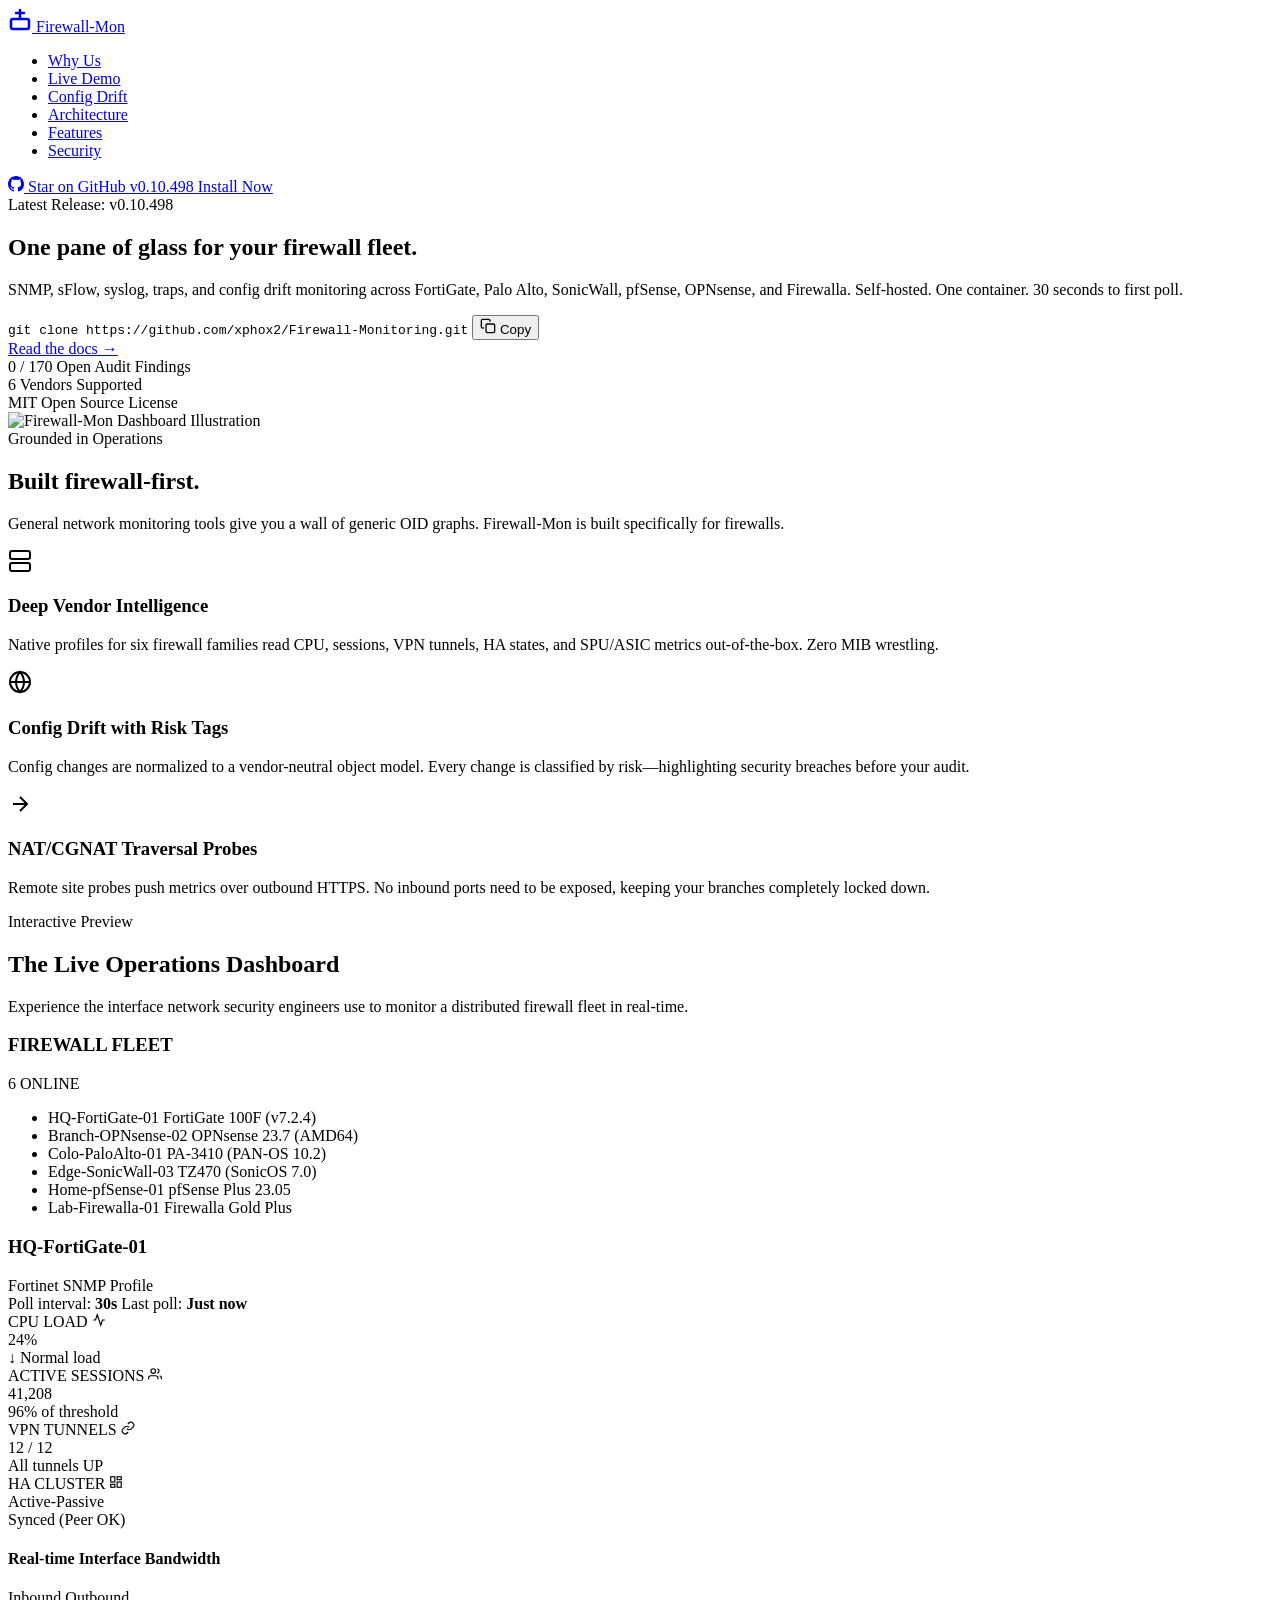
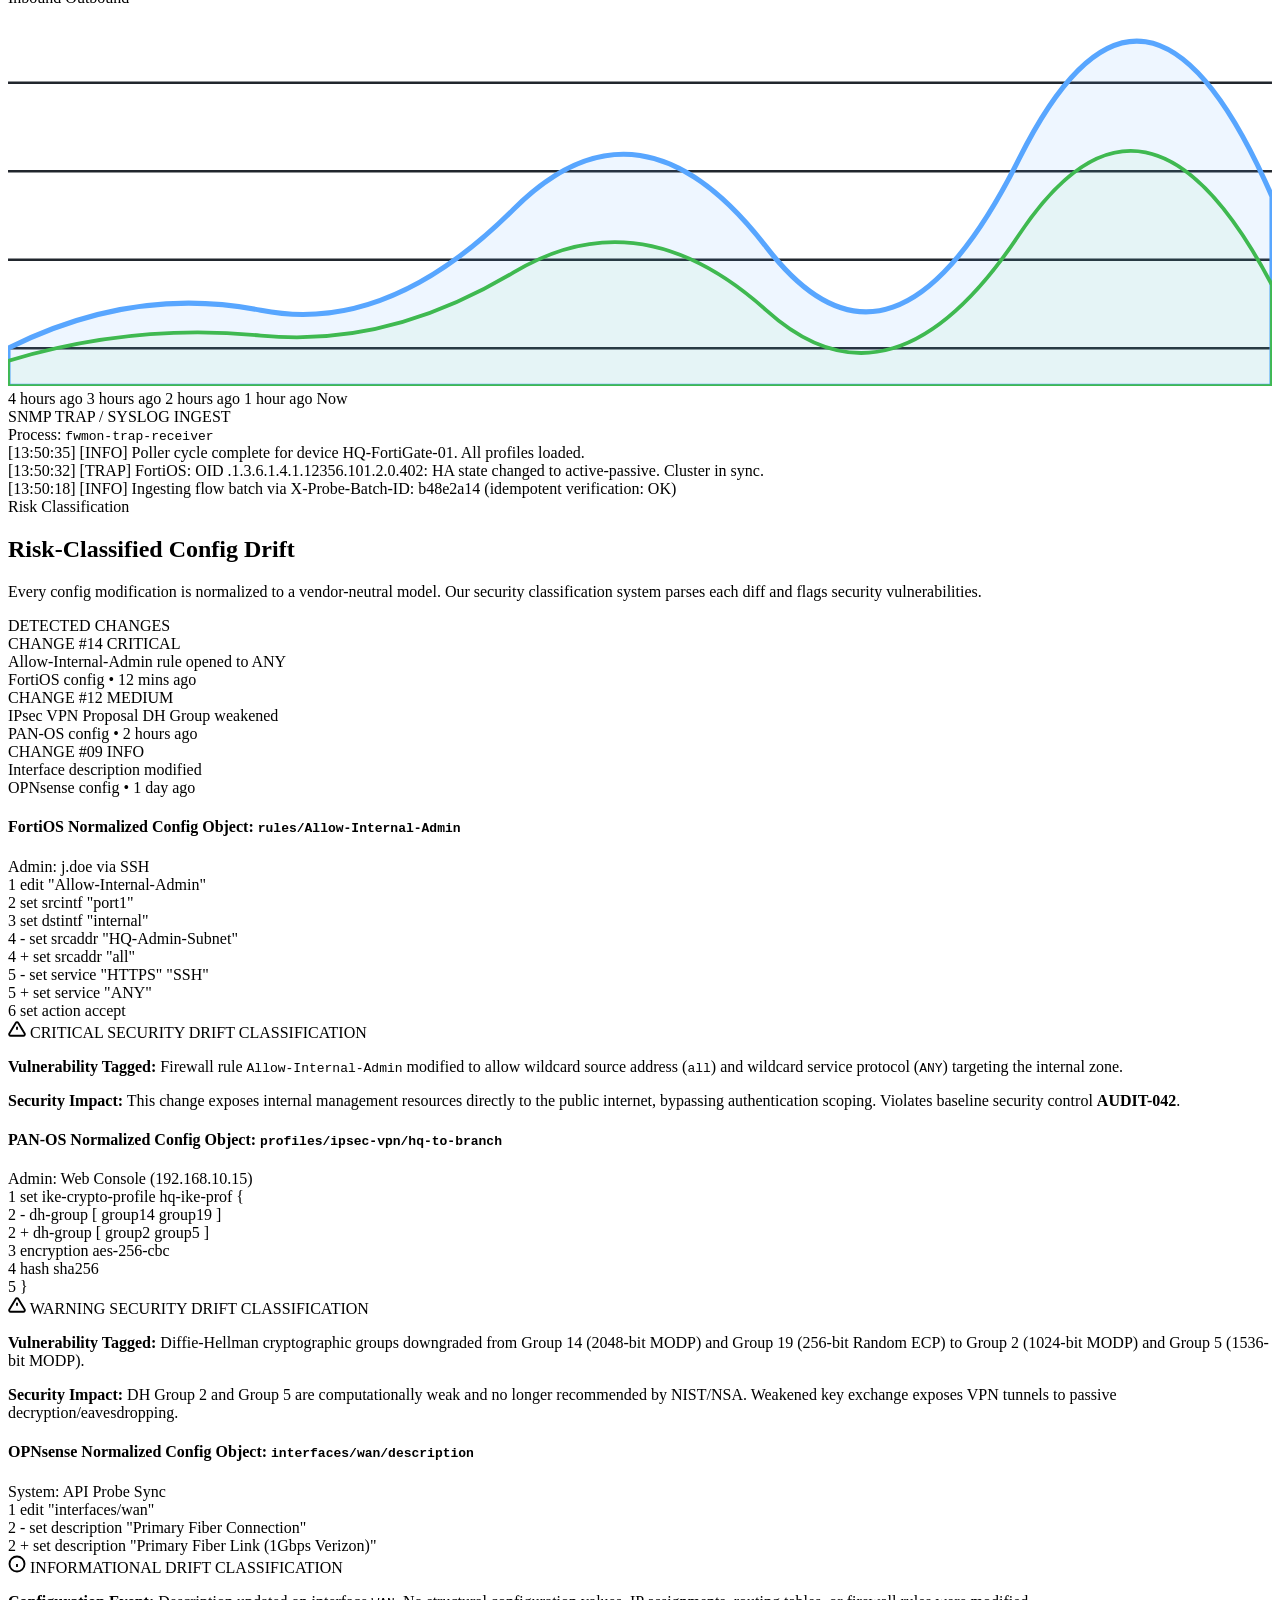
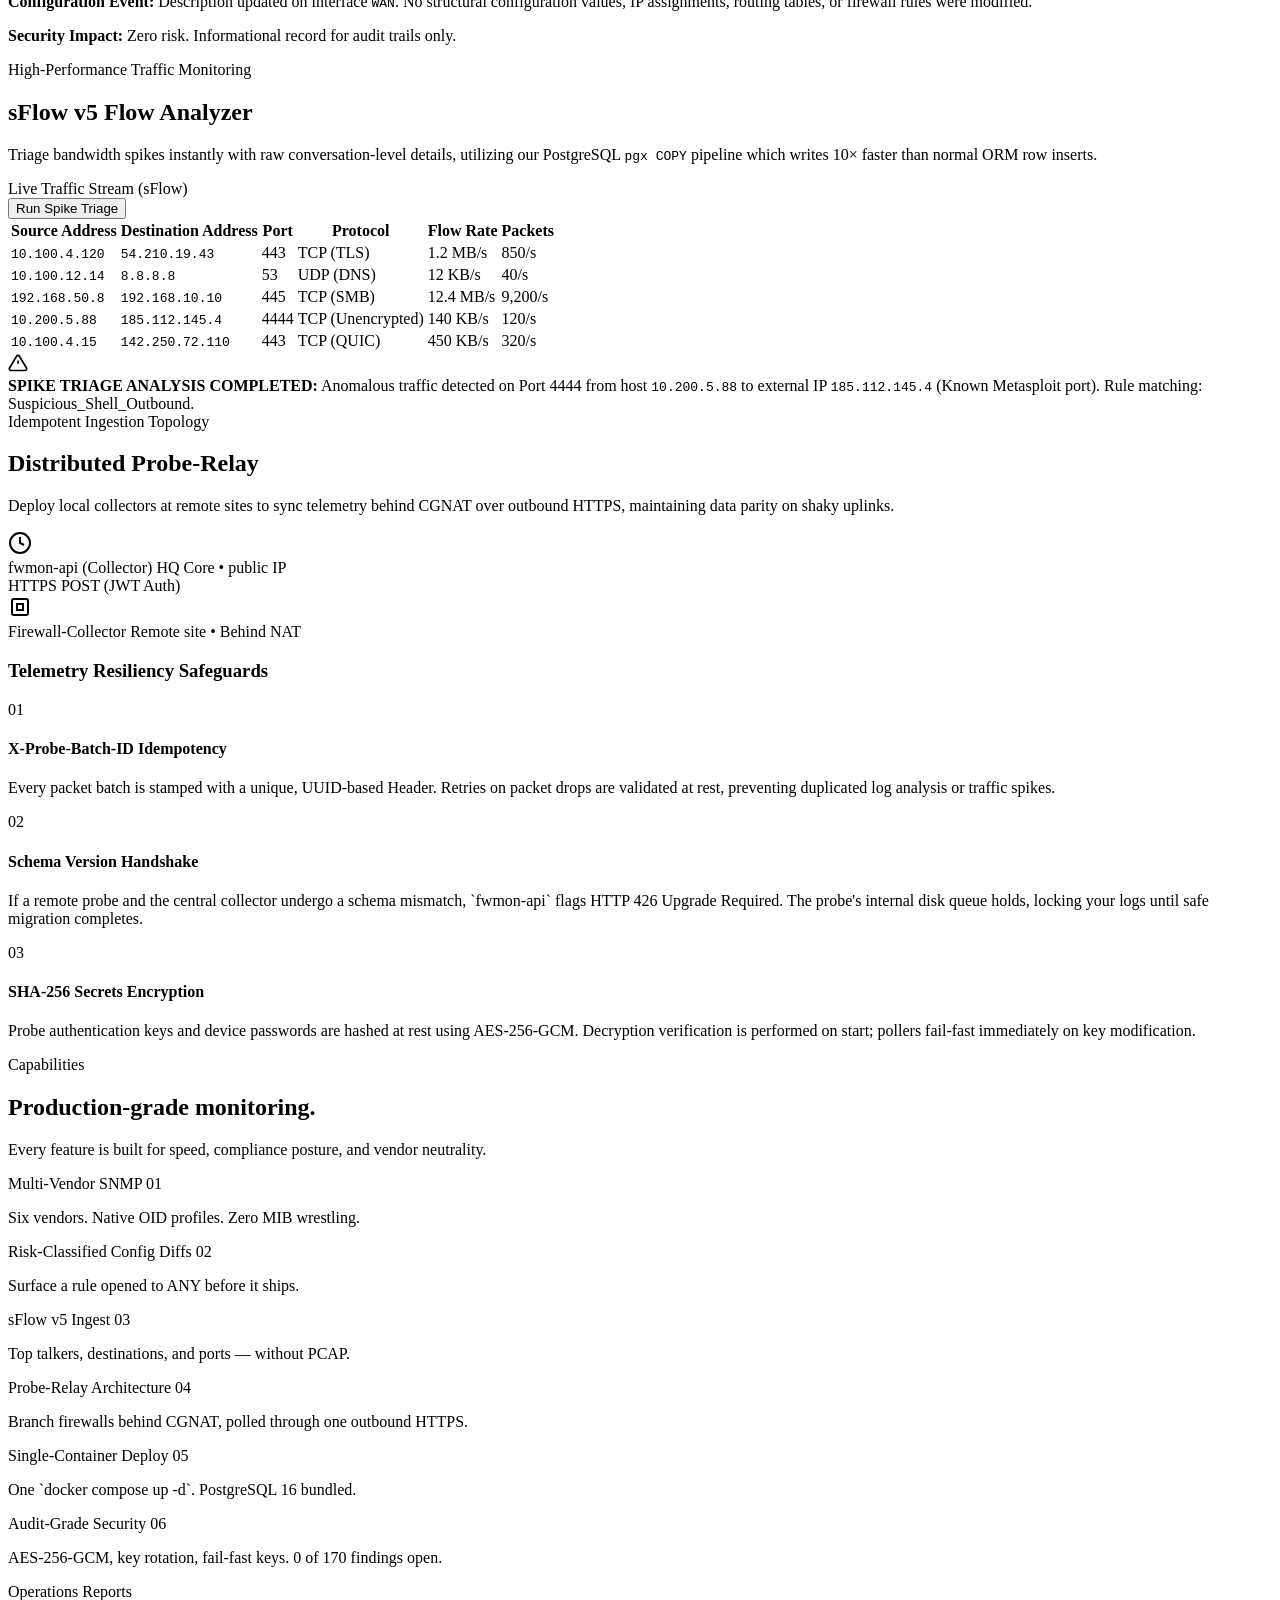
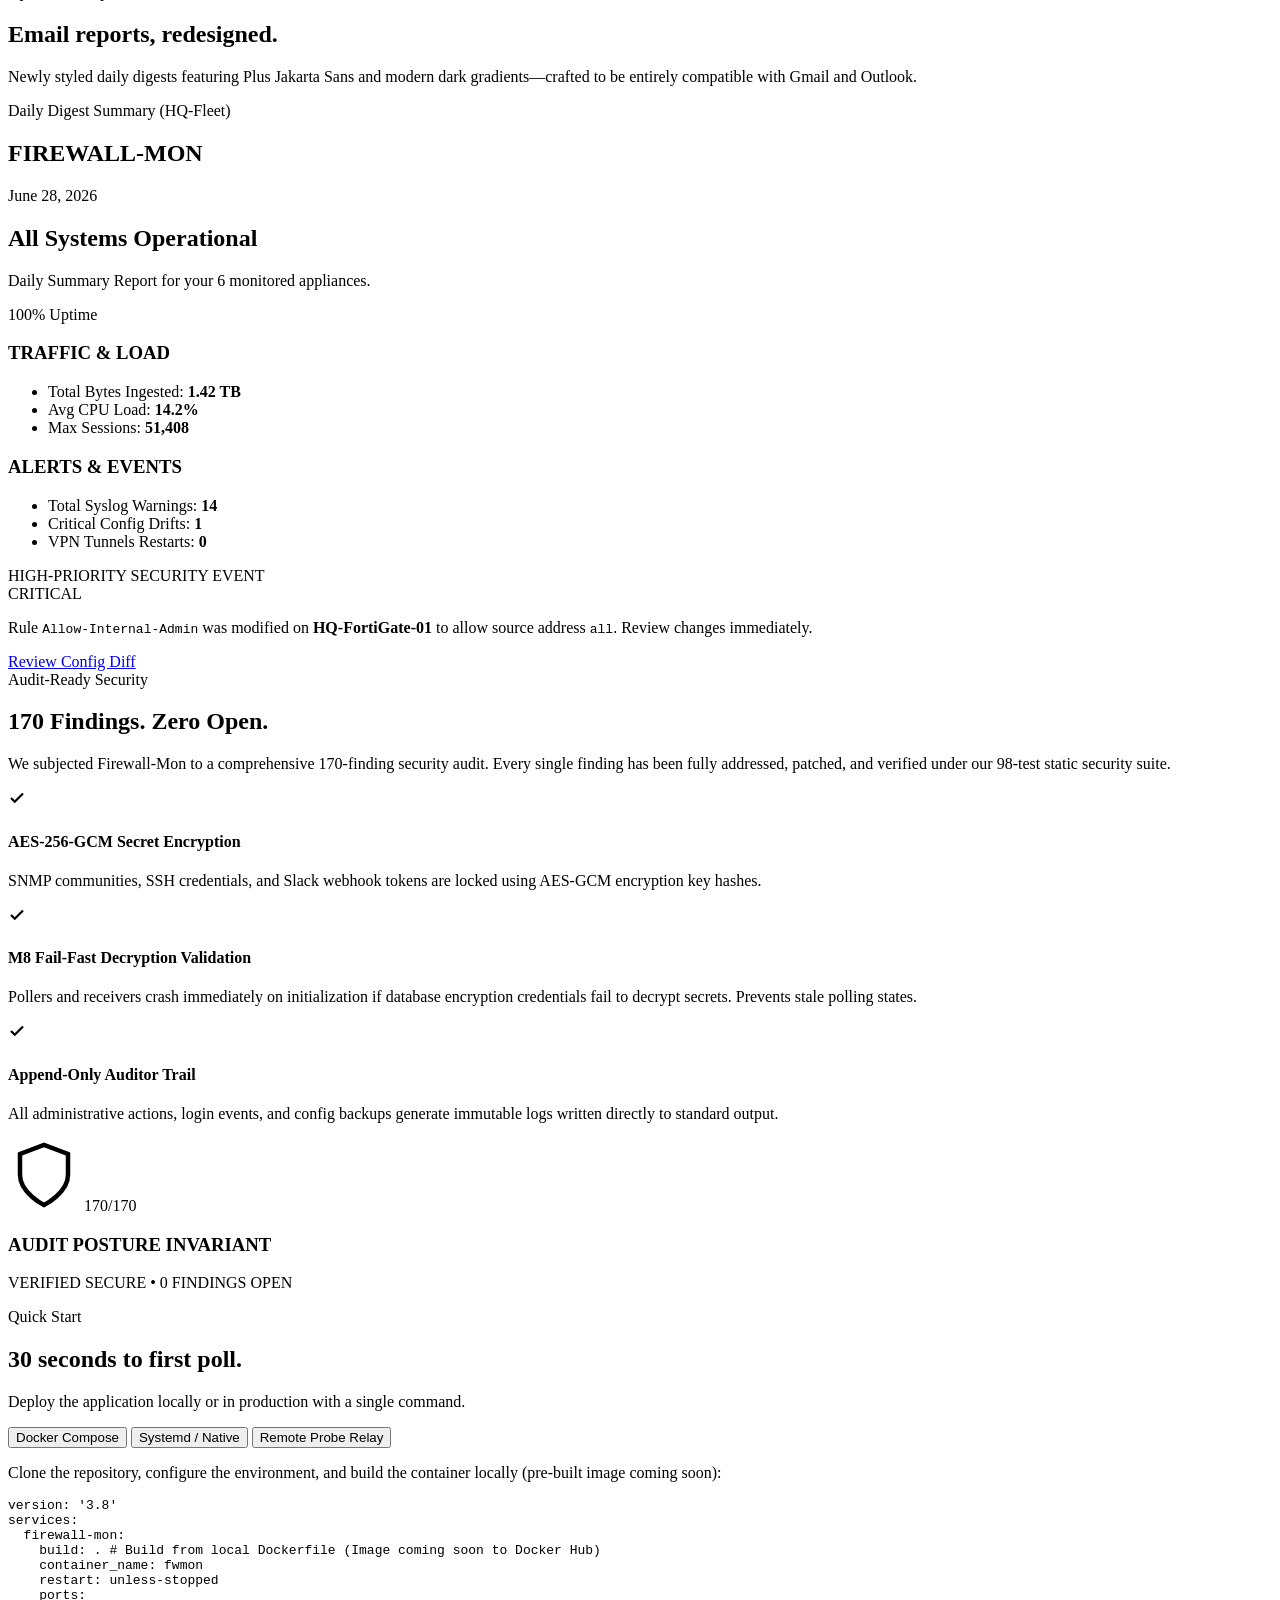
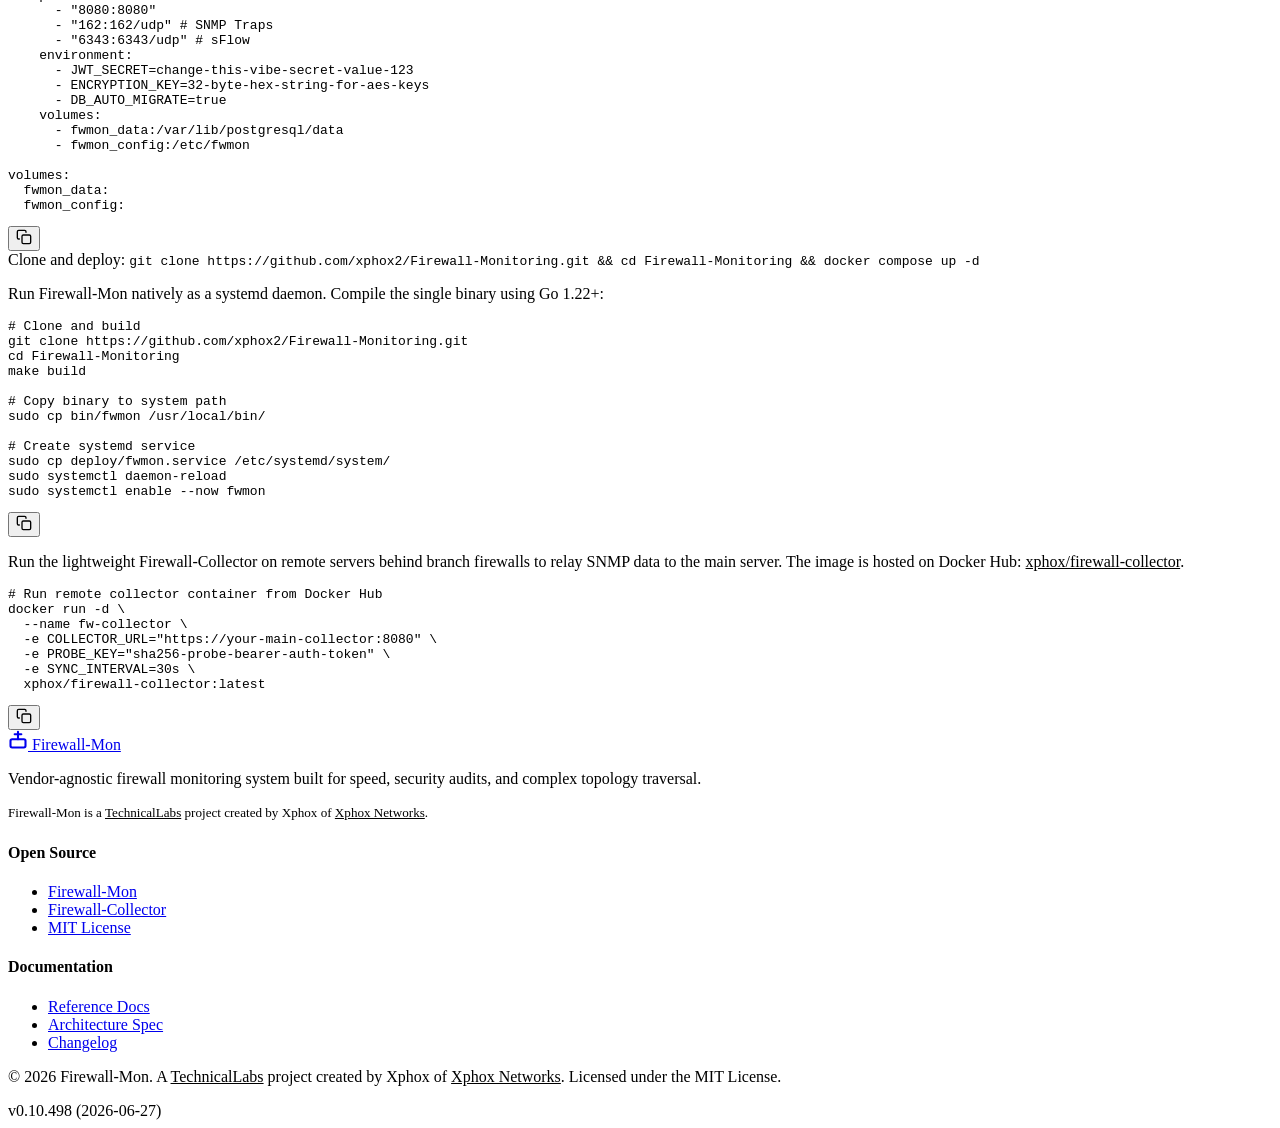
==== index.html @ cf5f69f9 "'Remove-GitHub-suffix-from-footer-link'" ====
<!DOCTYPE html>
<html lang="en">
<head>
    <meta charset="UTF-8">
    <meta name="viewport" content="width=device-width, initial-scale=1.0">
    <title>Firewall-Mon — One Pane of Glass for Your Firewall Fleet</title>
    <meta name="description" content="Vendor-agnostic firewall monitoring with SNMP polling, sFlow ingest, config change tracking, and distributed probe-relays. Self-hosted in one Docker container.">
    
    <!-- Favicon Links -->
    <link rel="icon" type="image/png" sizes="32x32" href="assets/features/f6-audit-posture.png">
    
    <!-- Google Fonts -->
    <link rel="preconnect" href="https://fonts.googleapis.com">
    <link rel="preconnect" href="https://fonts.gstatic.com" crossorigin>
    <link href="https://fonts.googleapis.com/css2?family=Inter:wght@400;500;600;700&family=JetBrains+Mono:wght@500;600&family=Plus+Jakarta+Sans:wght@600;700&display=swap" rel="stylesheet">
    
    <!-- Stylesheets -->
    <link rel="stylesheet" href="css/style.css">
</head>
<body>
    <!-- Top Decorative Gradient Glows -->
    <div class="glow-bg glow-left"></div>
    <div class="glow-bg glow-right"></div>

    <!-- Navigation Header -->
    <header class="site-header">
        <div class="header-container">
            <a href="#" class="logo">
                <svg width="24" height="24" viewBox="0 0 24 24" fill="none" stroke="currentColor" stroke-width="2.5" stroke-linecap="round" stroke-linejoin="round" class="logo-icon">
                    <rect x="3" y="11" width="18" height="10" rx="2" />
                    <path d="M12 2v9" />
                    <path d="M8 5h8" />
                </svg>
                <span>Firewall-Mon</span>
            </a>
            
            <nav class="main-nav">
                <ul class="nav-links">
                    <li><a href="#why">Why Us</a></li>
                    <li><a href="#demo">Live Demo</a></li>
                    <li><a href="#config-diff">Config Drift</a></li>
                    <li><a href="#probe-relay">Architecture</a></li>
                    <li><a href="#features">Features</a></li>
                    <li><a href="#security">Security</a></li>
                </ul>
            </nav>
            
            <div class="header-actions">
                <a href="https://github.com/xphox2/Firewall-Monitoring" target="_blank" class="github-stars-btn" id="github-stars-link">
                    <svg width="16" height="16" viewBox="0 0 16 16" fill="currentColor">
                        <path d="M8 0C3.58 0 0 3.58 0 8c0 3.54 2.29 6.53 5.47 7.59.4.07.55-.17.55-.38 0-.19-.01-.82-.01-1.49-2.01.37-2.53-.49-2.69-.94-.09-.23-.48-.94-.82-1.13-.28-.15-.68-.52-.01-.53.63-.01 1.08.58 1.23.82.72 1.21 1.87.87 2.33.66.07-.52.28-.87.51-1.07-1.78-.2-3.64-.89-3.64-3.95 0-.87.31-1.59.82-2.15-.08-.2-.36-1.02.08-2.12 0 0 .67-.21 2.2.82.64-.18 1.32-.27 2-.27.68 0 1.36.09 2 .27 1.53-1.04 2.2-.82 2.2-.82.44 1.1.16 1.92.08 2.12.51.56.82 1.27.82 2.15 0 3.07-1.87 3.75-3.65 3.95.29.25.54.73.54 1.48 0 1.07-.01 1.93-.01 2.2 0 .21.15.46.55.38A8.013 8.013 0 0016 8c0-4.42-3.58-8-8-8z"/>
                    </svg>
                    <span>Star on GitHub</span>
                    <span class="stars-count" id="repo-stars">v0.10.498</span>
                </a>
                <a href="#quickstart" class="btn btn-primary btn-sm">Install Now</a>
            </div>
        </div>
    </header>

    <main class="main-content">
        <!-- Hero Section -->
        <section class="hero-section" id="hero">
            <div class="section-container">
                <div class="hero-text-content">
                    <div class="hero-badge">
                        <span class="pulse-dot"></span>
                        <span>Latest Release: v0.10.498</span>
                    </div>
                    <h1>One pane of glass for your <span class="accent-text">firewall fleet.</span></h1>
                    <p class="hero-subtitle">
                        SNMP, sFlow, syslog, traps, and config drift monitoring across FortiGate, Palo Alto, SonicWall, pfSense, OPNsense, and Firewalla. Self-hosted. One container. 30 seconds to first poll.
                    </p>
                    
                    <div class="hero-ctas">
                        <div class="cli-input-wrapper">
                            <code class="cli-command" id="cli-cmd">git clone https://github.com/xphox2/Firewall-Monitoring.git</code>
                            <button class="btn-copy-cli" id="btn-copy" aria-label="Copy clone command">
                                <svg width="16" height="16" viewBox="0 0 24 24" fill="none" stroke="currentColor" stroke-width="2" stroke-linecap="round" stroke-linejoin="round" class="copy-icon"><rect x="9" y="9" width="13" height="13" rx="2" ry="2"></rect><path d="M5 15H4a2 2 0 0 1-2-2V4a2 2 0 0 1 2-2h9a2 2 0 0 1 2 2v1"></path></svg>
                                <span class="copy-text">Copy</span>
                            </button>
                        </div>
                        <a href="https://github.com/xphox2/Firewall-Monitoring/tree/main/docs" target="_blank" class="btn btn-secondary">Read the docs →</a>
                    </div>
                    
                    <div class="trust-stats">
                        <div class="trust-stat">
                            <span class="stat-number">0 / 170</span>
                            <span class="stat-label">Open Audit Findings</span>
                        </div>
                        <div class="trust-divider"></div>
                        <div class="trust-stat">
                            <span class="stat-number">6</span>
                            <span class="stat-label">Vendors Supported</span>
                        </div>
                        <div class="trust-divider"></div>
                        <div class="trust-stat">
                            <span class="stat-number">MIT</span>
                            <span class="stat-label">Open Source License</span>
                        </div>
                    </div>
                </div>
                
                <div class="hero-visual-wrapper">
                    <div class="hero-visual-card">
                        <img src="assets/hero/hero.png" alt="Firewall-Mon Dashboard Illustration" class="hero-image">
                        <div class="hero-overlay-shadow"></div>
                    </div>
                </div>
            </div>
        </section>

        <!-- Why Firewall-Mon Section -->
        <section class="why-section" id="why">
            <div class="section-container">
                <div class="section-header">
                    <span class="section-tag">Grounded in Operations</span>
                    <h2>Built firewall-first.</h2>
                    <p class="section-intro">General network monitoring tools give you a wall of generic OID graphs. Firewall-Mon is built specifically for firewalls.</p>
                </div>
                
                <div class="why-grid">
                    <div class="why-card">
                        <div class="card-icon-wrapper">
                            <svg width="24" height="24" viewBox="0 0 24 24" fill="none" stroke="currentColor" stroke-width="2"><rect x="2" y="2" width="20" height="8" rx="2" ry="2"></rect><rect x="2" y="14" width="20" height="8" rx="2" ry="2"></rect><line x1="6" y1="6" x2="6.01" y2="6"></line><line x1="6" y1="18" x2="6.01" y2="18"></line></svg>
                        </div>
                        <h3>Deep Vendor Intelligence</h3>
                        <p>Native profiles for six firewall families read CPU, sessions, VPN tunnels, HA states, and SPU/ASIC metrics out-of-the-box. Zero MIB wrestling.</p>
                    </div>
                    
                    <div class="why-card">
                        <div class="card-icon-wrapper">
                            <svg width="24" height="24" viewBox="0 0 24 24" fill="none" stroke="currentColor" stroke-width="2"><path d="M12 22c5.523 0 10-4.477 10-10S17.523 2 12 2 2 6.477 2 12s4.477 10 10 10z"></path><path d="M22 12H2"></path><path d="M12 2a15.3 15.3 0 0 1 4 10 15.3 15.3 0 0 1-4 10 15.3 15.3 0 0 1-4-10 15.3 15.3 0 0 1 4-10z"></path></svg>
                        </div>
                        <h3>Config Drift with Risk Tags</h3>
                        <p>Config changes are normalized to a vendor-neutral object model. Every change is classified by risk—highlighting security breaches before your audit.</p>
                    </div>
                    
                    <div class="why-card">
                        <div class="card-icon-wrapper">
                            <svg width="24" height="24" viewBox="0 0 24 24" fill="none" stroke="currentColor" stroke-width="2"><path d="M5 12h14"></path><path d="M12 5l7 7-7 7"></path></svg>
                        </div>
                        <h3>NAT/CGNAT Traversal Probes</h3>
                        <p>Remote site probes push metrics over outbound HTTPS. No inbound ports need to be exposed, keeping your branches completely locked down.</p>
                    </div>
                </div>
            </div>
        </section>

        <!-- Live Dashboard Mockup Simulator -->
        <section class="demo-section" id="demo">
            <div class="section-container">
                <div class="section-header">
                    <span class="section-tag">Interactive Preview</span>
                    <h2>The Live Operations Dashboard</h2>
                    <p class="section-intro">Experience the interface network security engineers use to monitor a distributed firewall fleet in real-time.</p>
                </div>
                
                <div class="dashboard-simulator" id="dashboard-sim">
                    <!-- Dashboard Sidebar -->
                    <div class="sim-sidebar">
                        <div class="sidebar-header">
                            <h3>FIREWALL FLEET</h3>
                            <span class="badge badge-success">6 ONLINE</span>
                        </div>
                        <ul class="device-list" id="sim-device-list">
                            <li class="device-item active" data-device="hq-fortigate">
                                <span class="status-dot healthy"></span>
                                <div class="device-info">
                                    <span class="device-name">HQ-FortiGate-01</span>
                                    <span class="device-model">FortiGate 100F (v7.2.4)</span>
                                </div>
                            </li>
                            <li class="device-item" data-device="branch-opnsense">
                                <span class="status-dot healthy"></span>
                                <div class="device-info">
                                    <span class="device-name">Branch-OPNsense-02</span>
                                    <span class="device-model">OPNsense 23.7 (AMD64)</span>
                                </div>
                            </li>
                            <li class="device-item" data-device="colo-paloalto">
                                <span class="status-dot healthy"></span>
                                <div class="device-info">
                                    <span class="device-name">Colo-PaloAlto-01</span>
                                    <span class="device-model">PA-3410 (PAN-OS 10.2)</span>
                                </div>
                            </li>
                            <li class="device-item" data-device="edge-sonicwall">
                                <span class="status-dot warning"></span>
                                <div class="device-info">
                                    <span class="device-name">Edge-SonicWall-03</span>
                                    <span class="device-model">TZ470 (SonicOS 7.0)</span>
                                </div>
                            </li>
                            <li class="device-item" data-device="home-pfsense">
                                <span class="status-dot healthy"></span>
                                <div class="device-info">
                                    <span class="device-name">Home-pfSense-01</span>
                                    <span class="device-model">pfSense Plus 23.05</span>
                                </div>
                            </li>
                            <li class="device-item" data-device="lab-firewalla">
                                <span class="status-dot healthy"></span>
                                <div class="device-info">
                                    <span class="device-name">Lab-Firewalla-01</span>
                                    <span class="device-model">Firewalla Gold Plus</span>
                                </div>
                            </li>
                        </ul>
                    </div>
                    
                    <!-- Dashboard Main view -->
                    <div class="sim-view" id="sim-dashboard-view">
                        <div class="sim-view-header">
                            <div class="device-title-wrapper">
                                <h3 id="sim-active-name">HQ-FortiGate-01</h3>
                                <div class="device-vendor-badge" id="sim-active-vendor">Fortinet SNMP Profile</div>
                            </div>
                            <div class="poller-meta">
                                <span class="poll-interval">Poll interval: <strong>30s</strong></span>
                                <span class="last-poll">Last poll: <strong id="sim-last-poll">Just now</strong></span>
                            </div>
                        </div>
                        
                        <!-- Mini metrics cards -->
                        <div class="sim-metrics-grid">
                            <div class="sim-metric-card">
                                <div class="metric-header">
                                    <span class="metric-label">CPU LOAD</span>
                                    <svg width="14" height="14" viewBox="0 0 24 24" fill="none" stroke="currentColor" stroke-width="2"><path d="M22 12h-4l-3 9L9 3l-3 9H2"/></svg>
                                </div>
                                <div class="metric-value"><span id="sim-cpu-val">24</span>%</div>
                                <div class="metric-trend text-success" id="sim-cpu-trend">↓ Normal load</div>
                            </div>
                            
                            <div class="sim-metric-card">
                                <div class="metric-header">
                                    <span class="metric-label">ACTIVE SESSIONS</span>
                                    <svg width="14" height="14" viewBox="0 0 24 24" fill="none" stroke="currentColor" stroke-width="2"><path d="M17 21v-2a4 4 0 0 0-4-4H5a4 4 0 0 0-4 4v2"></path><circle cx="9" cy="7" r="4"></circle><path d="M23 21v-2a4 4 0 0 0-3-3.87"></path><path d="M16 3.13a4 4 0 0 1 0 7.75"></path></svg>
                                </div>
                                <div class="metric-value" id="sim-sessions-val">41,208</div>
                                <div class="metric-trend text-success" id="sim-sessions-trend">96% of threshold</div>
                            </div>
                            
                            <div class="sim-metric-card">
                                <div class="metric-header">
                                    <span class="metric-label">VPN TUNNELS</span>
                                    <svg width="14" height="14" viewBox="0 0 24 24" fill="none" stroke="currentColor" stroke-width="2"><path d="M10 13a5 5 0 0 0 7.54.54l3-3a5 5 0 0 0-7.07-7.07l-1.72 1.71"></path><path d="M14 11a5 5 0 0 0-7.54-.54l-3 3a5 5 0 0 0 7.07 7.07l1.71-1.71"></path></svg>
                                </div>
                                <div class="metric-value" id="sim-vpn-val">12 / 12</div>
                                <div class="metric-trend text-success" id="sim-vpn-trend">All tunnels UP</div>
                            </div>

                            <div class="sim-metric-card">
                                <div class="metric-header">
                                    <span class="metric-label">HA CLUSTER</span>
                                    <svg width="14" height="14" viewBox="0 0 24 24" fill="none" stroke="currentColor" stroke-width="2"><rect x="3" y="3" width="7" height="9"></rect><rect x="14" y="3" width="7" height="5"></rect><rect x="14" y="12" width="7" height="9"></rect><rect x="3" y="16" width="7" height="5"></rect></svg>
                                </div>
                                <div class="metric-value text-success" id="sim-ha-val">Active-Passive</div>
                                <div class="metric-trend text-success" id="sim-ha-trend">Synced (Peer OK)</div>
                            </div>
                        </div>
                        
                        <!-- Charts and telemetry visualization -->
                        <div class="sim-visualizations-row">
                            <!-- Real-time throughput graph -->
                            <div class="visual-panel">
                                <div class="panel-header">
                                    <h4>Real-time Interface Bandwidth</h4>
                                    <span class="legend"><span class="lg-in"></span> Inbound <span class="lg-out"></span> Outbound</span>
                                </div>
                                <div class="panel-chart-container">
                                    <div class="svg-chart-wrapper">
                                        <svg viewBox="0 0 500 150" class="sim-chart-svg">
                                            <!-- Grid Lines -->
                                            <line x1="0" y1="30" x2="500" y2="30" stroke="#21262d" />
                                            <line x1="0" y1="65" x2="500" y2="65" stroke="#21262d" />
                                            <line x1="0" y1="100" x2="500" y2="100" stroke="#21262d" />
                                            <line x1="0" y1="135" x2="500" y2="135" stroke="#21262d" />
                                            
                                            <!-- Inbound Traffic Path (Blue) -->
                                            <path d="M 0,135 Q 50,110 100,120 T 200,80 T 300,95 T 400,60 T 500,75 L 500,150 L 0,150 Z" fill="rgba(88, 166, 255, 0.1)" stroke="#58a6ff" stroke-width="2" id="sim-chart-in" />
                                            
                                            <!-- Outbound Traffic Path (Greenish) -->
                                            <path d="M 0,140 Q 50,125 100,130 T 200,105 T 300,120 T 400,90 T 500,110 L 500,150 L 0,150 Z" fill="rgba(63, 185, 80, 0.05)" stroke="#3fb950" stroke-width="1.5" id="sim-chart-out" />
                                        </svg>
                                    </div>
                                    <div class="chart-labels">
                                        <span>4 hours ago</span>
                                        <span>3 hours ago</span>
                                        <span>2 hours ago</span>
                                        <span>1 hour ago</span>
                                        <span>Now</span>
                                    </div>
                                </div>
                            </div>
                        </div>

                        <!-- SNMP Trap Console log stream -->
                        <div class="sim-console">
                            <div class="console-header">
                                <div class="console-title">
                                    <span class="pulse-dot"></span>
                                    <span>SNMP TRAP / SYSLOG INGEST</span>
                                </div>
                                <span class="console-meta">Process: <code class="mono-code">fwmon-trap-receiver</code></span>
                            </div>
                            <div class="console-body" id="sim-console-body">
                                <div class="console-line"><span class="line-time">[13:50:35]</span> <span class="line-tag info">[INFO]</span> <span class="line-content">Poller cycle complete for device HQ-FortiGate-01. All profiles loaded.</span></div>
                                <div class="console-line"><span class="line-time">[13:50:32]</span> <span class="line-tag success">[TRAP]</span> <span class="line-content">FortiOS: OID .1.3.6.1.4.1.12356.101.2.0.402: HA state changed to active-passive. Cluster in sync.</span></div>
                                <div class="console-line"><span class="line-time">[13:50:18]</span> <span class="line-tag info">[INFO]</span> <span class="line-content">Ingesting flow batch via X-Probe-Batch-ID: b48e2a14 (idempotent verification: OK)</span></div>
                            </div>
                        </div>
                    </div>
                </div>
            </div>
        </section>

        <!-- Config Drift Section with Interactive Diff Viewer -->
        <section class="config-diff-section" id="config-diff">
            <div class="section-container">
                <div class="section-header">
                    <span class="section-tag">Risk Classification</span>
                    <h2>Risk-Classified Config Drift</h2>
                    <p class="section-intro">Every config modification is normalized to a vendor-neutral model. Our security classification system parses each diff and flags security vulnerabilities.</p>
                </div>
                
                <div class="config-diff-widget">
                    <div class="widget-sidebar">
                        <div class="widget-title">DETECTED CHANGES</div>
                        
                        <div class="change-tab active" data-change="change-critical">
                            <div class="tab-header">
                                <span class="change-id">CHANGE #14</span>
                                <span class="badge badge-danger">CRITICAL</span>
                            </div>
                            <div class="change-desc">Allow-Internal-Admin rule opened to ANY</div>
                            <div class="change-time">FortiOS config • 12 mins ago</div>
                        </div>
                        
                        <div class="change-tab" data-change="change-medium">
                            <div class="tab-header">
                                <span class="change-id">CHANGE #12</span>
                                <span class="badge badge-warning">MEDIUM</span>
                            </div>
                            <div class="change-desc">IPsec VPN Proposal DH Group weakened</div>
                            <div class="change-time">PAN-OS config • 2 hours ago</div>
                        </div>
                        
                        <div class="change-tab" data-change="change-info">
                            <div class="tab-header">
                                <span class="change-id">CHANGE #09</span>
                                <span class="badge badge-info">INFO</span>
                            </div>
                            <div class="change-desc">Interface description modified</div>
                            <div class="change-time">OPNsense config • 1 day ago</div>
                        </div>
                    </div>
                    
                    <div class="widget-viewer" id="widget-viewer-content">
                        <!-- Critical Diff (Default) -->
                        <div class="diff-view-content" id="content-change-critical">
                            <div class="diff-header">
                                <h4>FortiOS Normalized Config Object: <code class="mono-code">rules/Allow-Internal-Admin</code></h4>
                                <span class="author">Admin: j.doe via SSH</span>
                            </div>
                            
                            <div class="diff-code-panel">
                                <div class="diff-line"><span class="line-num">1</span> <span class="line-sign"> </span> <span class="line-txt">edit "Allow-Internal-Admin"</span></div>
                                <div class="diff-line"><span class="line-num">2</span> <span class="line-sign"> </span> <span class="line-txt">    set srcintf "port1"</span></div>
                                <div class="diff-line"><span class="line-num">3</span> <span class="line-sign"> </span> <span class="line-txt">    set dstintf "internal"</span></div>
                                <div class="diff-line removed"><span class="line-num">4</span> <span class="line-sign">-</span> <span class="line-txt">    set srcaddr "HQ-Admin-Subnet"</span></div>
                                <div class="diff-line added"><span class="line-num">4</span> <span class="line-sign">+</span> <span class="line-txt">    set srcaddr "all"</span></div>
                                <div class="diff-line removed"><span class="line-num">5</span> <span class="line-sign">-</span> <span class="line-txt">    set service "HTTPS" "SSH"</span></div>
                                <div class="diff-line added"><span class="line-num">5</span> <span class="line-sign">+</span> <span class="line-txt">    set service "ANY"</span></div>
                                <div class="diff-line"><span class="line-num">6</span> <span class="line-sign"> </span> <span class="line-txt">    set action accept</span></div>
                            </div>
                            
                            <div class="risk-assessment danger">
                                <div class="assessment-header">
                                    <svg width="18" height="18" viewBox="0 0 24 24" fill="none" stroke="currentColor" stroke-width="2.5"><path d="M10.29 3.86L1.82 18a2 2 0 0 0 1.71 3h16.94a2 2 0 0 0 1.71-3L13.71 3.86a2 2 0 0 0-3.42 0z"></path><line x1="12" y1="9" x2="12" y2="13"></line><line x1="12" y1="17" x2="12.01" y2="17"></line></svg>
                                    <span>CRITICAL SECURITY DRIFT CLASSIFICATION</span>
                                </div>
                                <div class="assessment-body">
                                    <p><strong>Vulnerability Tagged:</strong> Firewall rule <code class="mono-code">Allow-Internal-Admin</code> modified to allow wildcard source address (<code class="mono-code">all</code>) and wildcard service protocol (<code class="mono-code">ANY</code>) targeting the internal zone.</p>
                                    <p class="assessment-impact"><strong>Security Impact:</strong> This change exposes internal management resources directly to the public internet, bypassing authentication scoping. Violates baseline security control <strong>AUDIT-042</strong>.</p>
                                </div>
                            </div>
                        </div>

                        <!-- Medium Diff -->
                        <div class="diff-view-content hidden" id="content-change-medium">
                            <div class="diff-header">
                                <h4>PAN-OS Normalized Config Object: <code class="mono-code">profiles/ipsec-vpn/hq-to-branch</code></h4>
                                <span class="author">Admin: Web Console (192.168.10.15)</span>
                            </div>
                            
                            <div class="diff-code-panel">
                                <div class="diff-line"><span class="line-num">1</span> <span class="line-sign"> </span> <span class="line-txt">set ike-crypto-profile hq-ike-prof {</span></div>
                                <div class="diff-line removed"><span class="line-num">2</span> <span class="line-sign">-</span> <span class="line-txt">    dh-group [ group14 group19 ]</span></div>
                                <div class="diff-line added"><span class="line-num">2</span> <span class="line-sign">+</span> <span class="line-txt">    dh-group [ group2 group5 ]</span></div>
                                <div class="diff-line"><span class="line-num">3</span> <span class="line-sign"> </span> <span class="line-txt">    encryption aes-256-cbc</span></div>
                                <div class="diff-line"><span class="line-num">4</span> <span class="line-sign"> </span> <span class="line-txt">    hash sha256</span></div>
                                <div class="diff-line"><span class="line-num">5</span> <span class="line-sign"> </span> <span class="line-txt">}</span></div>
                            </div>
                            
                            <div class="risk-assessment warning">
                                <div class="assessment-header">
                                    <svg width="18" height="18" viewBox="0 0 24 24" fill="none" stroke="currentColor" stroke-width="2.5"><path d="M10.29 3.86L1.82 18a2 2 0 0 0 1.71 3h16.94a2 2 0 0 0 1.71-3L13.71 3.86a2 2 0 0 0-3.42 0z"></path><line x1="12" y1="9" x2="12" y2="13"></line><line x1="12" y1="17" x2="12.01" y2="17"></line></svg>
                                    <span>WARNING SECURITY DRIFT CLASSIFICATION</span>
                                </div>
                                <div class="assessment-body">
                                    <p><strong>Vulnerability Tagged:</strong> Diffie-Hellman cryptographic groups downgraded from Group 14 (2048-bit MODP) and Group 19 (256-bit Random ECP) to Group 2 (1024-bit MODP) and Group 5 (1536-bit MODP).</p>
                                    <p class="assessment-impact"><strong>Security Impact:</strong> DH Group 2 and Group 5 are computationally weak and no longer recommended by NIST/NSA. Weakened key exchange exposes VPN tunnels to passive decryption/eavesdropping.</p>
                                </div>
                            </div>
                        </div>

                        <!-- Info Diff -->
                        <div class="diff-view-content hidden" id="content-change-info">
                            <div class="diff-header">
                                <h4>OPNsense Normalized Config Object: <code class="mono-code">interfaces/wan/description</code></h4>
                                <span class="author">System: API Probe Sync</span>
                            </div>
                            
                            <div class="diff-code-panel">
                                <div class="diff-line"><span class="line-num">1</span> <span class="line-sign"> </span> <span class="line-txt">edit "interfaces/wan"</span></div>
                                <div class="diff-line removed"><span class="line-num">2</span> <span class="line-sign">-</span> <span class="line-txt">    set description "Primary Fiber Connection"</span></div>
                                <div class="diff-line added"><span class="line-num">2</span> <span class="line-sign">+</span> <span class="line-txt">    set description "Primary Fiber Link (1Gbps Verizon)"</span></div>
                            </div>
                            
                            <div class="risk-assessment info">
                                <div class="assessment-header">
                                    <svg width="18" height="18" viewBox="0 0 24 24" fill="none" stroke="currentColor" stroke-width="2.5"><circle cx="12" cy="12" r="10"></circle><line x1="12" y1="16" x2="12" y2="12"></line><line x1="12" y1="8" x2="12.01" y2="8"></line></svg>
                                    <span>INFORMATIONAL DRIFT CLASSIFICATION</span>
                                </div>
                                <div class="assessment-body">
                                    <p><strong>Configuration Event:</strong> Description updated on interface <code class="mono-code">WAN</code>. No structural configuration values, IP assignments, routing tables, or firewall rules were modified.</p>
                                    <p class="assessment-impact"><strong>Security Impact:</strong> Zero risk. Informational record for audit trails only.</p>
                                </div>
                            </div>
                        </div>
                    </div>
                </div>
            </div>
        </section>

        <!-- sFlow v5 Ingest Section -->
        <section class="sflow-section" id="sflow">
            <div class="section-container">
                <div class="section-header">
                    <span class="section-tag">High-Performance Traffic Monitoring</span>
                    <h2>sFlow v5 Flow Analyzer</h2>
                    <p class="section-intro">Triage bandwidth spikes instantly with raw conversation-level details, utilizing our PostgreSQL <code class="mono-code">pgx COPY</code> pipeline which writes 10× faster than normal ORM row inserts.</p>
                </div>
                
                <div class="sflow-widget">
                    <div class="widget-header">
                        <div class="active-triage">
                            <span class="status-dot syncing"></span>
                            <span>Live Traffic Stream (sFlow)</span>
                        </div>
                        <button class="btn btn-secondary btn-sm" id="btn-triage-spike">Run Spike Triage</button>
                    </div>
                    <div class="triage-table-wrapper">
                        <table class="triage-table" id="flow-table">
                            <thead>
                                <tr>
                                    <th>Source Address</th>
                                    <th>Destination Address</th>
                                    <th>Port</th>
                                    <th>Protocol</th>
                                    <th>Flow Rate</th>
                                    <th>Packets</th>
                                </tr>
                            </thead>
                            <tbody>
                                <tr class="flow-row">
                                    <td><code class="mono-code">10.100.4.120</code></td>
                                    <td><code class="mono-code">54.210.19.43</code></td>
                                    <td>443</td>
                                    <td>TCP (TLS)</td>
                                    <td>1.2 MB/s</td>
                                    <td>850/s</td>
                                </tr>
                                <tr class="flow-row">
                                    <td><code class="mono-code">10.100.12.14</code></td>
                                    <td><code class="mono-code">8.8.8.8</code></td>
                                    <td>53</td>
                                    <td>UDP (DNS)</td>
                                    <td>12 KB/s</td>
                                    <td>40/s</td>
                                </tr>
                                <tr class="flow-row">
                                    <td><code class="mono-code">192.168.50.8</code></td>
                                    <td><code class="mono-code">192.168.10.10</code></td>
                                    <td>445</td>
                                    <td>TCP (SMB)</td>
                                    <td>12.4 MB/s</td>
                                    <td>9,200/s</td>
                                </tr>
                                <tr class="flow-row" id="spike-row-1">
                                    <td><code class="mono-code">10.200.5.88</code></td>
                                    <td><code class="mono-code">185.112.145.4</code></td>
                                    <td>4444</td>
                                    <td>TCP (Unencrypted)</td>
                                    <td>140 KB/s</td>
                                    <td>120/s</td>
                                </tr>
                                <tr class="flow-row">
                                    <td><code class="mono-code">10.100.4.15</code></td>
                                    <td><code class="mono-code">142.250.72.110</code></td>
                                    <td>443</td>
                                    <td>TCP (QUIC)</td>
                                    <td>450 KB/s</td>
                                    <td>320/s</td>
                                </tr>
                            </tbody>
                        </table>
                    </div>
                    <div class="triage-alert hidden" id="triage-alert-box">
                        <svg width="20" height="20" viewBox="0 0 24 24" fill="none" stroke="currentColor" stroke-width="2" class="alert-icon"><path d="M10.29 3.86L1.82 18a2 2 0 0 0 1.71 3h16.94a2 2 0 0 0 1.71-3L13.71 3.86a2 2 0 0 0-3.42 0z"></path><line x1="12" y1="9" x2="12" y2="13"></line><line x1="12" y1="17" x2="12.01" y2="17"></line></svg>
                        <div class="alert-text">
                            <strong>SPIKE TRIAGE ANALYSIS COMPLETED:</strong> Anomalous traffic detected on Port 4444 from host <code class="mono-code">10.200.5.88</code> to external IP <code class="mono-code">185.112.145.4</code> (Known Metasploit port). Rule matching: <span class="tag-alert-rule">Suspicious_Shell_Outbound</span>.
                        </div>
                    </div>
                </div>
            </div>
        </section>

        <!-- Probe Relay Architecture Section -->
        <section class="probe-relay-section" id="probe-relay">
            <div class="section-container">
                <div class="section-header">
                    <span class="section-tag">Idempotent Ingestion Topology</span>
                    <h2>Distributed Probe-Relay</h2>
                    <p class="section-intro">Deploy local collectors at remote sites to sync telemetry behind CGNAT over outbound HTTPS, maintaining data parity on shaky uplinks.</p>
                </div>
                
                <div class="probe-layout-grid">
                    <div class="probe-visualizer">
                        <div class="vis-node collector-node">
                            <div class="node-icon">
                                <svg width="24" height="24" viewBox="0 0 24 24" fill="none" stroke="currentColor" stroke-width="2"><path d="M12 22c5.523 0 10-4.477 10-10S17.523 2 12 2 2 6.477 2 12s4.477 10 10 10z"></path><path d="M12 6v6l4 2"></path></svg>
                            </div>
                            <span class="node-label">fwmon-api (Collector)</span>
                            <span class="node-ip">HQ Core • public IP</span>
                        </div>
                        
                        <div class="vis-flow-line">
                            <div class="flow-pulse" id="flow-pulse-1"></div>
                            <div class="flow-pulse" id="flow-pulse-2" style="animation-delay: 1.5s;"></div>
                            <span class="auth-stamp">HTTPS POST (JWT Auth)</span>
                        </div>
                        
                        <div class="vis-node probe-node">
                            <div class="node-icon">
                                <svg width="24" height="24" viewBox="0 0 24 24" fill="none" stroke="currentColor" stroke-width="2"><rect x="4" y="4" width="16" height="16" rx="2" ry="2"></rect><rect x="9" y="9" width="6" height="6"></rect></svg>
                            </div>
                            <span class="node-label">Firewall-Collector</span>
                            <span class="node-ip">Remote site • Behind NAT</span>
                        </div>
                    </div>
                    
                    <div class="probe-details-panel">
                        <h3>Telemetry Resiliency Safeguards</h3>
                        
                        <div class="safeguard-item">
                            <div class="sg-num">01</div>
                            <div class="sg-content">
                                <h4>X-Probe-Batch-ID Idempotency</h4>
                                <p>Every packet batch is stamped with a unique, UUID-based Header. Retries on packet drops are validated at rest, preventing duplicated log analysis or traffic spikes.</p>
                            </div>
                        </div>

                        <div class="safeguard-item">
                            <div class="sg-num">02</div>
                            <div class="sg-content">
                                <h4>Schema Version Handshake</h4>
                                <p>If a remote probe and the central collector undergo a schema mismatch, `fwmon-api` flags HTTP 426 Upgrade Required. The probe's internal disk queue holds, locking your logs until safe migration completes.</p>
                            </div>
                        </div>

                        <div class="safeguard-item">
                            <div class="sg-num">03</div>
                            <div class="sg-content">
                                <h4>SHA-256 Secrets Encryption</h4>
                                <p>Probe authentication keys and device passwords are hashed at rest using AES-256-GCM. Decryption verification is performed on start; pollers fail-fast immediately on key modification.</p>
                            </div>
                        </div>
                    </div>
                </div>
            </div>
        </section>

        <!-- Feature Grid Section -->
        <section class="features-section" id="features">
            <div class="section-container">
                <div class="section-header">
                    <span class="section-tag">Capabilities</span>
                    <h2>Production-grade monitoring.</h2>
                    <p class="section-intro">Every feature is built for speed, compliance posture, and vendor neutrality.</p>
                </div>
                
                <div class="features-grid">
                    <!-- Card 1 -->
                    <div class="feature-card" style="background-image: url('assets/features/f1-multivendor.png');">
                        <div class="feature-card-overlay"></div>
                        <div class="feature-card-content">
                            <div class="feature-card-header">
                                <span class="feature-card-title">Multi-Vendor SNMP</span>
                                <span class="feature-card-pill">01</span>
                            </div>
                            <p class="feature-card-tagline">Six vendors. Native OID profiles. Zero MIB wrestling.</p>
                        </div>
                    </div>
                    
                    <!-- Card 2 -->
                    <div class="feature-card" style="background-image: url('assets/features/f2-config-drift.png');">
                        <div class="feature-card-overlay"></div>
                        <div class="feature-card-content">
                            <div class="feature-card-header">
                                <span class="feature-card-title">Risk-Classified Config Diffs</span>
                                <span class="feature-card-pill">02</span>
                            </div>
                            <p class="feature-card-tagline">Surface a rule opened to ANY before it ships.</p>
                        </div>
                    </div>
                    
                    <!-- Card 3 -->
                    <div class="feature-card" style="background-image: url('assets/features/f3-sflow.png');">
                        <div class="feature-card-overlay"></div>
                        <div class="feature-card-content">
                            <div class="feature-card-header">
                                <span class="feature-card-title">sFlow v5 Ingest</span>
                                <span class="feature-card-pill">03</span>
                            </div>
                            <p class="feature-card-tagline">Top talkers, destinations, and ports — without PCAP.</p>
                        </div>
                    </div>
                    
                    <!-- Card 4 -->
                    <div class="feature-card" style="background-image: url('assets/features/f4-probe-relay.png');">
                        <div class="feature-card-overlay"></div>
                        <div class="feature-card-content">
                            <div class="feature-card-header">
                                <span class="feature-card-title">Probe-Relay Architecture</span>
                                <span class="feature-card-pill">04</span>
                            </div>
                            <p class="feature-card-tagline">Branch firewalls behind CGNAT, polled through one outbound HTTPS.</p>
                        </div>
                    </div>
                    
                    <!-- Card 5 -->
                    <div class="feature-card" style="background-image: url('assets/features/f5-single-container.png');">
                        <div class="feature-card-overlay"></div>
                        <div class="feature-card-content">
                            <div class="feature-card-header">
                                <span class="feature-card-title">Single-Container Deploy</span>
                                <span class="feature-card-pill">05</span>
                            </div>
                            <p class="feature-card-tagline">One `docker compose up -d`. PostgreSQL 16 bundled.</p>
                        </div>
                    </div>
                    
                    <!-- Card 6 -->
                    <div class="feature-card" style="background-image: url('assets/features/f6-audit-posture.png');">
                        <div class="feature-card-overlay"></div>
                        <div class="feature-card-content">
                            <div class="feature-card-header">
                                <span class="feature-card-title">Audit-Grade Security</span>
                                <span class="feature-card-pill">06</span>
                            </div>
                            <p class="feature-card-tagline">AES-256-GCM, key rotation, fail-fast keys. 0 of 170 findings open.</p>
                        </div>
                    </div>
                </div>
            </div>
        </section>

        <!-- Operations Report Email Redesign Section (v0.10.498) -->
        <section class="email-section" id="email-report">
            <div class="section-container">
                <div class="section-header">
                    <span class="section-tag">Operations Reports</span>
                    <h2>Email reports, redesigned.</h2>
                    <p class="section-intro">Newly styled daily digests featuring Plus Jakarta Sans and modern dark gradients—crafted to be entirely compatible with Gmail and Outlook.</p>
                </div>
                
                <div class="email-mockup-wrapper">
                    <div class="email-window">
                        <div class="email-header">
                            <div class="window-dot red"></div>
                            <div class="window-dot yellow"></div>
                            <div class="window-dot green"></div>
                            <div class="email-title">Daily Digest Summary (HQ-Fleet)</div>
                        </div>
                        <div class="email-content-body">
                            <div class="report-header">
                                <h1>FIREWALL-MON</h1>
                                <span class="report-date">June 28, 2026</span>
                            </div>
                            
                            <div class="report-hero">
                                <div class="report-hero-left">
                                    <h2>All Systems Operational</h2>
                                    <p>Daily Summary Report for your 6 monitored appliances.</p>
                                </div>
                                <div class="report-hero-stat">
                                    <span class="stat-big">100%</span>
                                    <span class="stat-lbl">Uptime</span>
                                </div>
                            </div>
                            
                            <div class="report-grid">
                                <div class="report-col">
                                    <h3>TRAFFIC & LOAD</h3>
                                    <ul class="report-list">
                                        <li>Total Bytes Ingested: <strong>1.42 TB</strong></li>
                                        <li>Avg CPU Load: <strong>14.2%</strong></li>
                                        <li>Max Sessions: <strong>51,408</strong></li>
                                    </ul>
                                </div>
                                <div class="report-col">
                                    <h3>ALERTS & EVENTS</h3>
                                    <ul class="report-list">
                                        <li>Total Syslog Warnings: <strong class="color-warning">14</strong></li>
                                        <li>Critical Config Drifts: <strong class="color-danger">1</strong></li>
                                        <li>VPN Tunnels Restarts: <strong>0</strong></li>
                                    </ul>
                                </div>
                            </div>
                            
                            <div class="report-action-panel">
                                <div class="rap-title">HIGH-PRIORITY SECURITY EVENT</div>
                                <div class="rap-body">
                                    <span class="badge badge-danger">CRITICAL</span>
                                    <p>Rule <code class="mono-code">Allow-Internal-Admin</code> was modified on <strong>HQ-FortiGate-01</strong> to allow source address <code class="mono-code">all</code>. Review changes immediately.</p>
                                </div>
                                <a href="#config-diff" class="btn btn-primary btn-block btn-sm">Review Config Diff</a>
                            </div>
                        </div>
                    </div>
                </div>
            </div>
        </section>

        <!-- Audit and Security Posture Section -->
        <section class="security-section" id="security">
            <div class="section-container">
                <div class="security-grid">
                    <div class="security-text">
                        <span class="section-tag">Audit-Ready Security</span>
                        <h2>170 Findings. Zero Open.</h2>
                        <p>We subjected Firewall-Mon to a comprehensive 170-finding security audit. Every single finding has been fully addressed, patched, and verified under our 98-test static security suite.</p>
                        
                        <div class="security-list">
                            <div class="sec-item">
                                <svg class="sec-check" width="18" height="18" viewBox="0 0 24 24" fill="none" stroke="currentColor" stroke-width="3"><polyline points="20 6 9 17 4 12"></polyline></svg>
                                <div>
                                    <h4>AES-256-GCM Secret Encryption</h4>
                                    <p>SNMP communities, SSH credentials, and Slack webhook tokens are locked using AES-GCM encryption key hashes.</p>
                                </div>
                            </div>
                            
                            <div class="sec-item">
                                <svg class="sec-check" width="18" height="18" viewBox="0 0 24 24" fill="none" stroke="currentColor" stroke-width="3"><polyline points="20 6 9 17 4 12"></polyline></svg>
                                <div>
                                    <h4>M8 Fail-Fast Decryption Validation</h4>
                                    <p>Pollers and receivers crash immediately on initialization if database encryption credentials fail to decrypt secrets. Prevents stale polling states.</p>
                                </div>
                            </div>

                            <div class="sec-item">
                                <svg class="sec-check" width="18" height="18" viewBox="0 0 24 24" fill="none" stroke="currentColor" stroke-width="3"><polyline points="20 6 9 17 4 12"></polyline></svg>
                                <div>
                                    <h4>Append-Only Auditor Trail</h4>
                                    <p>All administrative actions, login events, and config backups generate immutable logs written directly to standard output.</p>
                                </div>
                            </div>
                        </div>
                    </div>
                    
                    <div class="security-visual">
                        <div class="security-badge-card">
                            <div class="shield-icon-lg">
                                <svg width="72" height="72" viewBox="0 0 24 24" fill="none" stroke="currentColor" stroke-width="1.5">
                                    <path d="M12 22s8-4 8-10V5l-8-3-8 3v7c0 6 8 10 8 10z"/>
                                </svg>
                                <span class="badge-audit-count">170/170</span>
                            </div>
                            <h3>AUDIT POSTURE INVARIANT</h3>
                            <p class="status-green">VERIFIED SECURE • 0 FINDINGS OPEN</p>
                            <div class="metric-dots-grid" id="audit-dots-grid">
                                <!-- Generated by JS for pixel-perfect placement -->
                            </div>
                        </div>
                    </div>
                </div>
            </div>
        </section>

        <!-- Quick Start / Get Started Section -->
        <section class="quickstart-section" id="quickstart">
            <div class="section-container">
                <div class="section-header">
                    <span class="section-tag">Quick Start</span>
                    <h2>30 seconds to first poll.</h2>
                    <p class="section-intro">Deploy the application locally or in production with a single command.</p>
                </div>
                
                <div class="quickstart-box">
                    <div class="quickstart-nav">
                        <button class="qs-tab active" data-qs="qs-docker">Docker Compose</button>
                        <button class="qs-tab" data-qs="qs-systemd">Systemd / Native</button>
                        <button class="qs-tab" data-qs="qs-relay">Remote Probe Relay</button>
                    </div>
                    
                    <div class="quickstart-content">
                        <!-- Docker content -->
                        <div class="qs-pane" id="qs-docker">
                            <p>Clone the repository, configure the environment, and build the container locally (pre-built image coming soon):</p>
                            <div class="code-block-wrapper">
                                <pre><code class="lang-yaml">version: '3.8'
services:
  firewall-mon:
    build: . # Build from local Dockerfile (Image coming soon to Docker Hub)
    container_name: fwmon
    restart: unless-stopped
    ports:
      - "8080:8080"
      - "162:162/udp" # SNMP Traps
      - "6343:6343/udp" # sFlow
    environment:
      - JWT_SECRET=change-this-vibe-secret-value-123
      - ENCRYPTION_KEY=32-byte-hex-string-for-aes-keys
      - DB_AUTO_MIGRATE=true
    volumes:
      - fwmon_data:/var/lib/postgresql/data
      - fwmon_config:/etc/fwmon

volumes:
  fwmon_data:
  fwmon_config:</code></pre>
                                <button class="btn-copy-code" data-clipboard="git clone https://github.com/xphox2/Firewall-Monitoring.git &amp;&amp; cd Firewall-Monitoring &amp;&amp; docker compose up -d">
                                    <svg width="16" height="16" viewBox="0 0 24 24" fill="none" stroke="currentColor" stroke-width="2" stroke-linecap="round" stroke-linejoin="round" class="copy-icon"><rect x="9" y="9" width="13" height="13" rx="2" ry="2"></rect><path d="M5 15H4a2 2 0 0 1-2-2V4a2 2 0 0 1 2-2h9a2 2 0 0 1 2 2v1"></path></svg>
                                </button>
                            </div>
                            <div class="qs-next-step">
                                <span>Clone and deploy:</span>
                                <code class="mono-code">git clone https://github.com/xphox2/Firewall-Monitoring.git && cd Firewall-Monitoring && docker compose up -d</code>
                            </div>
                        </div>
                        
                        <!-- Systemd content -->
                        <div class="qs-pane hidden" id="qs-systemd">
                            <p>Run Firewall-Mon natively as a systemd daemon. Compile the single binary using Go 1.22+:</p>
                            <div class="code-block-wrapper">
                                <pre><code class="lang-bash"># Clone and build
git clone https://github.com/xphox2/Firewall-Monitoring.git
cd Firewall-Monitoring
make build

# Copy binary to system path
sudo cp bin/fwmon /usr/local/bin/

# Create systemd service
sudo cp deploy/fwmon.service /etc/systemd/system/
sudo systemctl daemon-reload
sudo systemctl enable --now fwmon</code></pre>
                                <button class="btn-copy-code" data-clipboard="git clone https://github.com/xphox2/Firewall-Monitoring.git && cd Firewall-Monitoring && make build">
                                    <svg width="16" height="16" viewBox="0 0 24 24" fill="none" stroke="currentColor" stroke-width="2" stroke-linecap="round" stroke-linejoin="round" class="copy-icon"><rect x="9" y="9" width="13" height="13" rx="2" ry="2"></rect><path d="M5 15H4a2 2 0 0 1-2-2V4a2 2 0 0 1 2-2h9a2 2 0 0 1 2 2v1"></path></svg>
                                </button>
                            </div>
                        </div>

                        <!-- Relay Probe content -->
                        <div class="qs-pane hidden" id="qs-relay">
                            <p>Run the lightweight Firewall-Collector on remote servers behind branch firewalls to relay SNMP data to the main server. The image is hosted on Docker Hub: <a href="https://hub.docker.com/r/xphox/firewall-collector" target="_blank" style="color: var(--accent); text-decoration: underline;">xphox/firewall-collector</a>.</p>
                            <div class="code-block-wrapper">
                                <pre><code class="lang-bash"># Run remote collector container from Docker Hub
docker run -d \
  --name fw-collector \
  -e COLLECTOR_URL="https://your-main-collector:8080" \
  -e PROBE_KEY="sha256-probe-bearer-auth-token" \
  -e SYNC_INTERVAL=30s \
  xphox/firewall-collector:latest</code></pre>
                                <button class="btn-copy-code" data-clipboard="docker run -d --name fw-collector -e COLLECTOR_URL='https://your-main-collector:8080' -e PROBE_KEY='sha256-probe-bearer-auth-token' -e SYNC_INTERVAL=30s xphox/firewall-collector:latest">
                                    <svg width="16" height="16" viewBox="0 0 24 24" fill="none" stroke="currentColor" stroke-width="2" stroke-linecap="round" stroke-linejoin="round" class="copy-icon"><rect x="9" y="9" width="13" height="13" rx="2" ry="2"></rect><path d="M5 15H4a2 2 0 0 1-2-2V4a2 2 0 0 1 2-2h9a2 2 0 0 1 2 2v1"></path></svg>
                                </button>
                            </div>
                        </div>
                    </div>
                </div>
            </div>
        </section>
    </main>

    <!-- Footer -->
    <footer class="site-footer">
        <div class="footer-container">
            <div class="footer-brand">
                <a href="#" class="logo">
                    <svg width="20" height="20" viewBox="0 0 24 24" fill="none" stroke="currentColor" stroke-width="2.5" stroke-linecap="round" stroke-linejoin="round">
                        <rect x="3" y="11" width="18" height="10" rx="2" />
                        <path d="M12 2v9" />
                        <path d="M8 5h8" />
                    </svg>
                    <span>Firewall-Mon</span>
                </a>
                <p>Vendor-agnostic firewall monitoring system built for speed, security audits, and complex topology traversal.</p>
                <p style="margin-top: 12px; font-size: 0.82rem; color: var(--text-muted); line-height: 1.4;">Firewall-Mon is a <a href="https://www.technicallabs.org" target="_blank" style="color: var(--accent); text-decoration: underline;">TechnicalLabs</a> project created by Xphox of <a href="https://www.xphox.net" target="_blank" style="color: var(--accent); text-decoration: underline;">Xphox Networks</a>.</p>
            </div>
            
            <div class="footer-links-grid">
                <div class="footer-links-col">
                    <h4>Open Source</h4>
                    <ul>
                        <li><a href="https://github.com/xphox2/Firewall-Monitoring" target="_blank">Firewall-Mon</a></li>
                        <li><a href="https://github.com/xphox2/Firewall-Collector" target="_blank">Firewall-Collector</a></li>
                        <li><a href="https://github.com/xphox2/Firewall-Monitoring/blob/main/LICENSE" target="_blank">MIT License</a></li>
                    </ul>
                </div>
                
                <div class="footer-links-col">
                    <h4>Documentation</h4>
                    <ul>
                        <li><a href="https://github.com/xphox2/Firewall-Monitoring/tree/main/docs" target="_blank">Reference Docs</a></li>
                        <li><a href="https://github.com/xphox2/Firewall-Monitoring/blob/main/docs/architecture.md" target="_blank">Architecture Spec</a></li>
                        <li><a href="https://github.com/xphox2/Firewall-Monitoring/blob/main/CHANGELOG.md" target="_blank">Changelog</a></li>
                    </ul>
                </div>
            </div>
        </div>
        
        <div class="footer-bottom">
            <div class="footer-bottom-container">
                <p>&copy; 2026 Firewall-Mon. A <a href="https://www.technicallabs.org" target="_blank" style="color: var(--text-secondary); text-decoration: underline;">TechnicalLabs</a> project created by Xphox of <a href="https://www.xphox.net" target="_blank" style="color: var(--text-secondary); text-decoration: underline;">Xphox Networks</a>. Licensed under the MIT License.</p>
                <div class="footer-meta">v0.10.498 (2026-06-27)</div>
            </div>
        </div>
    </footer>

    <!-- Scripts -->
    <script src="js/main.js"></script>
</body>
</html>
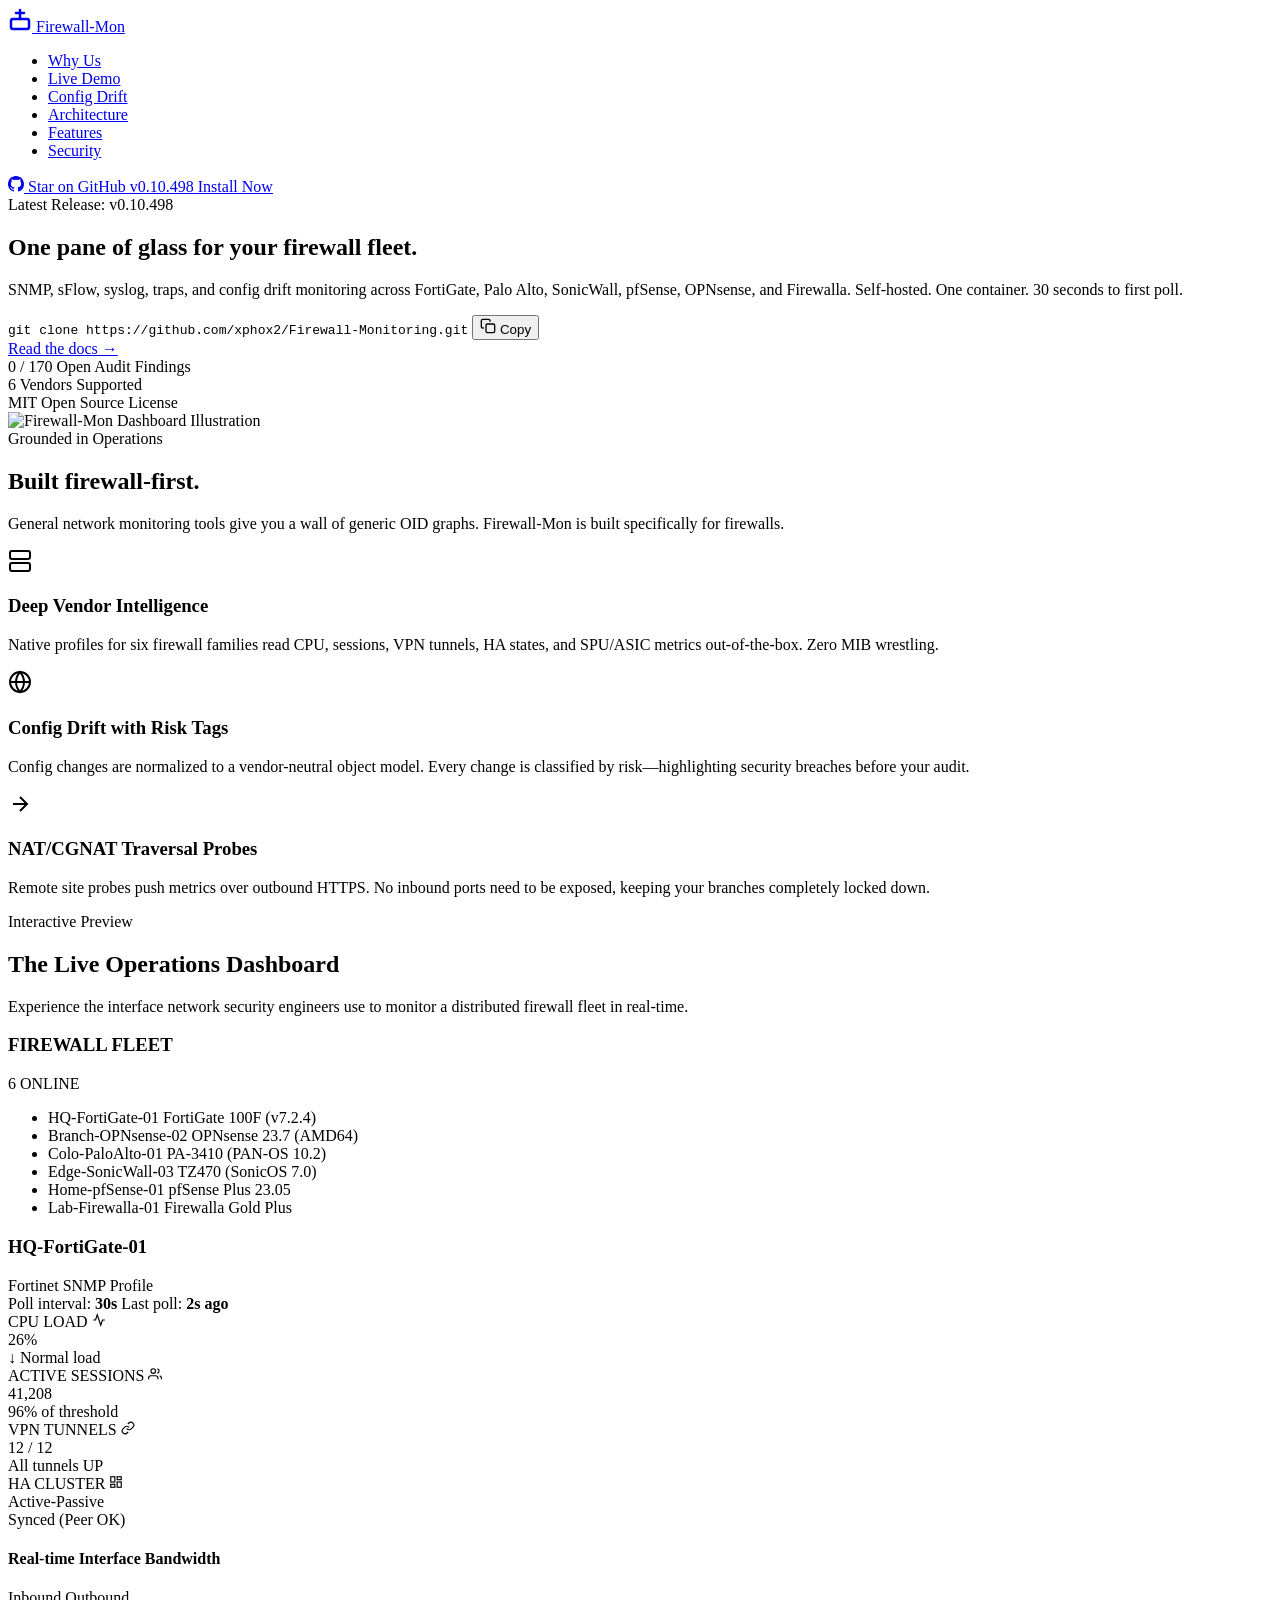
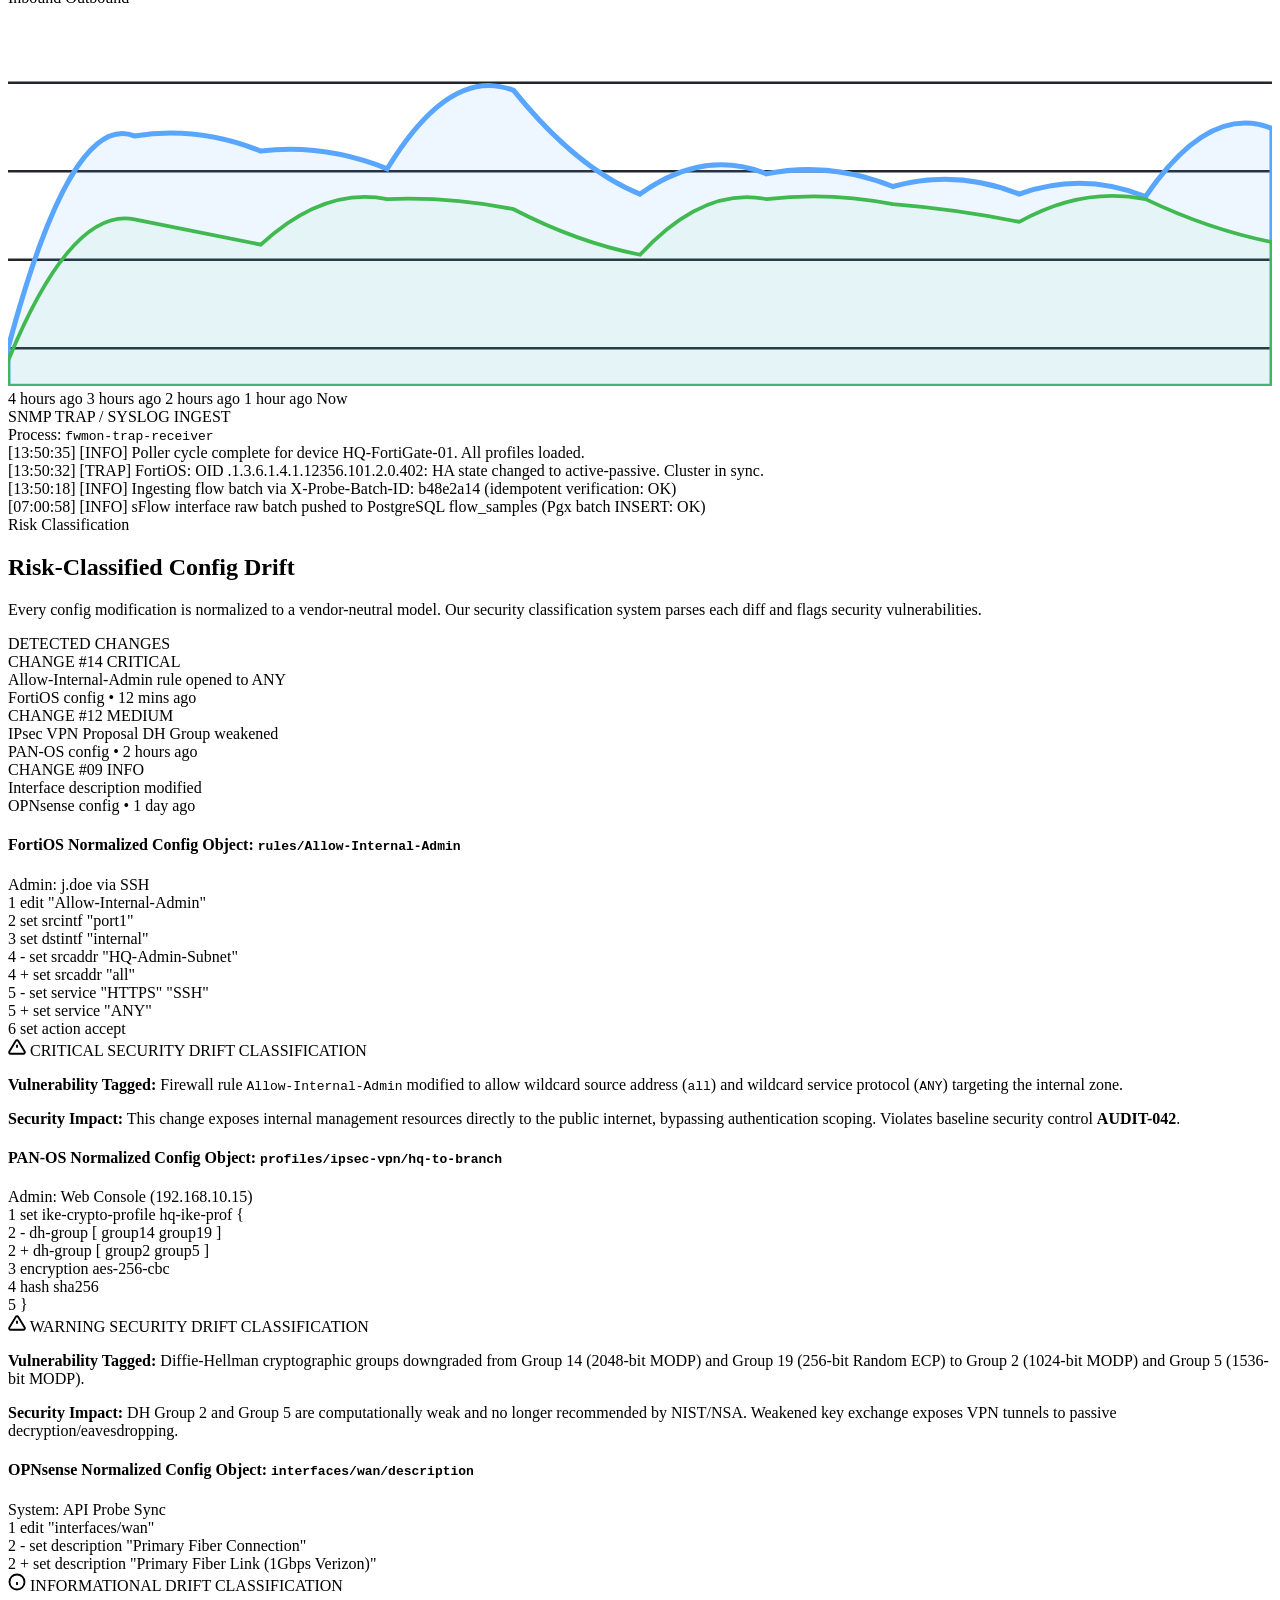
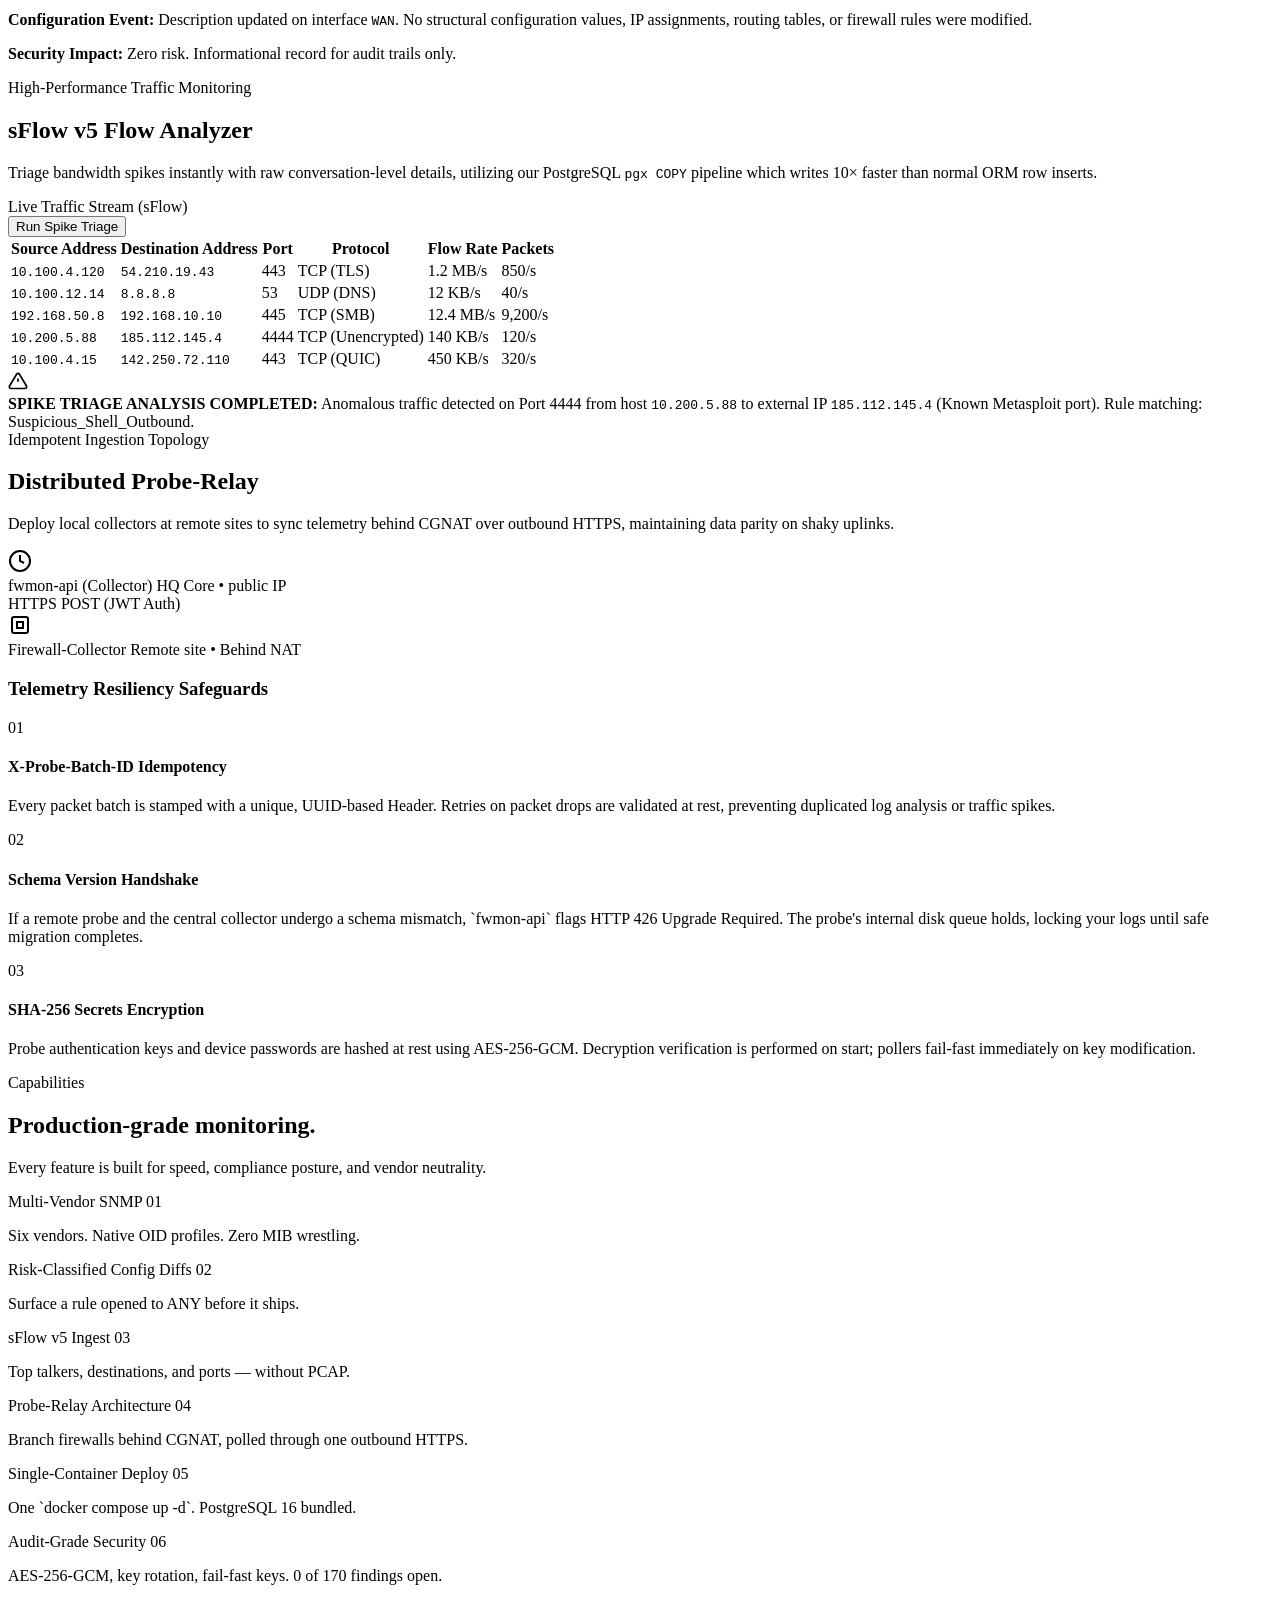
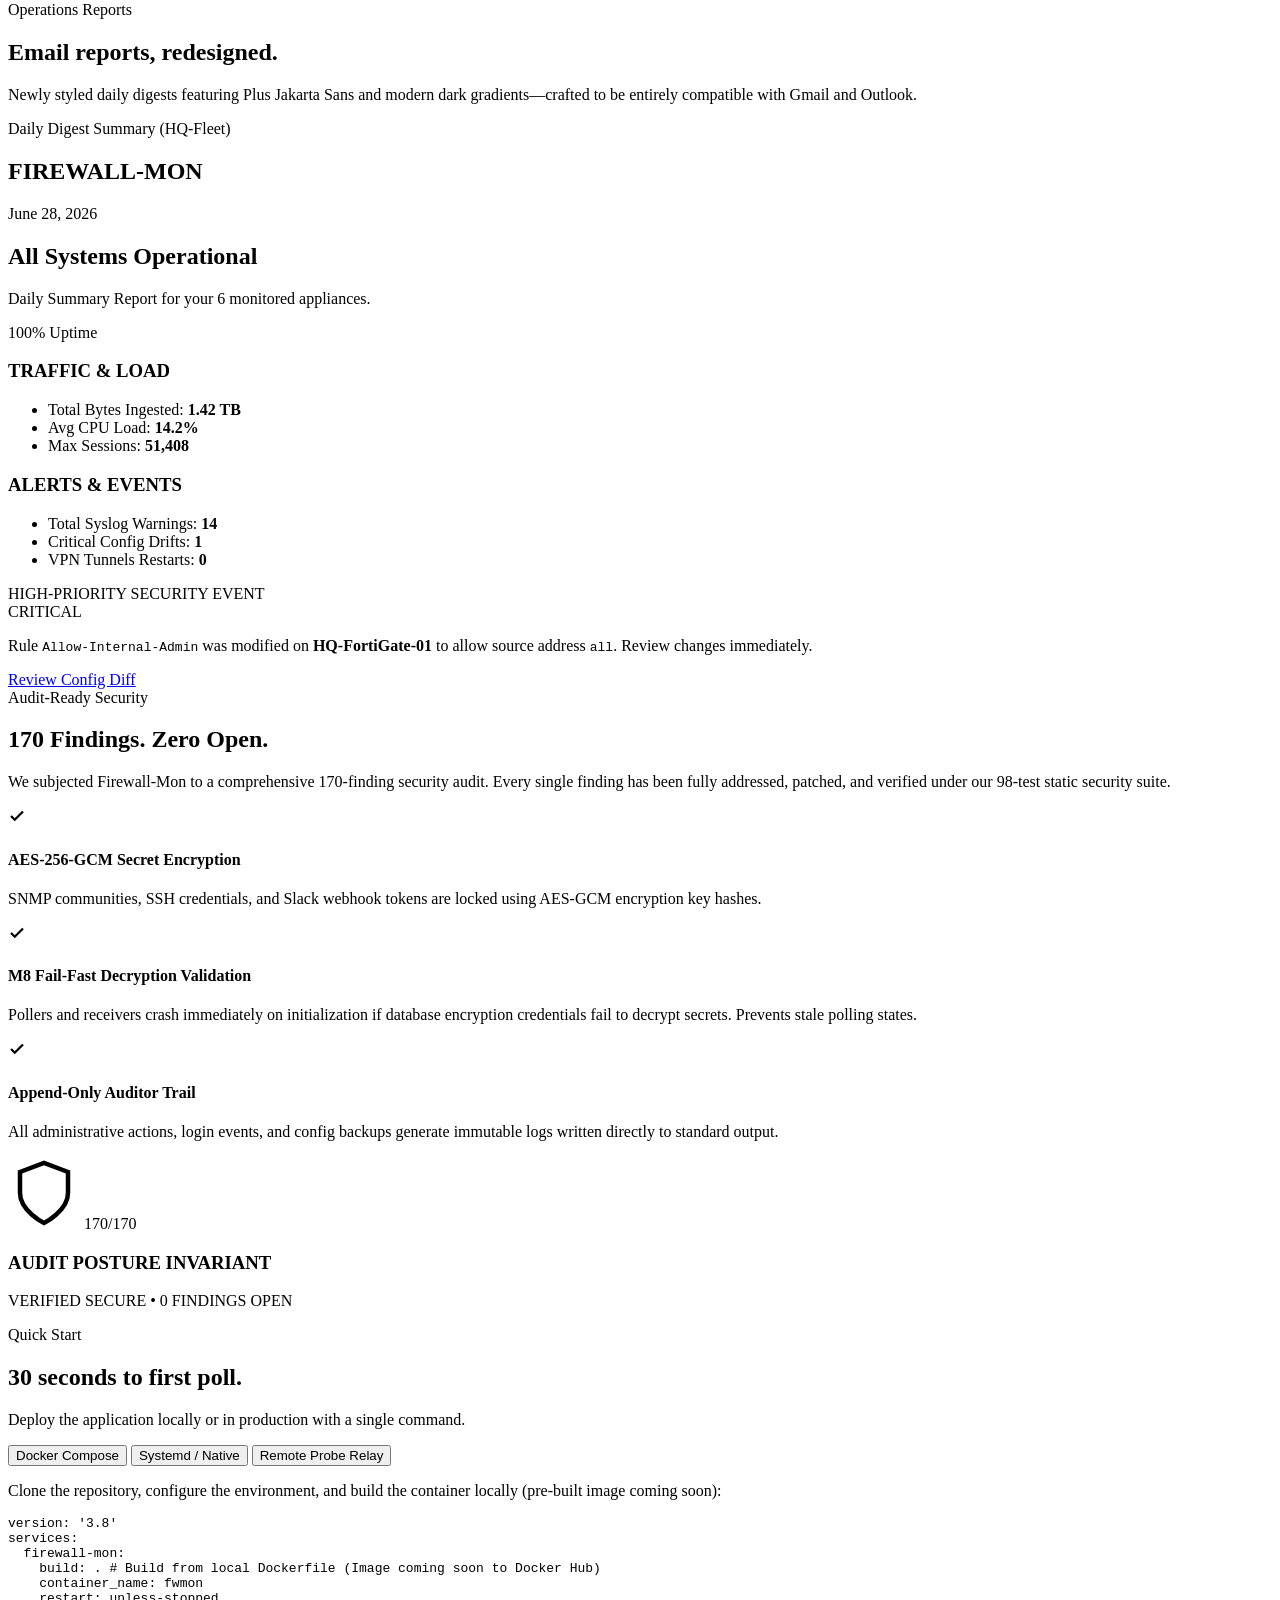
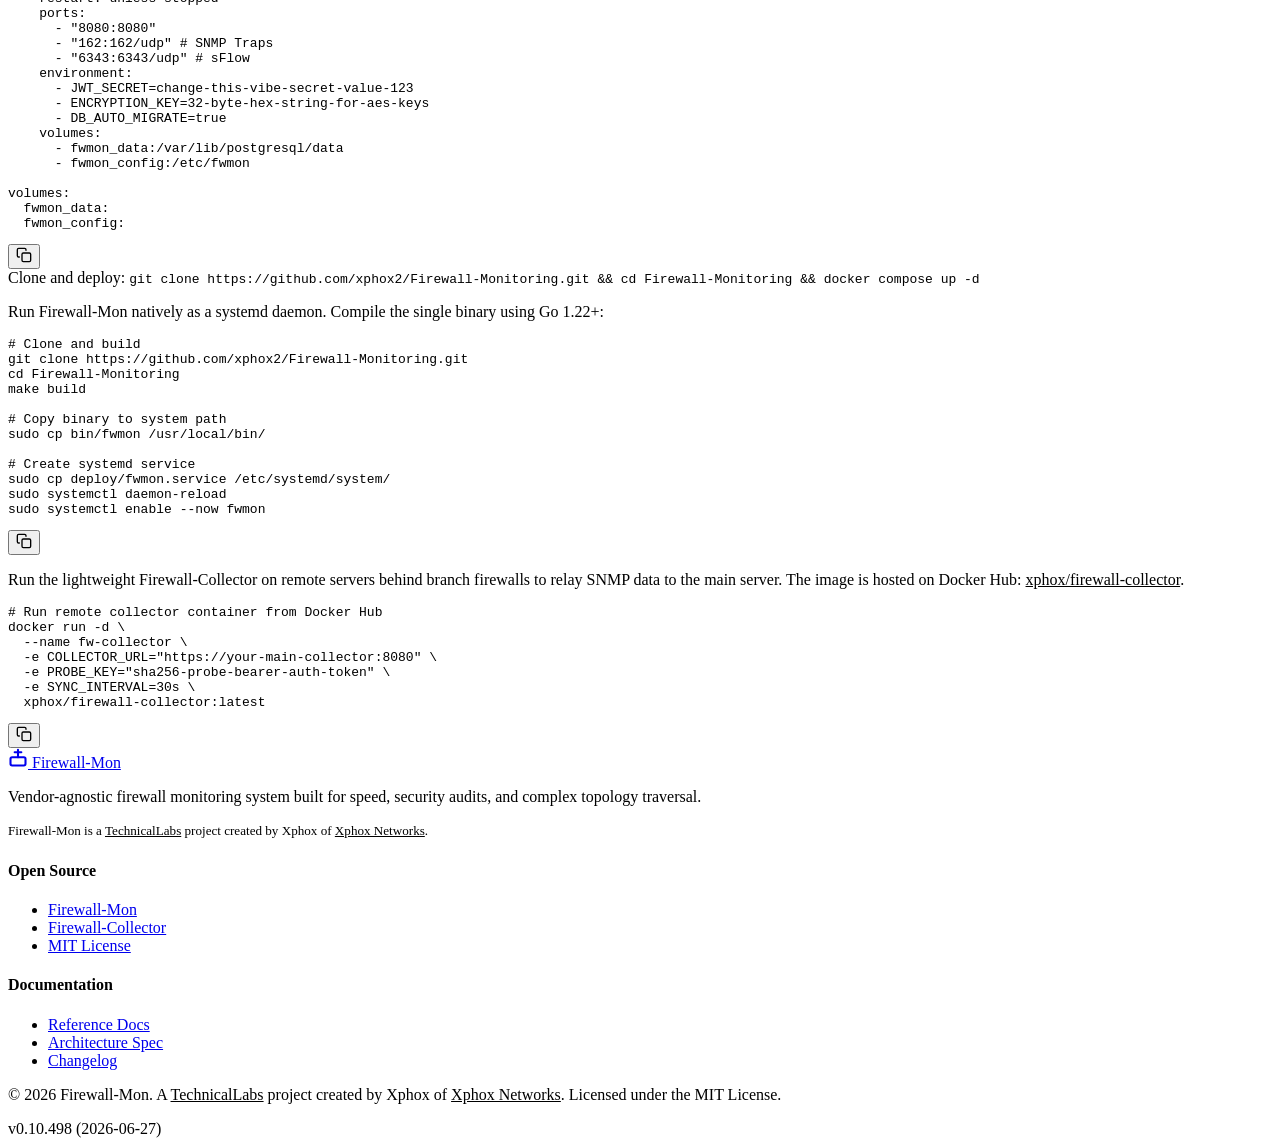
==== commit e475c278: "feat: dynamically fetch latest release from GitHub API with caching" ====
--- a/index.html
+++ b/index.html
@@ -1,6 +1,15 @@
 <!DOCTYPE html>
 <html lang="en">
 <head>
+    <!-- Google tag (gtag.js) -->
+    <script async src="https://www.googletagmanager.com/gtag/js?id=G-SHR44BPF8L"></script>
+    <script>
+        window.dataLayer = window.dataLayer || [];
+        function gtag(){dataLayer.push(arguments);}
+        gtag('js', new Date());
+
+        gtag('config', 'G-SHR44BPF8L');
+    </script>
     <meta charset="UTF-8">
     <meta name="viewport" content="width=device-width, initial-scale=1.0">
     <title>Firewall-Mon — One Pane of Glass for Your Firewall Fleet</title>
@@ -65,7 +74,7 @@
                 <div class="hero-text-content">
                     <div class="hero-badge">
                         <span class="pulse-dot"></span>
-                        <span>Latest Release: v0.10.498</span>
+                        <span>Latest Release: <span class="git-release-tag">v0.10.498</span></span>
                     </div>
                     <h1>One pane of glass for your <span class="accent-text">firewall fleet.</span></h1>
                     <p class="hero-subtitle">
@@ -925,9 +934,9 @@
                 <div class="footer-links-col">
                     <h4>Documentation</h4>
                     <ul>
-                        <li><a href="https://github.com/xphox2/Firewall-Monitoring/tree/main/docs" target="_blank">Reference Docs</a></li>
-                        <li><a href="https://github.com/xphox2/Firewall-Monitoring/blob/main/docs/architecture.md" target="_blank">Architecture Spec</a></li>
-                        <li><a href="https://github.com/xphox2/Firewall-Monitoring/blob/main/CHANGELOG.md" target="_blank">Changelog</a></li>
+                        <li><a href="docs.html?section=intro">Reference Docs</a></li>
+                        <li><a href="docs.html?section=architecture">Architecture Spec</a></li>
+                        <li><a href="docs.html?section=changelog">Changelog</a></li>
                     </ul>
                 </div>
             </div>
@@ -936,7 +945,7 @@
         <div class="footer-bottom">
             <div class="footer-bottom-container">
                 <p>&copy; 2026 Firewall-Mon. A <a href="https://www.technicallabs.org" target="_blank" style="color: var(--text-secondary); text-decoration: underline;">TechnicalLabs</a> project created by Xphox of <a href="https://www.xphox.net" target="_blank" style="color: var(--text-secondary); text-decoration: underline;">Xphox Networks</a>. Licensed under the MIT License.</p>
-                <div class="footer-meta">v0.10.498 (2026-06-27)</div>
+                <div class="footer-meta" id="footer-release-meta">v0.10.498 (2026-06-27)</div>
             </div>
         </div>
     </footer>
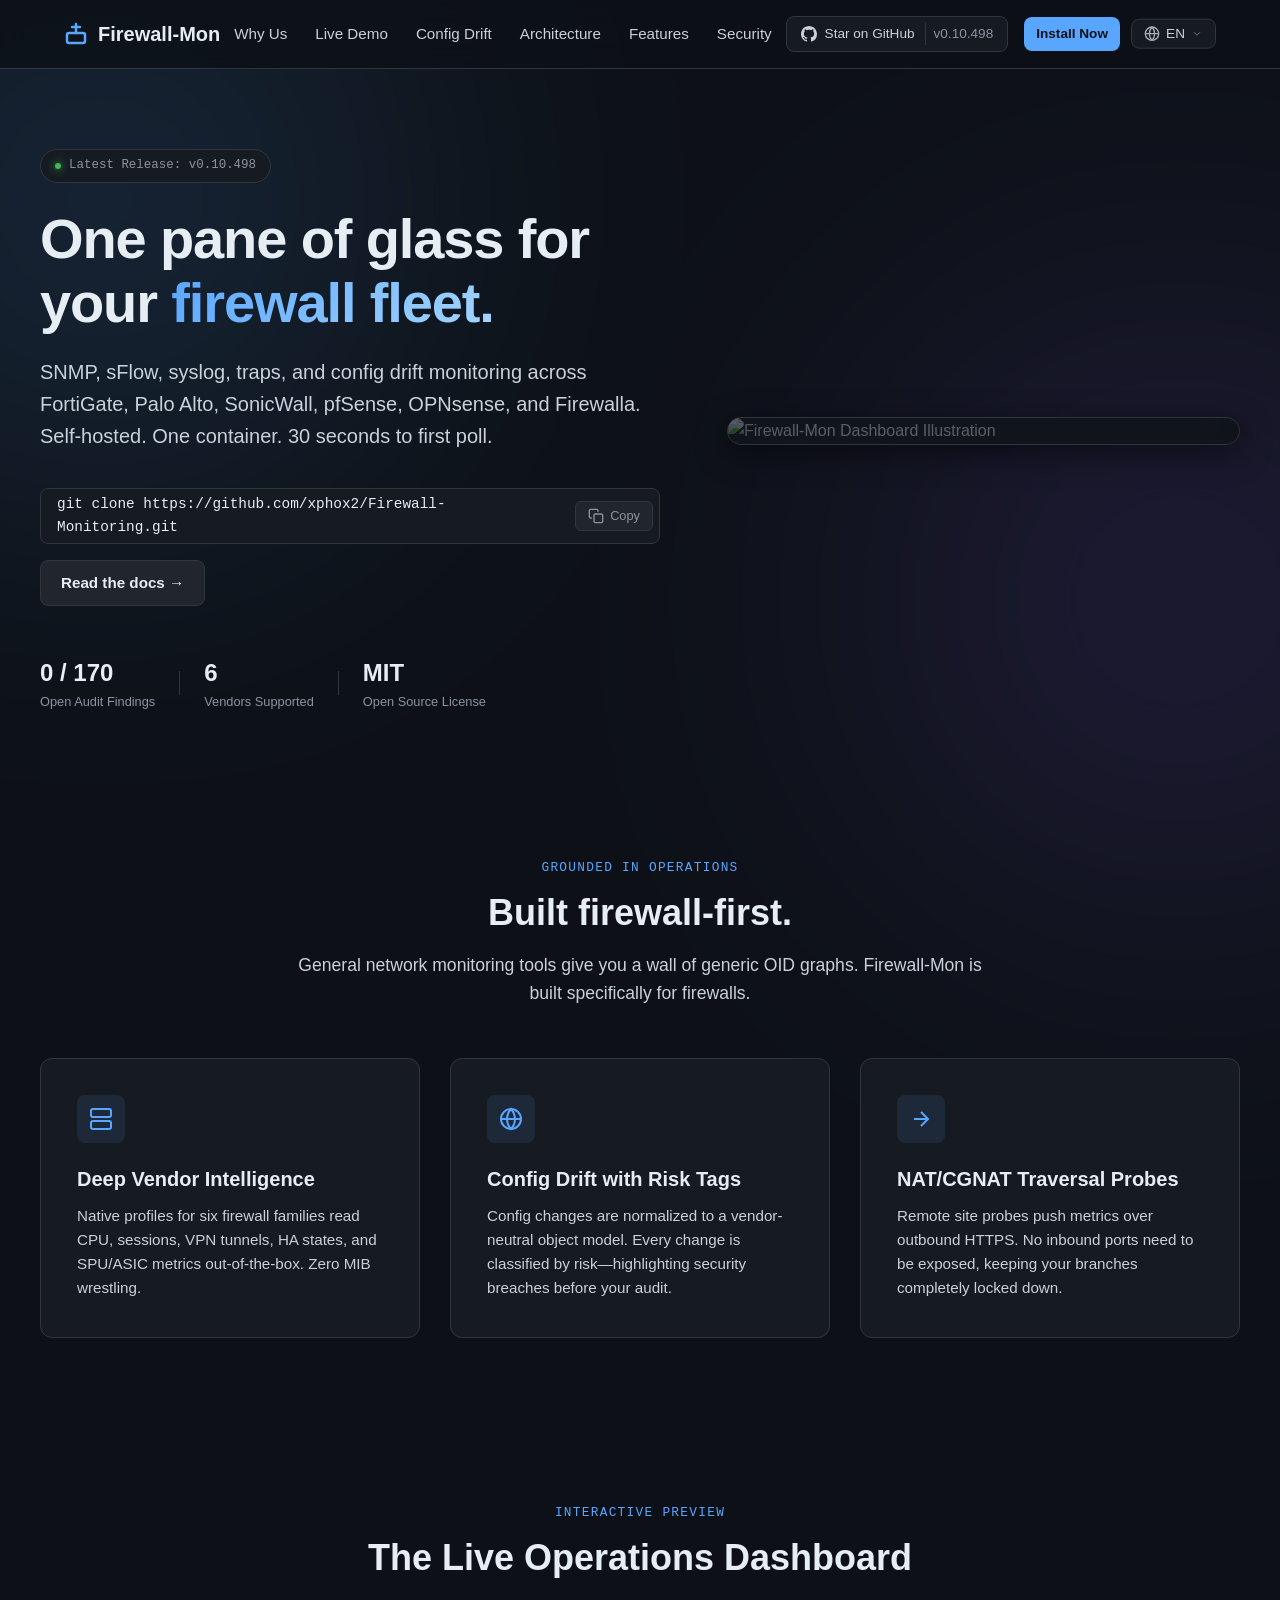
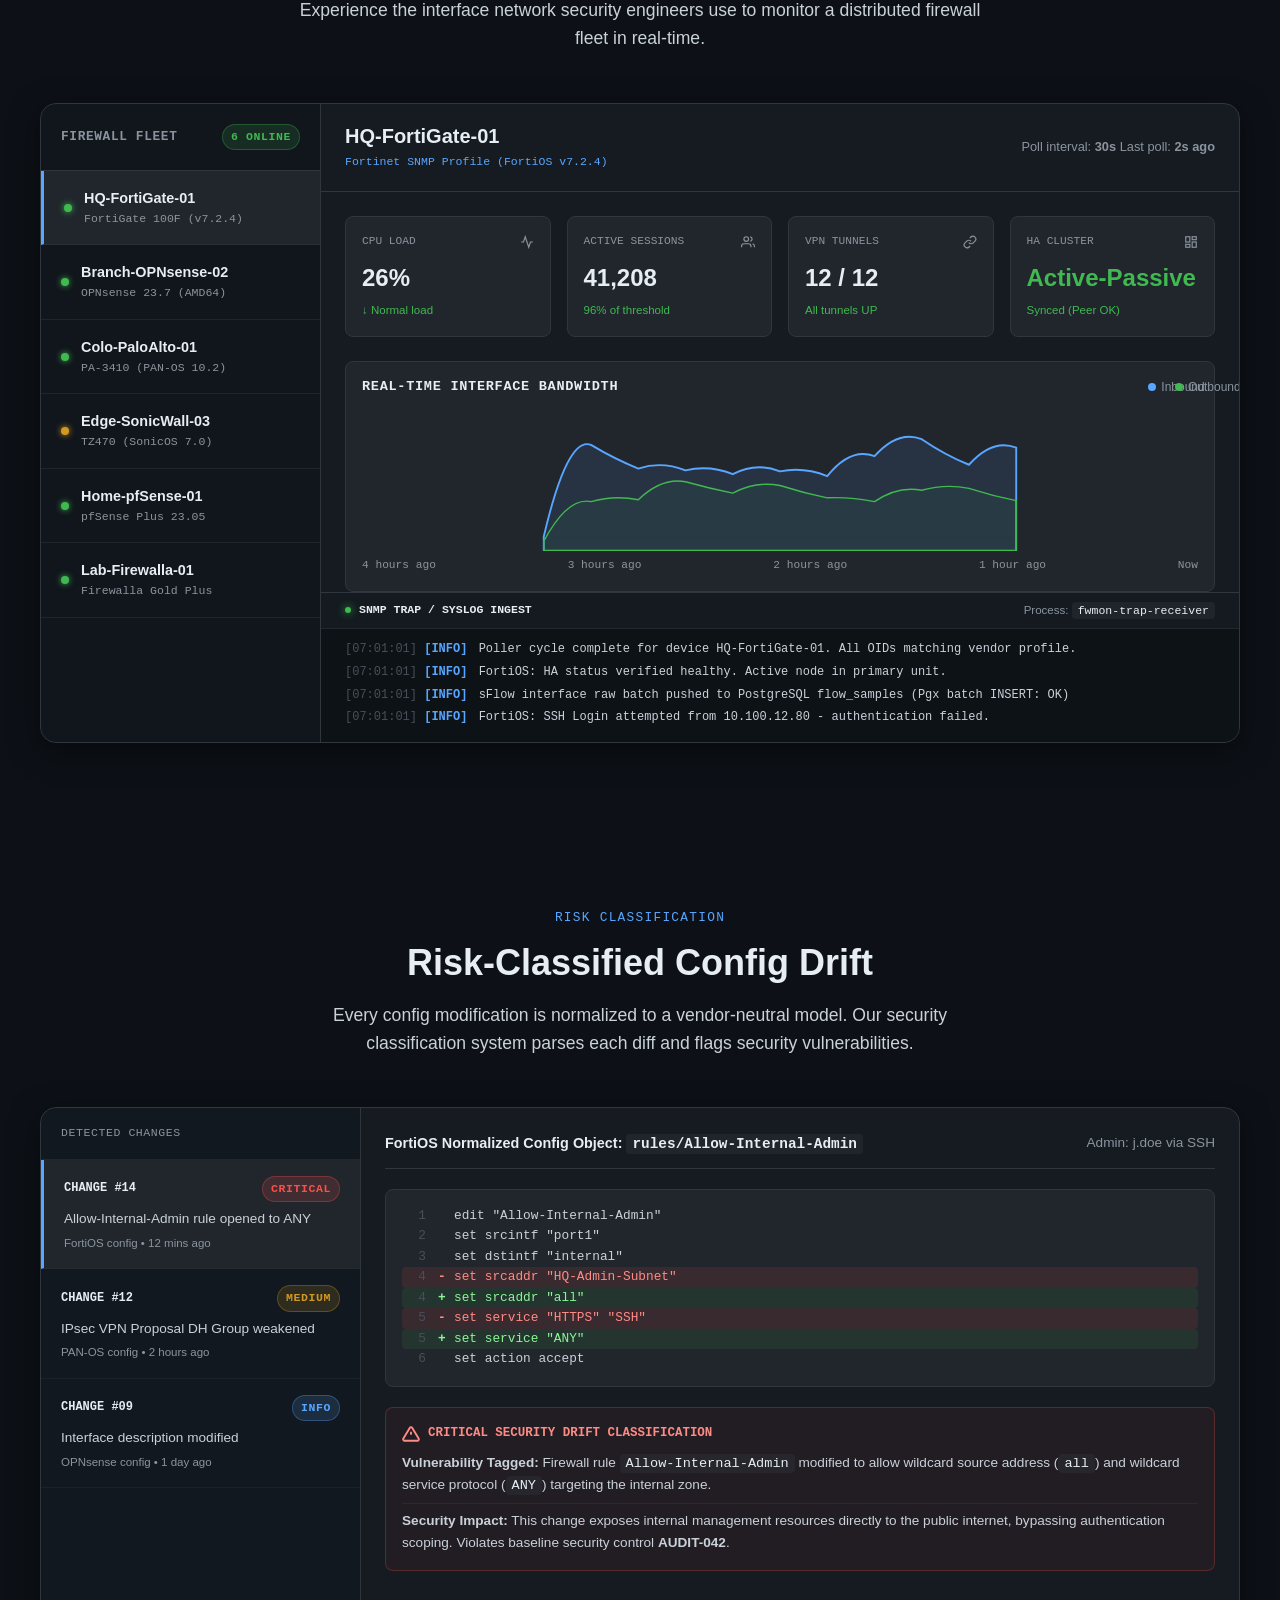
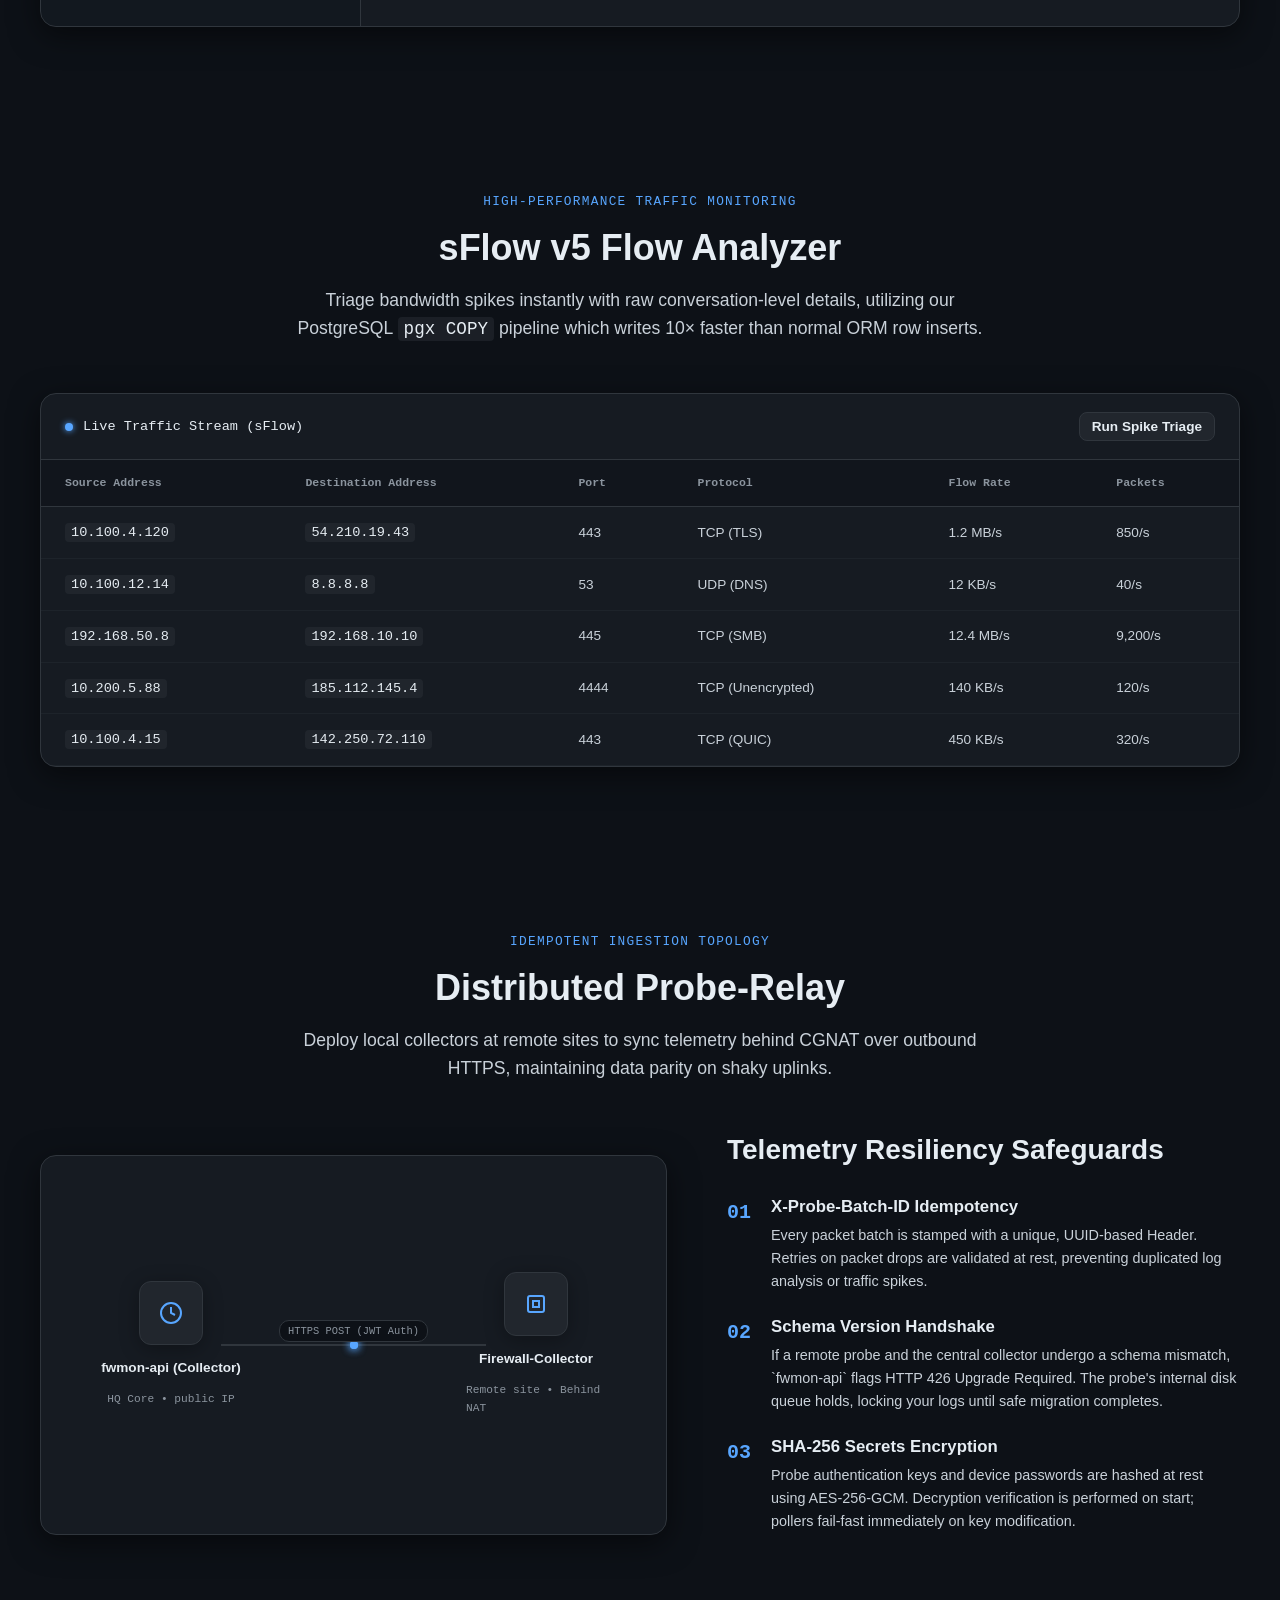
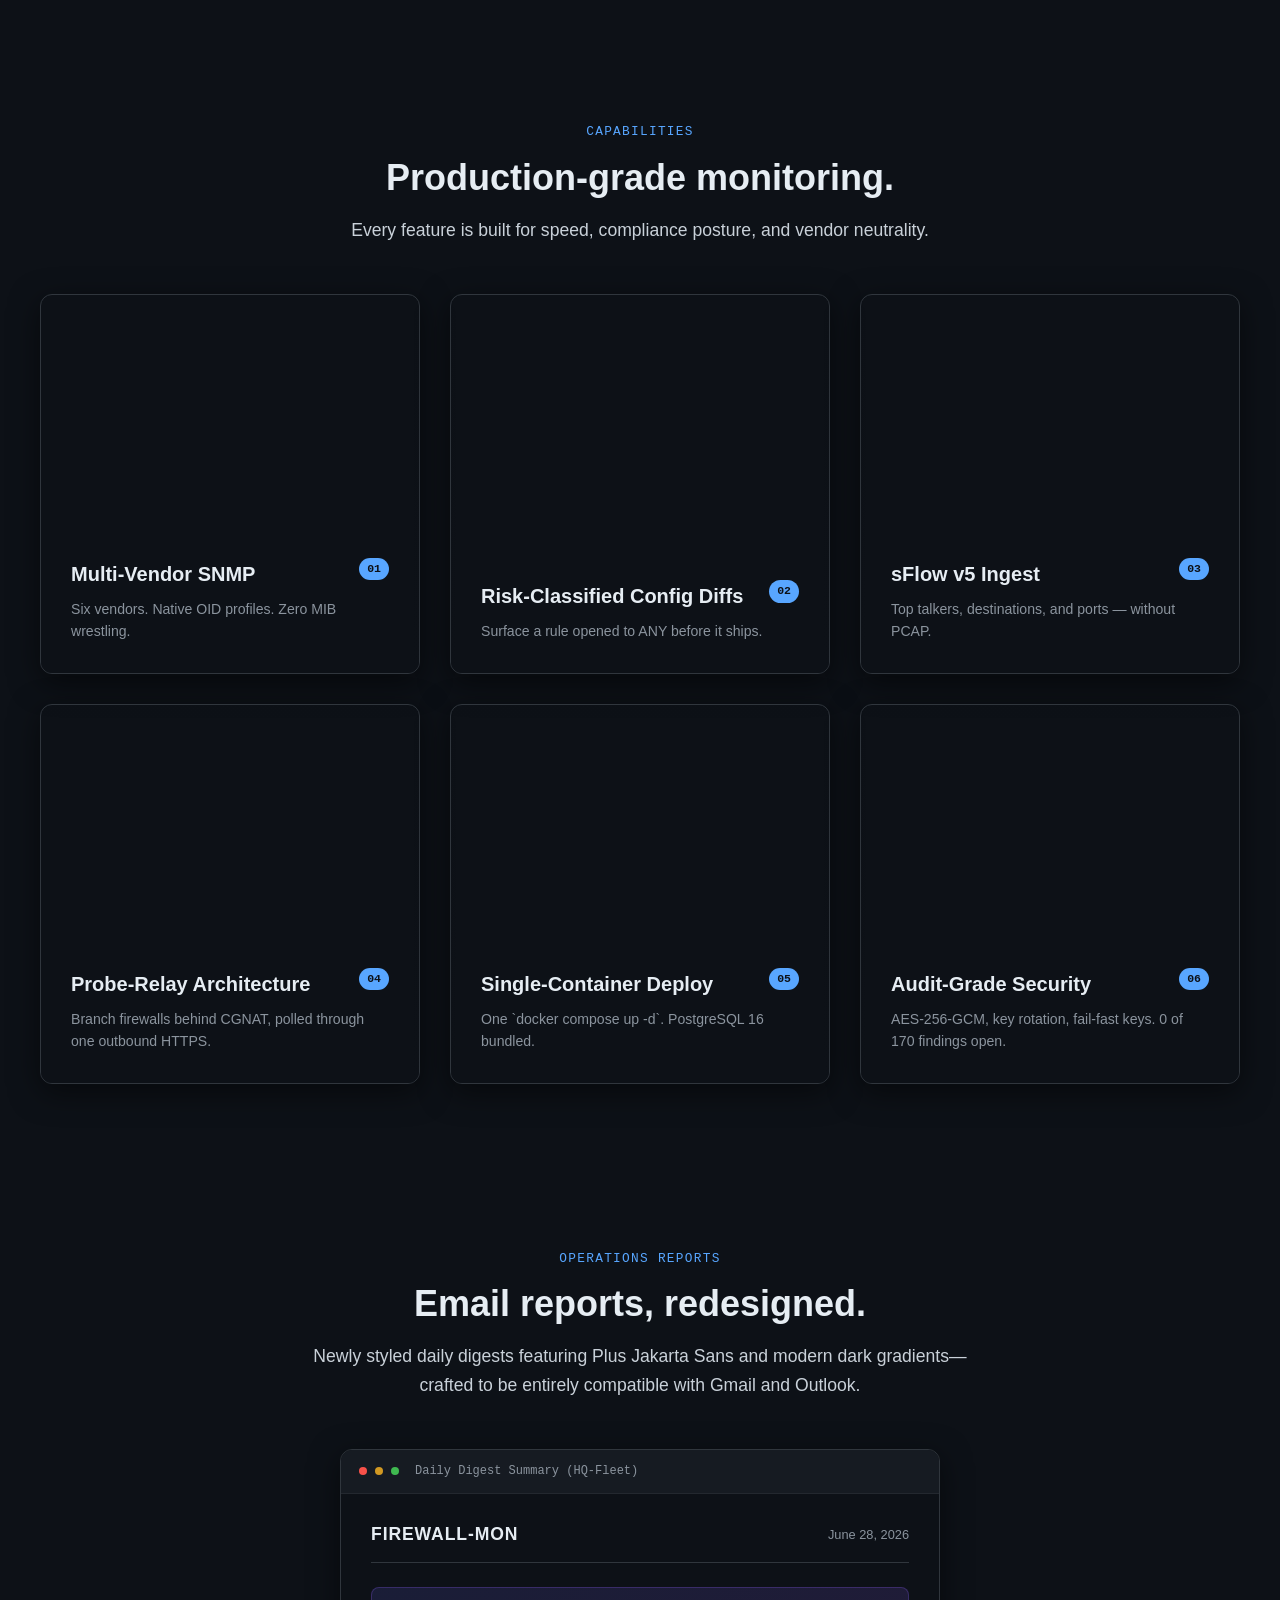
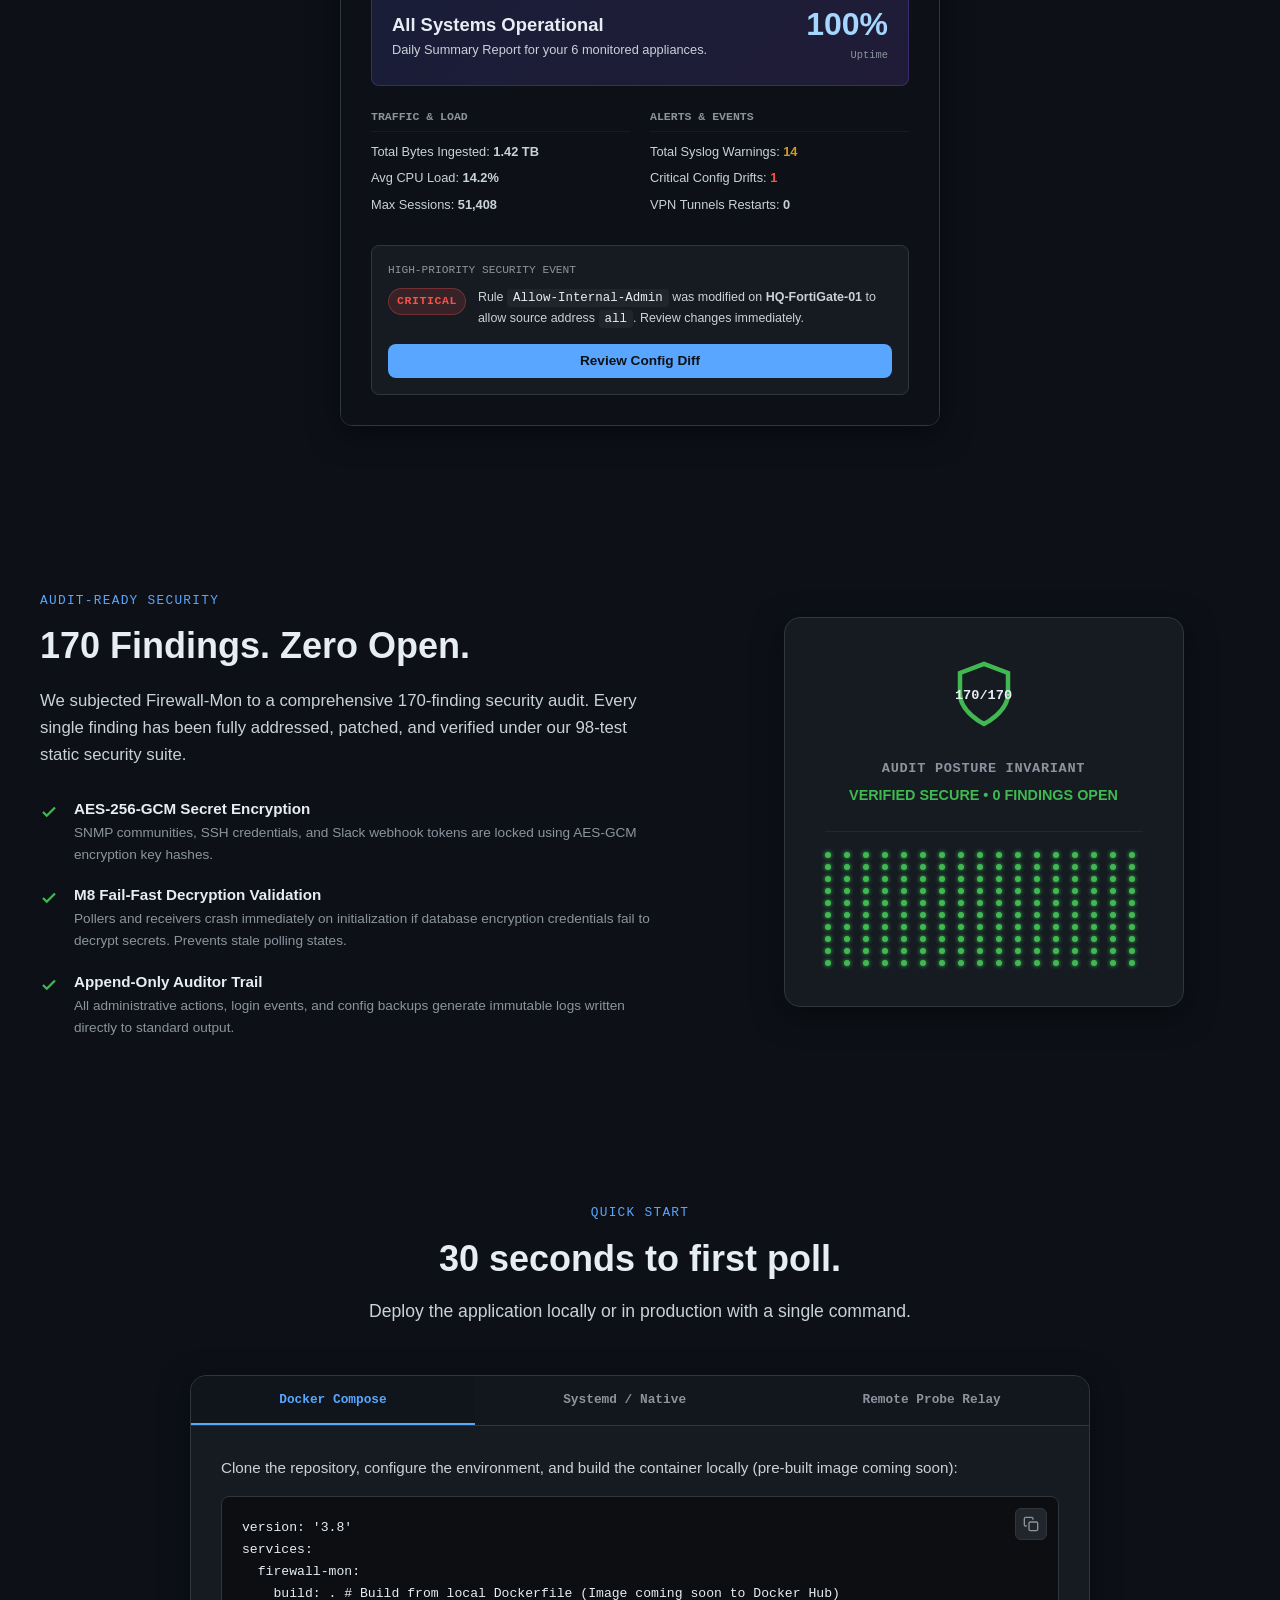
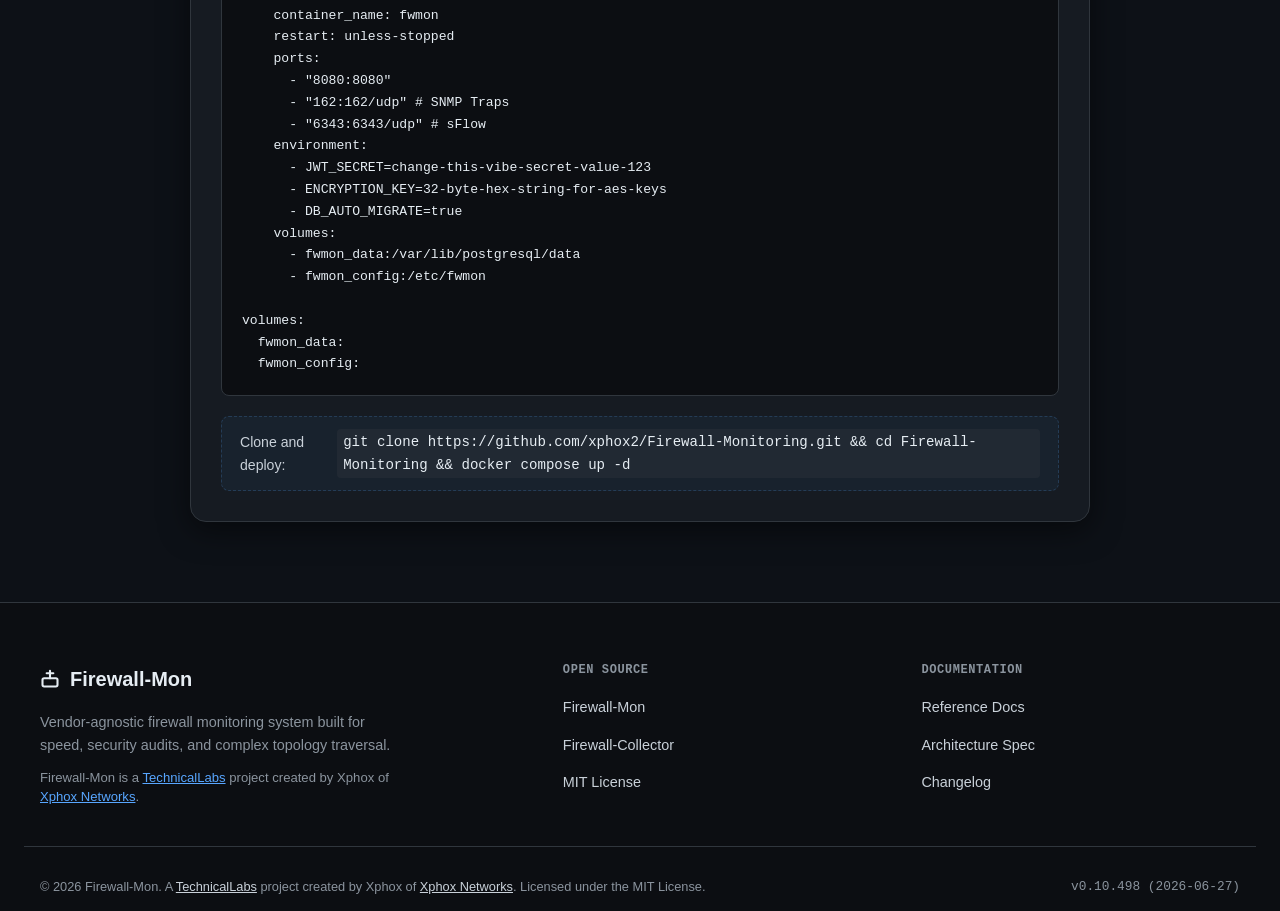
==== commit 9b277f12: "Added multilingual i18n support with locale validation script" ====
--- a/index.html
+++ b/index.html
@@ -1,15 +1,6 @@
 <!DOCTYPE html>
 <html lang="en">
 <head>
-    <!-- Google tag (gtag.js) -->
-    <script async src="https://www.googletagmanager.com/gtag/js?id=G-SHR44BPF8L"></script>
-    <script>
-        window.dataLayer = window.dataLayer || [];
-        function gtag(){dataLayer.push(arguments);}
-        gtag('js', new Date());
-
-        gtag('config', 'G-SHR44BPF8L');
-    </script>
     <meta charset="UTF-8">
     <meta name="viewport" content="width=device-width, initial-scale=1.0">
     <title>Firewall-Mon — One Pane of Glass for Your Firewall Fleet</title>
@@ -45,12 +36,12 @@
             
             <nav class="main-nav">
                 <ul class="nav-links">
-                    <li><a href="#why">Why Us</a></li>
-                    <li><a href="#demo">Live Demo</a></li>
-                    <li><a href="#config-diff">Config Drift</a></li>
-                    <li><a href="#probe-relay">Architecture</a></li>
-                    <li><a href="#features">Features</a></li>
-                    <li><a href="#security">Security</a></li>
+                    <li><a href="#why" data-i18n="nav.why">Why Us</a></li>
+                    <li><a href="#demo" data-i18n="nav.demo">Live Demo</a></li>
+                    <li><a href="#config-diff" data-i18n="nav.config_drift">Config Drift</a></li>
+                    <li><a href="#probe-relay" data-i18n="nav.architecture">Architecture</a></li>
+                    <li><a href="#features" data-i18n="nav.features">Features</a></li>
+                    <li><a href="#security" data-i18n="nav.security">Security</a></li>
                 </ul>
             </nav>
             
@@ -59,11 +50,33 @@
                     <svg width="16" height="16" viewBox="0 0 16 16" fill="currentColor">
                         <path d="M8 0C3.58 0 0 3.58 0 8c0 3.54 2.29 6.53 5.47 7.59.4.07.55-.17.55-.38 0-.19-.01-.82-.01-1.49-2.01.37-2.53-.49-2.69-.94-.09-.23-.48-.94-.82-1.13-.28-.15-.68-.52-.01-.53.63-.01 1.08.58 1.23.82.72 1.21 1.87.87 2.33.66.07-.52.28-.87.51-1.07-1.78-.2-3.64-.89-3.64-3.95 0-.87.31-1.59.82-2.15-.08-.2-.36-1.02.08-2.12 0 0 .67-.21 2.2.82.64-.18 1.32-.27 2-.27.68 0 1.36.09 2 .27 1.53-1.04 2.2-.82 2.2-.82.44 1.1.16 1.92.08 2.12.51.56.82 1.27.82 2.15 0 3.07-1.87 3.75-3.65 3.95.29.25.54.73.54 1.48 0 1.07-.01 1.93-.01 2.2 0 .21.15.46.55.38A8.013 8.013 0 0016 8c0-4.42-3.58-8-8-8z"/>
                     </svg>
-                    <span>Star on GitHub</span>
+                    <span data-i18n="nav.github">Star on GitHub</span>
                     <span class="stars-count" id="repo-stars">v0.10.498</span>
                 </a>
-                <a href="#quickstart" class="btn btn-primary btn-sm">Install Now</a>
-            </div>
+                
+                <a href="#quickstart" class="btn btn-primary btn-sm" data-i18n="nav.install">Install Now</a>
+            </div>
+
+            <div class="lang-picker-container" id="lang-picker-container">
+                <button class="lang-picker-btn" id="lang-picker-btn" aria-label="Change Language">
+                    <svg width="16" height="16" viewBox="0 0 24 24" fill="none" stroke="currentColor" stroke-width="2" stroke-linecap="round" stroke-linejoin="round" class="globe-icon"><circle cx="12" cy="12" r="10"></circle><line x1="2" y1="12" x2="22" y2="12"></line><path d="M12 2a15.3 15.3 0 0 1 4 10 15.3 15.3 0 0 1-4 10 15.3 15.3 0 0 1-4-10 15.3 15.3 0 0 1 4-10z"></path></svg>
+                    <span id="active-lang-text">EN</span>
+                    <svg width="12" height="12" viewBox="0 0 24 24" fill="none" stroke="currentColor" stroke-width="2" class="chevron-icon"><polyline points="6 9 12 15 18 9"></polyline></svg>
+                </button>
+                <div class="lang-dropdown" id="lang-dropdown">
+                    <button class="lang-option active" data-lang="en">English</button>
+                    <button class="lang-option" data-lang="es">Español</button>
+                    <button class="lang-option" data-lang="fr">Français</button>
+                </div>
+            </div>
+
+            <button class="mobile-nav-toggle" id="mobile-nav-toggle" aria-label="Toggle Navigation">
+                <svg width="24" height="24" viewBox="0 0 24 24" fill="none" stroke="currentColor" stroke-width="2.5" stroke-linecap="round" stroke-linejoin="round">
+                    <line x1="3" y1="12" x2="21" y2="12" class="line-mid"></line>
+                    <line x1="3" y1="6" x2="21" y2="6" class="line-top"></line>
+                    <line x1="3" y1="18" x2="21" y2="18" class="line-bot"></line>
+                </svg>
+            </button>
         </div>
     </header>
 
@@ -74,10 +87,10 @@
                 <div class="hero-text-content">
                     <div class="hero-badge">
                         <span class="pulse-dot"></span>
-                        <span>Latest Release: <span class="git-release-tag">v0.10.498</span></span>
-                    </div>
-                    <h1>One pane of glass for your <span class="accent-text">firewall fleet.</span></h1>
-                    <p class="hero-subtitle">
+                        <span data-i18n="hero.badge">Latest Release: v0.10.498</span>
+                    </div>
+                    <h1 data-i18n="hero.title" data-i18n-html="true">One pane of glass for your <span class="accent-text">firewall fleet.</span></h1>
+                    <p class="hero-subtitle" data-i18n="hero.subtitle">
                         SNMP, sFlow, syslog, traps, and config drift monitoring across FortiGate, Palo Alto, SonicWall, pfSense, OPNsense, and Firewalla. Self-hosted. One container. 30 seconds to first poll.
                     </p>
                     
@@ -86,26 +99,26 @@
                             <code class="cli-command" id="cli-cmd">git clone https://github.com/xphox2/Firewall-Monitoring.git</code>
                             <button class="btn-copy-cli" id="btn-copy" aria-label="Copy clone command">
                                 <svg width="16" height="16" viewBox="0 0 24 24" fill="none" stroke="currentColor" stroke-width="2" stroke-linecap="round" stroke-linejoin="round" class="copy-icon"><rect x="9" y="9" width="13" height="13" rx="2" ry="2"></rect><path d="M5 15H4a2 2 0 0 1-2-2V4a2 2 0 0 1 2-2h9a2 2 0 0 1 2 2v1"></path></svg>
-                                <span class="copy-text">Copy</span>
+                                <span class="copy-text" data-i18n="hero.copy_btn">Copy</span>
                             </button>
                         </div>
-                        <a href="https://github.com/xphox2/Firewall-Monitoring/tree/main/docs" target="_blank" class="btn btn-secondary">Read the docs →</a>
+                        <a href="https://github.com/xphox2/Firewall-Monitoring/tree/main/docs" target="_blank" class="btn btn-secondary" data-i18n="hero.read_docs">Read the docs →</a>
                     </div>
                     
                     <div class="trust-stats">
                         <div class="trust-stat">
                             <span class="stat-number">0 / 170</span>
-                            <span class="stat-label">Open Audit Findings</span>
+                            <span class="stat-label" data-i18n="hero.stat_audit_label">Open Audit Findings</span>
                         </div>
                         <div class="trust-divider"></div>
                         <div class="trust-stat">
                             <span class="stat-number">6</span>
-                            <span class="stat-label">Vendors Supported</span>
+                            <span class="stat-label" data-i18n="hero.stat_vendors_label">Vendors Supported</span>
                         </div>
                         <div class="trust-divider"></div>
                         <div class="trust-stat">
                             <span class="stat-number">MIT</span>
-                            <span class="stat-label">Open Source License</span>
+                            <span class="stat-label" data-i18n="hero.stat_license_label">Open Source License</span>
                         </div>
                     </div>
                 </div>
@@ -123,9 +136,9 @@
         <section class="why-section" id="why">
             <div class="section-container">
                 <div class="section-header">
-                    <span class="section-tag">Grounded in Operations</span>
-                    <h2>Built firewall-first.</h2>
-                    <p class="section-intro">General network monitoring tools give you a wall of generic OID graphs. Firewall-Mon is built specifically for firewalls.</p>
+                    <span class="section-tag" data-i18n="why.tag">Grounded in Operations</span>
+                    <h2 data-i18n="why.title">Built firewall-first.</h2>
+                    <p class="section-intro" data-i18n="why.intro">General network monitoring tools give you a wall of generic OID graphs. Firewall-Mon is built specifically for firewalls.</p>
                 </div>
                 
                 <div class="why-grid">
@@ -133,24 +146,24 @@
                         <div class="card-icon-wrapper">
                             <svg width="24" height="24" viewBox="0 0 24 24" fill="none" stroke="currentColor" stroke-width="2"><rect x="2" y="2" width="20" height="8" rx="2" ry="2"></rect><rect x="2" y="14" width="20" height="8" rx="2" ry="2"></rect><line x1="6" y1="6" x2="6.01" y2="6"></line><line x1="6" y1="18" x2="6.01" y2="18"></line></svg>
                         </div>
-                        <h3>Deep Vendor Intelligence</h3>
-                        <p>Native profiles for six firewall families read CPU, sessions, VPN tunnels, HA states, and SPU/ASIC metrics out-of-the-box. Zero MIB wrestling.</p>
+                        <h3 data-i18n="why.card1_title">Deep Vendor Intelligence</h3>
+                        <p data-i18n="why.card1_desc">Native profiles for six firewall families read CPU, sessions, VPN tunnels, HA states, and SPU/ASIC metrics out-of-the-box. Zero MIB wrestling.</p>
                     </div>
                     
                     <div class="why-card">
                         <div class="card-icon-wrapper">
                             <svg width="24" height="24" viewBox="0 0 24 24" fill="none" stroke="currentColor" stroke-width="2"><path d="M12 22c5.523 0 10-4.477 10-10S17.523 2 12 2 2 6.477 2 12s4.477 10 10 10z"></path><path d="M22 12H2"></path><path d="M12 2a15.3 15.3 0 0 1 4 10 15.3 15.3 0 0 1-4 10 15.3 15.3 0 0 1-4-10 15.3 15.3 0 0 1 4-10z"></path></svg>
                         </div>
-                        <h3>Config Drift with Risk Tags</h3>
-                        <p>Config changes are normalized to a vendor-neutral object model. Every change is classified by risk—highlighting security breaches before your audit.</p>
+                        <h3 data-i18n="why.card2_title">Config Drift with Risk Tags</h3>
+                        <p data-i18n="why.card2_desc">Config changes are normalized to a vendor-neutral object model. Every change is classified by risk—highlighting security breaches before your audit.</p>
                     </div>
                     
                     <div class="why-card">
                         <div class="card-icon-wrapper">
                             <svg width="24" height="24" viewBox="0 0 24 24" fill="none" stroke="currentColor" stroke-width="2"><path d="M5 12h14"></path><path d="M12 5l7 7-7 7"></path></svg>
                         </div>
-                        <h3>NAT/CGNAT Traversal Probes</h3>
-                        <p>Remote site probes push metrics over outbound HTTPS. No inbound ports need to be exposed, keeping your branches completely locked down.</p>
+                        <h3 data-i18n="why.card3_title">NAT/CGNAT Traversal Probes</h3>
+                        <p data-i18n="why.card3_desc">Remote site probes push metrics over outbound HTTPS. No inbound ports need to be exposed, keeping your branches completely locked down.</p>
                     </div>
                 </div>
             </div>
@@ -160,17 +173,17 @@
         <section class="demo-section" id="demo">
             <div class="section-container">
                 <div class="section-header">
-                    <span class="section-tag">Interactive Preview</span>
-                    <h2>The Live Operations Dashboard</h2>
-                    <p class="section-intro">Experience the interface network security engineers use to monitor a distributed firewall fleet in real-time.</p>
+                    <span class="section-tag" data-i18n="demo.tag">Interactive Preview</span>
+                    <h2 data-i18n="demo.title">The Live Operations Dashboard</h2>
+                    <p class="section-intro" data-i18n="demo.intro">Experience the interface network security engineers use to monitor a distributed firewall fleet in real-time.</p>
                 </div>
                 
                 <div class="dashboard-simulator" id="dashboard-sim">
                     <!-- Dashboard Sidebar -->
                     <div class="sim-sidebar">
                         <div class="sidebar-header">
-                            <h3>FIREWALL FLEET</h3>
-                            <span class="badge badge-success">6 ONLINE</span>
+                            <h3 data-i18n="demo.fleet_title">FIREWALL FLEET</h3>
+                            <span class="badge badge-success" data-i18n="demo.online_badge">6 ONLINE</span>
                         </div>
                         <ul class="device-list" id="sim-device-list">
                             <li class="device-item active" data-device="hq-fortigate">
@@ -223,11 +236,11 @@
                         <div class="sim-view-header">
                             <div class="device-title-wrapper">
                                 <h3 id="sim-active-name">HQ-FortiGate-01</h3>
-                                <div class="device-vendor-badge" id="sim-active-vendor">Fortinet SNMP Profile</div>
+                                <div class="device-vendor-badge" id="sim-active-vendor" data-i18n="devices.hq-fortigate.vendor">Fortinet SNMP Profile</div>
                             </div>
                             <div class="poller-meta">
-                                <span class="poll-interval">Poll interval: <strong>30s</strong></span>
-                                <span class="last-poll">Last poll: <strong id="sim-last-poll">Just now</strong></span>
+                                <span class="poll-interval" data-i18n="demo.poll_interval" data-i18n-html="true">Poll interval: <strong>30s</strong></span>
+                                <span class="last-poll"><span data-i18n="demo.last_poll">Last poll:</span> <strong id="sim-last-poll" data-i18n="demo.just_now">Just now</strong></span>
                             </div>
                         </div>
                         
@@ -235,16 +248,16 @@
                         <div class="sim-metrics-grid">
                             <div class="sim-metric-card">
                                 <div class="metric-header">
-                                    <span class="metric-label">CPU LOAD</span>
+                                    <span class="metric-label" data-i18n="demo.cpu_load">CPU LOAD</span>
                                     <svg width="14" height="14" viewBox="0 0 24 24" fill="none" stroke="currentColor" stroke-width="2"><path d="M22 12h-4l-3 9L9 3l-3 9H2"/></svg>
                                 </div>
                                 <div class="metric-value"><span id="sim-cpu-val">24</span>%</div>
-                                <div class="metric-trend text-success" id="sim-cpu-trend">↓ Normal load</div>
+                                <div class="metric-trend text-success" id="sim-cpu-trend" data-i18n="demo.cpu_trend_normal">↓ Normal load</div>
                             </div>
                             
                             <div class="sim-metric-card">
                                 <div class="metric-header">
-                                    <span class="metric-label">ACTIVE SESSIONS</span>
+                                    <span class="metric-label" data-i18n="demo.active_sessions">ACTIVE SESSIONS</span>
                                     <svg width="14" height="14" viewBox="0 0 24 24" fill="none" stroke="currentColor" stroke-width="2"><path d="M17 21v-2a4 4 0 0 0-4-4H5a4 4 0 0 0-4 4v2"></path><circle cx="9" cy="7" r="4"></circle><path d="M23 21v-2a4 4 0 0 0-3-3.87"></path><path d="M16 3.13a4 4 0 0 1 0 7.75"></path></svg>
                                 </div>
                                 <div class="metric-value" id="sim-sessions-val">41,208</div>
@@ -253,20 +266,20 @@
                             
                             <div class="sim-metric-card">
                                 <div class="metric-header">
-                                    <span class="metric-label">VPN TUNNELS</span>
+                                    <span class="metric-label" data-i18n="demo.vpn_tunnels">VPN TUNNELS</span>
                                     <svg width="14" height="14" viewBox="0 0 24 24" fill="none" stroke="currentColor" stroke-width="2"><path d="M10 13a5 5 0 0 0 7.54.54l3-3a5 5 0 0 0-7.07-7.07l-1.72 1.71"></path><path d="M14 11a5 5 0 0 0-7.54-.54l-3 3a5 5 0 0 0 7.07 7.07l1.71-1.71"></path></svg>
                                 </div>
                                 <div class="metric-value" id="sim-vpn-val">12 / 12</div>
-                                <div class="metric-trend text-success" id="sim-vpn-trend">All tunnels UP</div>
+                                <div class="metric-trend text-success" id="sim-vpn-trend" data-i18n="demo.vpn_trend_up">All tunnels UP</div>
                             </div>
 
                             <div class="sim-metric-card">
                                 <div class="metric-header">
-                                    <span class="metric-label">HA CLUSTER</span>
+                                    <span class="metric-label" data-i18n="demo.ha_cluster">HA CLUSTER</span>
                                     <svg width="14" height="14" viewBox="0 0 24 24" fill="none" stroke="currentColor" stroke-width="2"><rect x="3" y="3" width="7" height="9"></rect><rect x="14" y="3" width="7" height="5"></rect><rect x="14" y="12" width="7" height="9"></rect><rect x="3" y="16" width="7" height="5"></rect></svg>
                                 </div>
-                                <div class="metric-value text-success" id="sim-ha-val">Active-Passive</div>
-                                <div class="metric-trend text-success" id="sim-ha-trend">Synced (Peer OK)</div>
+                                <div class="metric-value text-success" id="sim-ha-val" data-i18n="devices.hq-fortigate.ha">Active-Passive</div>
+                                <div class="metric-trend text-success" id="sim-ha-trend" data-i18n="devices.hq-fortigate.haTrend">Synced (Peer OK)</div>
                             </div>
                         </div>
                         
@@ -275,8 +288,8 @@
                             <!-- Real-time throughput graph -->
                             <div class="visual-panel">
                                 <div class="panel-header">
-                                    <h4>Real-time Interface Bandwidth</h4>
-                                    <span class="legend"><span class="lg-in"></span> Inbound <span class="lg-out"></span> Outbound</span>
+                                    <h4 data-i18n="demo.throughput_title">Real-time Interface Bandwidth</h4>
+                                    <span class="legend"><span class="lg-in"></span> <span data-i18n="demo.inbound">Inbound</span> <span class="lg-out"></span> <span data-i18n="demo.outbound">Outbound</span></span>
                                 </div>
                                 <div class="panel-chart-container">
                                     <div class="svg-chart-wrapper">
@@ -295,11 +308,11 @@
                                         </svg>
                                     </div>
                                     <div class="chart-labels">
-                                        <span>4 hours ago</span>
-                                        <span>3 hours ago</span>
-                                        <span>2 hours ago</span>
-                                        <span>1 hour ago</span>
-                                        <span>Now</span>
+                                        <span data-i18n="demo.four_hours_ago">4 hours ago</span>
+                                        <span data-i18n="demo.three_hours_ago">3 hours ago</span>
+                                        <span data-i18n="demo.two_hours_ago">2 hours ago</span>
+                                        <span data-i18n="demo.one_hour_ago">1 hour ago</span>
+                                        <span data-i18n="demo.now">Now</span>
                                     </div>
                                 </div>
                             </div>
@@ -310,9 +323,9 @@
                             <div class="console-header">
                                 <div class="console-title">
                                     <span class="pulse-dot"></span>
-                                    <span>SNMP TRAP / SYSLOG INGEST</span>
-                                </div>
-                                <span class="console-meta">Process: <code class="mono-code">fwmon-trap-receiver</code></span>
+                                    <span data-i18n="demo.trap_console">SNMP TRAP / SYSLOG INGEST</span>
+                                </div>
+                                <span class="console-meta"><span data-i18n="demo.process_label">Process:</span> <code class="mono-code">fwmon-trap-receiver</code></span>
                             </div>
                             <div class="console-body" id="sim-console-body">
                                 <div class="console-line"><span class="line-time">[13:50:35]</span> <span class="line-tag info">[INFO]</span> <span class="line-content">Poller cycle complete for device HQ-FortiGate-01. All profiles loaded.</span></div>
@@ -329,9 +342,9 @@
         <section class="config-diff-section" id="config-diff">
             <div class="section-container">
                 <div class="section-header">
-                    <span class="section-tag">Risk Classification</span>
-                    <h2>Risk-Classified Config Drift</h2>
-                    <p class="section-intro">Every config modification is normalized to a vendor-neutral model. Our security classification system parses each diff and flags security vulnerabilities.</p>
+                    <span class="section-tag" data-i18n="drift.tag">Risk Classification</span>
+                    <h2 data-i18n="drift.title">Risk-Classified Config Drift</h2>
+                    <p class="section-intro" data-i18n="drift.intro">Every config modification is normalized to a vendor-neutral model. Our security classification system parses each diff and flags security vulnerabilities.</p>
                 </div>
                 
                 <div class="config-diff-widget">
@@ -458,9 +471,9 @@
         <section class="sflow-section" id="sflow">
             <div class="section-container">
                 <div class="section-header">
-                    <span class="section-tag">High-Performance Traffic Monitoring</span>
-                    <h2>sFlow v5 Flow Analyzer</h2>
-                    <p class="section-intro">Triage bandwidth spikes instantly with raw conversation-level details, utilizing our PostgreSQL <code class="mono-code">pgx COPY</code> pipeline which writes 10× faster than normal ORM row inserts.</p>
+                    <span class="section-tag" data-i18n="sflow.tag">High-Performance Traffic Monitoring</span>
+                    <h2 data-i18n="sflow.title">sFlow v5 Flow Analyzer</h2>
+                    <p class="section-intro" data-i18n="sflow.intro" data-i18n-html="true">Triage bandwidth spikes instantly with raw conversation-level details, utilizing our PostgreSQL <code class="mono-code">pgx COPY</code> pipeline which writes 10× faster than normal ORM row inserts.</p>
                 </div>
                 
                 <div class="sflow-widget">
@@ -541,9 +554,9 @@
         <section class="probe-relay-section" id="probe-relay">
             <div class="section-container">
                 <div class="section-header">
-                    <span class="section-tag">Idempotent Ingestion Topology</span>
-                    <h2>Distributed Probe-Relay</h2>
-                    <p class="section-intro">Deploy local collectors at remote sites to sync telemetry behind CGNAT over outbound HTTPS, maintaining data parity on shaky uplinks.</p>
+                    <span class="section-tag" data-i18n="probe.tag">Idempotent Ingestion Topology</span>
+                    <h2 data-i18n="probe.title">Distributed Probe-Relay</h2>
+                    <p class="section-intro" data-i18n="probe.intro">Deploy local collectors at remote sites to sync telemetry behind CGNAT over outbound HTTPS, maintaining data parity on shaky uplinks.</p>
                 </div>
                 
                 <div class="probe-layout-grid">
@@ -572,29 +585,29 @@
                     </div>
                     
                     <div class="probe-details-panel">
-                        <h3>Telemetry Resiliency Safeguards</h3>
+                        <h3 data-i18n="probe.safeguards_title">Telemetry Resiliency Safeguards</h3>
                         
                         <div class="safeguard-item">
                             <div class="sg-num">01</div>
                             <div class="sg-content">
-                                <h4>X-Probe-Batch-ID Idempotency</h4>
-                                <p>Every packet batch is stamped with a unique, UUID-based Header. Retries on packet drops are validated at rest, preventing duplicated log analysis or traffic spikes.</p>
+                                <h4 data-i18n="probe.sg1_title">X-Probe-Batch-ID Idempotency</h4>
+                                <p data-i18n="probe.sg1_desc">Every packet batch is stamped with a unique, UUID-based Header. Retries on packet drops are validated at rest, preventing duplicated log analysis or traffic spikes.</p>
                             </div>
                         </div>
 
                         <div class="safeguard-item">
                             <div class="sg-num">02</div>
                             <div class="sg-content">
-                                <h4>Schema Version Handshake</h4>
-                                <p>If a remote probe and the central collector undergo a schema mismatch, `fwmon-api` flags HTTP 426 Upgrade Required. The probe's internal disk queue holds, locking your logs until safe migration completes.</p>
+                                <h4 data-i18n="probe.sg2_title">Schema Version Handshake</h4>
+                                <p data-i18n="probe.sg2_desc">If a remote probe and the central collector undergo a schema mismatch, `fwmon-api` flags HTTP 426 Upgrade Required. The probe's internal disk queue holds, locking your logs until safe migration completes.</p>
                             </div>
                         </div>
 
                         <div class="safeguard-item">
                             <div class="sg-num">03</div>
                             <div class="sg-content">
-                                <h4>SHA-256 Secrets Encryption</h4>
-                                <p>Probe authentication keys and device passwords are hashed at rest using AES-256-GCM. Decryption verification is performed on start; pollers fail-fast immediately on key modification.</p>
+                                <h4 data-i18n="probe.sg3_title">SHA-256 Secrets Encryption</h4>
+                                <p data-i18n="probe.sg3_desc">Probe authentication keys and device passwords are hashed at rest using AES-256-GCM. Decryption verification is performed on start; pollers fail-fast immediately on key modification.</p>
                             </div>
                         </div>
                     </div>
@@ -606,9 +619,9 @@
         <section class="features-section" id="features">
             <div class="section-container">
                 <div class="section-header">
-                    <span class="section-tag">Capabilities</span>
-                    <h2>Production-grade monitoring.</h2>
-                    <p class="section-intro">Every feature is built for speed, compliance posture, and vendor neutrality.</p>
+                    <span class="section-tag" data-i18n="features.tag">Capabilities</span>
+                    <h2 data-i18n="features.title">Production-grade monitoring.</h2>
+                    <p class="section-intro" data-i18n="features.intro">Every feature is built for speed, compliance posture, and vendor neutrality.</p>
                 </div>
                 
                 <div class="features-grid">
@@ -617,10 +630,10 @@
                         <div class="feature-card-overlay"></div>
                         <div class="feature-card-content">
                             <div class="feature-card-header">
-                                <span class="feature-card-title">Multi-Vendor SNMP</span>
+                                <span class="feature-card-title" data-i18n="features.card1_title">Multi-Vendor SNMP</span>
                                 <span class="feature-card-pill">01</span>
                             </div>
-                            <p class="feature-card-tagline">Six vendors. Native OID profiles. Zero MIB wrestling.</p>
+                            <p class="feature-card-tagline" data-i18n="features.card1_desc">Six vendors. Native OID profiles. Zero MIB wrestling.</p>
                         </div>
                     </div>
                     
@@ -629,10 +642,10 @@
                         <div class="feature-card-overlay"></div>
                         <div class="feature-card-content">
                             <div class="feature-card-header">
-                                <span class="feature-card-title">Risk-Classified Config Diffs</span>
+                                <span class="feature-card-title" data-i18n="features.card2_title">Risk-Classified Config Diffs</span>
                                 <span class="feature-card-pill">02</span>
                             </div>
-                            <p class="feature-card-tagline">Surface a rule opened to ANY before it ships.</p>
+                            <p class="feature-card-tagline" data-i18n="features.card2_desc">Surface a rule opened to ANY before it ships.</p>
                         </div>
                     </div>
                     
@@ -641,10 +654,10 @@
                         <div class="feature-card-overlay"></div>
                         <div class="feature-card-content">
                             <div class="feature-card-header">
-                                <span class="feature-card-title">sFlow v5 Ingest</span>
+                                <span class="feature-card-title" data-i18n="features.card3_title">sFlow v5 Ingest</span>
                                 <span class="feature-card-pill">03</span>
                             </div>
-                            <p class="feature-card-tagline">Top talkers, destinations, and ports — without PCAP.</p>
+                            <p class="feature-card-tagline" data-i18n="features.card3_desc">Top talkers, destinations, and ports — without PCAP.</p>
                         </div>
                     </div>
                     
@@ -653,10 +666,10 @@
                         <div class="feature-card-overlay"></div>
                         <div class="feature-card-content">
                             <div class="feature-card-header">
-                                <span class="feature-card-title">Probe-Relay Architecture</span>
+                                <span class="feature-card-title" data-i18n="features.card4_title">Probe-Relay Architecture</span>
                                 <span class="feature-card-pill">04</span>
                             </div>
-                            <p class="feature-card-tagline">Branch firewalls behind CGNAT, polled through one outbound HTTPS.</p>
+                            <p class="feature-card-tagline" data-i18n="features.card4_desc">Branch firewalls behind CGNAT, polled through one outbound HTTPS.</p>
                         </div>
                     </div>
                     
@@ -665,10 +678,10 @@
                         <div class="feature-card-overlay"></div>
                         <div class="feature-card-content">
                             <div class="feature-card-header">
-                                <span class="feature-card-title">Single-Container Deploy</span>
+                                <span class="feature-card-title" data-i18n="features.card5_title">Single-Container Deploy</span>
                                 <span class="feature-card-pill">05</span>
                             </div>
-                            <p class="feature-card-tagline">One `docker compose up -d`. PostgreSQL 16 bundled.</p>
+                            <p class="feature-card-tagline" data-i18n="features.card5_desc">One `docker compose up -d`. PostgreSQL 16 bundled.</p>
                         </div>
                     </div>
                     
@@ -677,10 +690,10 @@
                         <div class="feature-card-overlay"></div>
                         <div class="feature-card-content">
                             <div class="feature-card-header">
-                                <span class="feature-card-title">Audit-Grade Security</span>
+                                <span class="feature-card-title" data-i18n="features.card6_title">Audit-Grade Security</span>
                                 <span class="feature-card-pill">06</span>
                             </div>
-                            <p class="feature-card-tagline">AES-256-GCM, key rotation, fail-fast keys. 0 of 170 findings open.</p>
+                            <p class="feature-card-tagline" data-i18n="features.card6_desc">AES-256-GCM, key rotation, fail-fast keys. 0 of 170 findings open.</p>
                         </div>
                     </div>
                 </div>
@@ -691,9 +704,9 @@
         <section class="email-section" id="email-report">
             <div class="section-container">
                 <div class="section-header">
-                    <span class="section-tag">Operations Reports</span>
-                    <h2>Email reports, redesigned.</h2>
-                    <p class="section-intro">Newly styled daily digests featuring Plus Jakarta Sans and modern dark gradients—crafted to be entirely compatible with Gmail and Outlook.</p>
+                    <span class="section-tag" data-i18n="reports.tag">Operations Reports</span>
+                    <h2 data-i18n="reports.title">Email reports, redesigned.</h2>
+                    <p class="section-intro" data-i18n="reports.intro">Newly styled daily digests featuring Plus Jakarta Sans and modern dark gradients—crafted to be entirely compatible with Gmail and Outlook.</p>
                 </div>
                 
                 <div class="email-mockup-wrapper">
@@ -759,32 +772,32 @@
             <div class="section-container">
                 <div class="security-grid">
                     <div class="security-text">
-                        <span class="section-tag">Audit-Ready Security</span>
-                        <h2>170 Findings. Zero Open.</h2>
-                        <p>We subjected Firewall-Mon to a comprehensive 170-finding security audit. Every single finding has been fully addressed, patched, and verified under our 98-test static security suite.</p>
+                        <span class="section-tag" data-i18n="security.tag">Audit-Ready Security</span>
+                        <h2 data-i18n="security.title">170 Findings. Zero Open.</h2>
+                        <p data-i18n="security.intro">We subjected Firewall-Mon to a comprehensive 170-finding security audit. Every single finding has been fully addressed, patched, and verified under our 98-test static security suite.</p>
                         
                         <div class="security-list">
                             <div class="sec-item">
                                 <svg class="sec-check" width="18" height="18" viewBox="0 0 24 24" fill="none" stroke="currentColor" stroke-width="3"><polyline points="20 6 9 17 4 12"></polyline></svg>
                                 <div>
-                                    <h4>AES-256-GCM Secret Encryption</h4>
-                                    <p>SNMP communities, SSH credentials, and Slack webhook tokens are locked using AES-GCM encryption key hashes.</p>
+                                    <h4 data-i18n="security.item1_title">AES-256-GCM Secret Encryption</h4>
+                                    <p data-i18n="security.item1_desc">SNMP communities, SSH credentials, and Slack webhook tokens are locked using AES-GCM encryption key hashes.</p>
                                 </div>
                             </div>
                             
                             <div class="sec-item">
                                 <svg class="sec-check" width="18" height="18" viewBox="0 0 24 24" fill="none" stroke="currentColor" stroke-width="3"><polyline points="20 6 9 17 4 12"></polyline></svg>
                                 <div>
-                                    <h4>M8 Fail-Fast Decryption Validation</h4>
-                                    <p>Pollers and receivers crash immediately on initialization if database encryption credentials fail to decrypt secrets. Prevents stale polling states.</p>
+                                    <h4 data-i18n="security.item2_title">M8 Fail-Fast Decryption Validation</h4>
+                                    <p data-i18n="security.item2_desc">Pollers and receivers crash immediately on initialization if database encryption credentials fail to decrypt secrets. Prevents stale polling states.</p>
                                 </div>
                             </div>
 
                             <div class="sec-item">
                                 <svg class="sec-check" width="18" height="18" viewBox="0 0 24 24" fill="none" stroke="currentColor" stroke-width="3"><polyline points="20 6 9 17 4 12"></polyline></svg>
                                 <div>
-                                    <h4>Append-Only Auditor Trail</h4>
-                                    <p>All administrative actions, login events, and config backups generate immutable logs written directly to standard output.</p>
+                                    <h4 data-i18n="security.item3_title">Append-Only Auditor Trail</h4>
+                                    <p data-i18n="security.item3_desc">All administrative actions, login events, and config backups generate immutable logs written directly to standard output.</p>
                                 </div>
                             </div>
                         </div>
@@ -813,22 +826,22 @@
         <section class="quickstart-section" id="quickstart">
             <div class="section-container">
                 <div class="section-header">
-                    <span class="section-tag">Quick Start</span>
-                    <h2>30 seconds to first poll.</h2>
-                    <p class="section-intro">Deploy the application locally or in production with a single command.</p>
+                    <span class="section-tag" data-i18n="quickstart.tag">Quick Start</span>
+                    <h2 data-i18n="quickstart.title">30 seconds to first poll.</h2>
+                    <p class="section-intro" data-i18n="quickstart.intro">Deploy the application locally or in production with a single command.</p>
                 </div>
                 
                 <div class="quickstart-box">
                     <div class="quickstart-nav">
-                        <button class="qs-tab active" data-qs="qs-docker">Docker Compose</button>
-                        <button class="qs-tab" data-qs="qs-systemd">Systemd / Native</button>
-                        <button class="qs-tab" data-qs="qs-relay">Remote Probe Relay</button>
+                        <button class="qs-tab active" data-qs="qs-docker" data-i18n="quickstart.tab_docker">Docker Compose</button>
+                        <button class="qs-tab" data-qs="qs-systemd" data-i18n="quickstart.tab_systemd">Systemd / Native</button>
+                        <button class="qs-tab" data-qs="qs-relay" data-i18n="quickstart.tab_relay">Remote Probe Relay</button>
                     </div>
                     
                     <div class="quickstart-content">
                         <!-- Docker content -->
                         <div class="qs-pane" id="qs-docker">
-                            <p>Clone the repository, configure the environment, and build the container locally (pre-built image coming soon):</p>
+                            <p data-i18n="quickstart.docker_desc">Clone the repository, configure the environment, and build the container locally (pre-built image coming soon):</p>
                             <div class="code-block-wrapper">
                                 <pre><code class="lang-yaml">version: '3.8'
 services:
@@ -856,14 +869,14 @@
                                 </button>
                             </div>
                             <div class="qs-next-step">
-                                <span>Clone and deploy:</span>
+                                <span data-i18n="quickstart.docker_next">Clone and deploy:</span>
                                 <code class="mono-code">git clone https://github.com/xphox2/Firewall-Monitoring.git && cd Firewall-Monitoring && docker compose up -d</code>
                             </div>
                         </div>
                         
                         <!-- Systemd content -->
                         <div class="qs-pane hidden" id="qs-systemd">
-                            <p>Run Firewall-Mon natively as a systemd daemon. Compile the single binary using Go 1.22+:</p>
+                            <p data-i18n="quickstart.systemd_desc">Run Firewall-Mon natively as a systemd daemon. Compile the single binary using Go 1.22+:</p>
                             <div class="code-block-wrapper">
                                 <pre><code class="lang-bash"># Clone and build
 git clone https://github.com/xphox2/Firewall-Monitoring.git
@@ -885,7 +898,7 @@
 
                         <!-- Relay Probe content -->
                         <div class="qs-pane hidden" id="qs-relay">
-                            <p>Run the lightweight Firewall-Collector on remote servers behind branch firewalls to relay SNMP data to the main server. The image is hosted on Docker Hub: <a href="https://hub.docker.com/r/xphox/firewall-collector" target="_blank" style="color: var(--accent); text-decoration: underline;">xphox/firewall-collector</a>.</p>
+                            <p><span data-i18n="quickstart.relay_desc">Run the lightweight Firewall-Collector on remote servers behind branch firewalls to relay SNMP data to the main server. The image is hosted on Docker Hub:</span> <a href="https://hub.docker.com/r/xphox/firewall-collector" target="_blank" style="color: var(--accent); text-decoration: underline;">xphox/firewall-collector</a>.</p>
                             <div class="code-block-wrapper">
                                 <pre><code class="lang-bash"># Run remote collector container from Docker Hub
 docker run -d \
@@ -917,26 +930,26 @@
                     </svg>
                     <span>Firewall-Mon</span>
                 </a>
-                <p>Vendor-agnostic firewall monitoring system built for speed, security audits, and complex topology traversal.</p>
-                <p style="margin-top: 12px; font-size: 0.82rem; color: var(--text-muted); line-height: 1.4;">Firewall-Mon is a <a href="https://www.technicallabs.org" target="_blank" style="color: var(--accent); text-decoration: underline;">TechnicalLabs</a> project created by Xphox of <a href="https://www.xphox.net" target="_blank" style="color: var(--accent); text-decoration: underline;">Xphox Networks</a>.</p>
+                <p data-i18n="footer.brand_desc">Vendor-agnostic firewall monitoring system built for speed, security audits, and complex topology traversal.</p>
+                <p style="margin-top: 12px; font-size: 0.82rem; color: var(--text-muted); line-height: 1.4;" data-i18n="footer.labs_created" data-i18n-html="true">Firewall-Mon is a <a href="https://www.technicallabs.org" target="_blank" style="color: var(--accent); text-decoration: underline;">TechnicalLabs</a> project created by Xphox of <a href="https://www.xphox.net" target="_blank" style="color: var(--accent); text-decoration: underline;">Xphox Networks</a>.</p>
             </div>
             
             <div class="footer-links-grid">
                 <div class="footer-links-col">
-                    <h4>Open Source</h4>
+                    <h4 data-i18n="footer.open_source">Open Source</h4>
                     <ul>
                         <li><a href="https://github.com/xphox2/Firewall-Monitoring" target="_blank">Firewall-Mon</a></li>
                         <li><a href="https://github.com/xphox2/Firewall-Collector" target="_blank">Firewall-Collector</a></li>
-                        <li><a href="https://github.com/xphox2/Firewall-Monitoring/blob/main/LICENSE" target="_blank">MIT License</a></li>
+                        <li><a href="https://github.com/xphox2/Firewall-Monitoring/blob/main/LICENSE" target="_blank" data-i18n="footer.license">MIT License</a></li>
                     </ul>
                 </div>
                 
                 <div class="footer-links-col">
-                    <h4>Documentation</h4>
+                    <h4 data-i18n="footer.documentation">Documentation</h4>
                     <ul>
-                        <li><a href="docs.html?section=intro">Reference Docs</a></li>
-                        <li><a href="docs.html?section=architecture">Architecture Spec</a></li>
-                        <li><a href="docs.html?section=changelog">Changelog</a></li>
+                        <li><a href="docs.html?section=intro" data-i18n="footer.ref_docs">Reference Docs</a></li>
+                        <li><a href="docs.html?section=architecture" data-i18n="footer.arch_spec">Architecture Spec</a></li>
+                        <li><a href="docs.html?section=changelog" data-i18n="footer.changelog">Changelog</a></li>
                     </ul>
                 </div>
             </div>
@@ -944,13 +957,14 @@
         
         <div class="footer-bottom">
             <div class="footer-bottom-container">
-                <p>&copy; 2026 Firewall-Mon. A <a href="https://www.technicallabs.org" target="_blank" style="color: var(--text-secondary); text-decoration: underline;">TechnicalLabs</a> project created by Xphox of <a href="https://www.xphox.net" target="_blank" style="color: var(--text-secondary); text-decoration: underline;">Xphox Networks</a>. Licensed under the MIT License.</p>
-                <div class="footer-meta" id="footer-release-meta">v0.10.498 (2026-06-27)</div>
+                <p data-i18n="footer.copyright" data-i18n-html="true">&copy; 2026 Firewall-Mon. A <a href="https://www.technicallabs.org" target="_blank" style="color: var(--text-secondary); text-decoration: underline;">TechnicalLabs</a> project created by Xphox of <a href="https://www.xphox.net" target="_blank" style="color: var(--text-secondary); text-decoration: underline;">Xphox Networks</a>. Licensed under the MIT License.</p>
+                <div class="footer-meta" data-i18n="footer.meta">v0.10.498 (2026-06-27)</div>
             </div>
         </div>
     </footer>
 
     <!-- Scripts -->
+    <script src="js/i18n.js"></script>
     <script src="js/main.js"></script>
 </body>
 </html>
--- a/css/style.css
+++ b/css/style.css
@@ -0,0 +1,2112 @@
+/* ==========================================================================
+   FIREWALL-MON STYLE SHEET
+   ========================================================================== */
+
+/* Brand Palette Custom Variables (style-guide.md) */
+:root {
+    --bg: #0d1117;
+    --bg-primary: #161b22;
+    --bg-secondary: #21262d;
+    --bg-tertiary: #30363d;
+    --accent: #58a6ff;
+    --accent-hover: #388bfd;
+    --success: #3fb950;
+    --warning: #d29922;
+    --danger: #f85149;
+    --text-primary: #e6edf3;
+    --text-secondary: #c9d1d9;
+    --text-muted: #8b949e;
+    
+    /* Email Report Gradients */
+    --email-grad-start: #6366f1;
+    --email-grad-end: #8b5cf6;
+
+    /* Styling helpers */
+    --font-sans: 'Inter', -apple-system, BlinkMacSystemFont, "Segoe UI", Helvetica, Arial, sans-serif;
+    --font-heading: 'Plus Jakarta Sans', var(--font-sans);
+    --font-mono: 'JetBrains Mono', SFMono-Regular, Consolas, "Liberation Mono", Menlo, monospace;
+    --radius: 12px;
+    --radius-sm: 8px;
+    --radius-lg: 16px;
+    --transition: all 0.25s cubic-bezier(0.4, 0, 0.2, 1);
+    --shadow: 0 8px 30px rgba(0, 0, 0, 0.5);
+    --border: 1px solid var(--bg-tertiary);
+}
+
+/* Base Resets */
+* {
+    box-sizing: border-box;
+    margin: 0;
+    padding: 0;
+}
+
+html {
+    scroll-behavior: smooth;
+    background-color: var(--bg);
+    color: var(--text-secondary);
+    font-family: var(--font-sans);
+    line-height: 1.6;
+    -webkit-font-smoothing: antialiased;
+}
+
+body {
+    overflow-x: hidden;
+    position: relative;
+}
+
+h1, h2, h3, h4, h5, h6 {
+    font-family: var(--font-heading);
+    color: var(--text-primary);
+    font-weight: 700;
+    line-height: 1.25;
+}
+
+a {
+    color: var(--accent);
+    text-decoration: none;
+    transition: var(--transition);
+}
+
+a:hover {
+    color: var(--accent-hover);
+}
+
+ul {
+    list-style: none;
+}
+
+/* Decorative Glow Elements */
+.glow-bg {
+    position: absolute;
+    width: 600px;
+    height: 600px;
+    border-radius: 50%;
+    filter: blur(150px);
+    opacity: 0.15;
+    pointer-events: none;
+    z-index: 0;
+}
+
+.glow-left {
+    background: var(--accent);
+    top: -100px;
+    left: -200px;
+}
+
+.glow-right {
+    background: var(--email-grad-end);
+    top: 300px;
+    right: -200px;
+}
+
+/* Buttons */
+.btn {
+    display: inline-flex;
+    align-items: center;
+    justify-content: center;
+    padding: 10px 20px;
+    border-radius: var(--radius-sm);
+    font-size: 0.95rem;
+    font-weight: 600;
+    cursor: pointer;
+    transition: var(--transition);
+    border: none;
+}
+
+.btn-primary {
+    background-color: var(--accent);
+    color: var(--bg);
+}
+
+.btn-primary:hover {
+    background-color: var(--accent-hover);
+    color: var(--bg);
+}
+
+.btn-secondary {
+    background-color: var(--bg-secondary);
+    color: var(--text-primary);
+    border: var(--border);
+}
+
+.btn-secondary:hover {
+    background-color: var(--bg-tertiary);
+    border-color: var(--text-muted);
+}
+
+.btn-sm {
+    padding: 6px 12px;
+    font-size: 0.85rem;
+}
+
+.btn-block {
+    display: flex;
+    width: 100%;
+}
+
+/* Badges */
+.badge {
+    display: inline-flex;
+    align-items: center;
+    padding: 3px 8px;
+    border-radius: 20px;
+    font-family: var(--font-mono);
+    font-size: 0.72rem;
+    font-weight: 600;
+    letter-spacing: 0.05em;
+    text-transform: uppercase;
+}
+
+.badge-success {
+    background-color: rgba(63, 185, 80, 0.15);
+    color: var(--success);
+    border: 1px solid rgba(63, 185, 80, 0.3);
+}
+
+.badge-warning {
+    background-color: rgba(210, 153, 34, 0.15);
+    color: var(--warning);
+    border: 1px solid rgba(210, 153, 34, 0.3);
+}
+
+.badge-danger {
+    background-color: rgba(248, 81, 73, 0.15);
+    color: var(--danger);
+    border: 1px solid rgba(248, 81, 73, 0.3);
+}
+
+.badge-info {
+    background-color: rgba(88, 166, 255, 0.15);
+    color: var(--accent);
+    border: 1px solid rgba(88, 166, 255, 0.3);
+}
+
+/* Header & Navigation */
+.site-header {
+    position: sticky;
+    top: 0;
+    z-index: 100;
+    background-color: rgba(13, 17, 23, 0.8);
+    backdrop-filter: blur(12px);
+    border-bottom: var(--border);
+}
+
+.header-container {
+    position: relative;
+    max-width: 1200px;
+    margin: 0 auto;
+    padding: 16px 24px;
+    padding-right: 120px;
+    display: flex;
+    align-items: center;
+    justify-content: space-between;
+}
+
+.logo {
+    display: flex;
+    align-items: center;
+    gap: 10px;
+    font-family: var(--font-heading);
+    font-size: 1.25rem;
+    font-weight: 700;
+    color: var(--text-primary);
+}
+
+.logo-icon {
+    color: var(--accent);
+}
+
+.main-nav .nav-links {
+    display: flex;
+    gap: 28px;
+}
+
+.main-nav .nav-links a {
+    color: var(--text-secondary);
+    font-weight: 500;
+    font-size: 0.95rem;
+}
+
+.main-nav .nav-links a:hover {
+    color: var(--accent);
+}
+
+.header-actions {
+    display: flex;
+    align-items: center;
+    gap: 16px;
+}
+
+.github-stars-btn {
+    display: flex;
+    align-items: center;
+    gap: 8px;
+    padding: 6px 14px;
+    border-radius: var(--radius-sm);
+    background-color: var(--bg-primary);
+    border: var(--border);
+    color: var(--text-secondary);
+    font-size: 0.85rem;
+    font-weight: 500;
+}
+
+.github-stars-btn:hover {
+    border-color: var(--text-muted);
+    background-color: var(--bg-secondary);
+    color: var(--text-primary);
+}
+
+.stars-count {
+    color: var(--text-muted);
+    border-left: var(--border);
+    padding-left: 8px;
+    margin-left: 2px;
+}
+
+/* Sections Base */
+section {
+    padding: 80px 24px;
+    position: relative;
+    z-index: 1;
+}
+
+.section-container {
+    max-width: 1200px;
+    margin: 0 auto;
+}
+
+.section-header {
+    text-align: center;
+    margin-bottom: 50px;
+    max-width: 700px;
+    margin-left: auto;
+    margin-right: auto;
+}
+
+.section-tag {
+    display: inline-block;
+    color: var(--accent);
+    font-family: var(--font-mono);
+    font-size: 0.8rem;
+    letter-spacing: 0.1em;
+    text-transform: uppercase;
+    margin-bottom: 12px;
+}
+
+.section-header h2 {
+    font-size: 2.25rem;
+    margin-bottom: 16px;
+}
+
+.section-intro {
+    font-size: 1.1rem;
+    color: var(--text-secondary);
+}
+
+/* Hero Section */
+.hero-section {
+    padding: 80px 24px 60px;
+    overflow: hidden;
+}
+
+.hero-section .section-container {
+    display: grid;
+    grid-template-columns: 1.1fr 0.9fr;
+    gap: 60px;
+    align-items: center;
+}
+
+.hero-text-content {
+    max-width: 620px;
+}
+
+.hero-badge {
+    display: inline-flex;
+    align-items: center;
+    gap: 8px;
+    background-color: var(--bg-primary);
+    border: var(--border);
+    padding: 6px 14px;
+    border-radius: 20px;
+    font-family: var(--font-mono);
+    font-size: 0.78rem;
+    color: var(--text-muted);
+    margin-bottom: 24px;
+}
+
+.pulse-dot {
+    width: 6px;
+    height: 6px;
+    border-radius: 50%;
+    background-color: var(--success);
+    box-shadow: 0 0 8px var(--success);
+    animation: pulse 2s infinite;
+}
+
+@keyframes pulse {
+    0% { transform: scale(0.9); opacity: 0.8; }
+    50% { transform: scale(1.2); opacity: 1; box-shadow: 0 0 12px var(--success); }
+    100% { transform: scale(0.9); opacity: 0.8; }
+}
+
+.hero-section h1 {
+    font-size: 3.5rem;
+    line-height: 1.15;
+    margin-bottom: 20px;
+    letter-spacing: -0.02em;
+}
+
+.accent-text {
+    background: linear-gradient(135deg, var(--accent), #a5d6ff);
+    -webkit-background-clip: text;
+    -webkit-text-fill-color: transparent;
+}
+
+.hero-subtitle {
+    font-size: 1.25rem;
+    color: var(--text-secondary);
+    margin-bottom: 36px;
+}
+
+.hero-ctas {
+    display: flex;
+    align-items: center;
+    gap: 16px;
+    flex-wrap: wrap;
+    margin-bottom: 48px;
+}
+
+.cli-input-wrapper {
+    display: flex;
+    align-items: center;
+    background-color: var(--bg-primary);
+    border: var(--border);
+    border-radius: var(--radius-sm);
+    padding: 4px 6px 4px 16px;
+    gap: 12px;
+}
+
+.cli-command {
+    font-family: var(--font-mono);
+    font-size: 0.9rem;
+    color: var(--text-primary);
+}
+
+.btn-copy-cli {
+    background-color: var(--bg-secondary);
+    border: var(--border);
+    color: var(--text-muted);
+    padding: 6px 12px;
+    border-radius: 6px;
+    font-size: 0.8rem;
+    font-weight: 500;
+    display: flex;
+    align-items: center;
+    gap: 6px;
+    cursor: pointer;
+    transition: var(--transition);
+}
+
+.btn-copy-cli:hover {
+    color: var(--text-primary);
+    background-color: var(--bg-tertiary);
+}
+
+.trust-stats {
+    display: flex;
+    align-items: center;
+    gap: 24px;
+}
+
+.trust-stat {
+    display: flex;
+    flex-direction: column;
+}
+
+.stat-number {
+    font-family: var(--font-heading);
+    font-size: 1.5rem;
+    font-weight: 700;
+    color: var(--text-primary);
+}
+
+.stat-label {
+    font-size: 0.8rem;
+    color: var(--text-muted);
+}
+
+.trust-divider {
+    height: 24px;
+    width: 1px;
+    background-color: var(--bg-tertiary);
+}
+
+.hero-visual-card {
+    position: relative;
+    border-radius: var(--radius-lg);
+    border: var(--border);
+    overflow: hidden;
+    background-color: var(--bg-primary);
+    box-shadow: var(--shadow);
+}
+
+.hero-image {
+    width: 100%;
+    height: auto;
+    display: block;
+    mix-blend-mode: lighten;
+    opacity: 0.85;
+}
+
+.hero-overlay-shadow {
+    position: absolute;
+    inset: 0;
+    box-shadow: inset 0 0 60px rgba(13, 17, 23, 0.8);
+    pointer-events: none;
+}
+
+/* Why Section */
+.why-grid {
+    display: grid;
+    grid-template-columns: repeat(3, 1fr);
+    gap: 30px;
+}
+
+.why-card {
+    background-color: var(--bg-primary);
+    border: var(--border);
+    padding: 36px;
+    border-radius: var(--radius);
+    transition: var(--transition);
+}
+
+.why-card:hover {
+    transform: translateY(-4px);
+    border-color: var(--accent);
+}
+
+.card-icon-wrapper {
+    width: 48px;
+    height: 48px;
+    border-radius: var(--radius-sm);
+    background-color: rgba(88, 166, 255, 0.1);
+    color: var(--accent);
+    display: flex;
+    align-items: center;
+    justify-content: center;
+    margin-bottom: 24px;
+}
+
+.why-card h3 {
+    font-size: 1.25rem;
+    margin-bottom: 12px;
+}
+
+.why-card p {
+    color: var(--text-secondary);
+    font-size: 0.95rem;
+}
+
+/* Live Dashboard Mockup Simulator */
+.dashboard-simulator {
+    display: grid;
+    grid-template-columns: 280px 1fr;
+    background-color: var(--bg-primary);
+    border: var(--border);
+    border-radius: var(--radius-lg);
+    height: 640px;
+    overflow: hidden;
+    box-shadow: var(--shadow);
+}
+
+.sim-sidebar {
+    background-color: rgba(13, 17, 23, 0.5);
+    border-right: var(--border);
+    display: flex;
+    flex-direction: column;
+}
+
+.sidebar-header {
+    padding: 20px;
+    border-bottom: var(--border);
+    display: flex;
+    align-items: center;
+    justify-content: space-between;
+}
+
+.sidebar-header h3 {
+    font-size: 0.8rem;
+    font-family: var(--font-mono);
+    letter-spacing: 0.05em;
+    color: var(--text-muted);
+}
+
+.device-list {
+    overflow-y: auto;
+    flex-grow: 1;
+}
+
+.device-item {
+    padding: 16px 20px;
+    border-bottom: 1px solid rgba(48, 54, 61, 0.5);
+    display: flex;
+    align-items: center;
+    gap: 12px;
+    cursor: pointer;
+    transition: var(--transition);
+}
+
+.device-item:hover {
+    background-color: rgba(48, 54, 61, 0.2);
+}
+
+.device-item.active {
+    background-color: var(--bg-secondary);
+    border-left: 3px solid var(--accent);
+}
+
+.status-dot {
+    width: 8px;
+    height: 8px;
+    border-radius: 50%;
+    flex-shrink: 0;
+}
+
+.status-dot.healthy {
+    background-color: var(--success);
+    box-shadow: 0 0 6px var(--success);
+}
+
+.status-dot.warning {
+    background-color: var(--warning);
+    box-shadow: 0 0 6px var(--warning);
+}
+
+.status-dot.danger {
+    background-color: var(--danger);
+    box-shadow: 0 0 6px var(--danger);
+}
+
+.device-info {
+    display: flex;
+    flex-direction: column;
+}
+
+.device-name {
+    font-size: 0.9rem;
+    font-weight: 600;
+    color: var(--text-primary);
+}
+
+.device-model {
+    font-size: 0.72rem;
+    color: var(--text-muted);
+    font-family: var(--font-mono);
+}
+
+.sim-view {
+    display: flex;
+    flex-direction: column;
+    height: 100%;
+    overflow: hidden;
+}
+
+.sim-view-header {
+    padding: 20px 24px;
+    border-bottom: var(--border);
+    display: flex;
+    align-items: center;
+    justify-content: space-between;
+}
+
+.device-title-wrapper h3 {
+    font-size: 1.25rem;
+    margin-bottom: 4px;
+}
+
+.device-vendor-badge {
+    font-family: var(--font-mono);
+    font-size: 0.72rem;
+    color: var(--accent);
+}
+
+.poller-meta {
+    font-size: 0.8rem;
+    color: var(--text-muted);
+}
+
+.sim-metrics-grid {
+    display: grid;
+    grid-template-columns: repeat(4, 1fr);
+    gap: 16px;
+    padding: 24px;
+}
+
+.sim-metric-card {
+    background-color: var(--bg-secondary);
+    border: var(--border);
+    border-radius: var(--radius-sm);
+    padding: 16px;
+}
+
+.metric-header {
+    display: flex;
+    align-items: center;
+    justify-content: space-between;
+    font-family: var(--font-mono);
+    font-size: 0.7rem;
+    color: var(--text-muted);
+    margin-bottom: 8px;
+}
+
+.metric-value {
+    font-size: 1.5rem;
+    font-weight: 700;
+    color: var(--text-primary);
+    margin-bottom: 4px;
+}
+
+.metric-trend {
+    font-size: 0.72rem;
+}
+
+.text-success { color: var(--success); }
+.text-warning { color: var(--warning); }
+.text-danger { color: var(--danger); }
+
+.sim-visualizations-row {
+    padding: 0 24px;
+    flex-grow: 1;
+    display: flex;
+}
+
+.visual-panel {
+    background-color: var(--bg-secondary);
+    border: var(--border);
+    border-radius: var(--radius-sm);
+    padding: 16px;
+    width: 100%;
+    display: flex;
+    flex-direction: column;
+}
+
+.visual-panel .panel-header {
+    display: flex;
+    align-items: center;
+    justify-content: space-between;
+    margin-bottom: 12px;
+}
+
+.visual-panel h4 {
+    font-size: 0.85rem;
+    color: var(--text-primary);
+    text-transform: uppercase;
+    font-family: var(--font-mono);
+    letter-spacing: 0.05em;
+}
+
+.legend {
+    font-size: 0.75rem;
+    color: var(--text-muted);
+}
+
+.legend span {
+    display: inline-block;
+    width: 8px;
+    height: 8px;
+    border-radius: 50%;
+    margin-right: 2px;
+}
+
+.lg-in { background-color: var(--accent); }
+.lg-out { background-color: var(--success); }
+
+.panel-chart-container {
+    flex-grow: 1;
+    display: flex;
+    flex-direction: column;
+    justify-content: space-between;
+}
+
+.svg-chart-wrapper {
+    flex-grow: 1;
+    position: relative;
+}
+
+.sim-chart-svg {
+    position: absolute;
+    inset: 0;
+    width: 100%;
+    height: 100%;
+}
+
+.chart-labels {
+    display: flex;
+    justify-content: space-between;
+    font-size: 0.7rem;
+    color: var(--text-muted);
+    font-family: var(--font-mono);
+    margin-top: 6px;
+}
+
+.sim-console {
+    background-color: rgba(13, 17, 23, 0.9);
+    border-top: var(--border);
+    height: 150px;
+    display: flex;
+    flex-direction: column;
+}
+
+.console-header {
+    padding: 8px 24px;
+    background-color: rgba(22, 27, 34, 0.9);
+    border-bottom: 1px solid rgba(48, 54, 61, 0.5);
+    display: flex;
+    align-items: center;
+    justify-content: space-between;
+}
+
+.console-title {
+    display: flex;
+    align-items: center;
+    gap: 8px;
+    font-family: var(--font-mono);
+    font-size: 0.72rem;
+    font-weight: 600;
+    color: var(--text-primary);
+}
+
+.console-meta {
+    font-size: 0.72rem;
+    color: var(--text-muted);
+}
+
+.mono-code {
+    font-family: var(--font-mono);
+    background-color: rgba(48, 54, 61, 0.4);
+    padding: 2px 6px;
+    border-radius: 4px;
+    color: var(--text-primary);
+}
+
+.console-body {
+    padding: 12px 24px;
+    font-family: var(--font-mono);
+    font-size: 0.75rem;
+    overflow-y: auto;
+    flex-grow: 1;
+    display: flex;
+    flex-direction: column;
+    gap: 6px;
+}
+
+.console-line {
+    line-height: 1.4;
+    color: var(--text-muted);
+    animation: fadeLine 0.3s ease-out;
+}
+
+@keyframes fadeLine {
+    from { opacity: 0; transform: translateY(4px); }
+    to { opacity: 1; transform: translateY(0); }
+}
+
+.line-time {
+    color: #484f58;
+}
+
+.line-tag {
+    font-weight: 600;
+    margin-right: 4px;
+}
+
+.line-tag.info { color: var(--accent); }
+.line-tag.success { color: var(--success); }
+.line-tag.warning { color: var(--warning); }
+.line-tag.danger { color: var(--danger); }
+
+.line-content {
+    color: var(--text-secondary);
+}
+
+/* Config Drift Section */
+.config-diff-widget {
+    display: grid;
+    grid-template-columns: 320px 1fr;
+    background-color: var(--bg-primary);
+    border: var(--border);
+    border-radius: var(--radius-lg);
+    overflow: hidden;
+    height: 520px;
+    box-shadow: var(--shadow);
+}
+
+.widget-sidebar {
+    background-color: rgba(13, 17, 23, 0.3);
+    border-right: var(--border);
+    padding: 16px 0;
+}
+
+.widget-title {
+    font-family: var(--font-mono);
+    font-size: 0.72rem;
+    color: var(--text-muted);
+    letter-spacing: 0.05em;
+    padding: 0 20px 16px;
+    border-bottom: 1px solid rgba(48, 54, 61, 0.5);
+}
+
+.change-tab {
+    padding: 16px 20px;
+    border-bottom: 1px solid rgba(48, 54, 61, 0.3);
+    cursor: pointer;
+    transition: var(--transition);
+}
+
+.change-tab:hover {
+    background-color: rgba(48, 54, 61, 0.15);
+}
+
+.change-tab.active {
+    background-color: var(--bg-secondary);
+    border-left: 3px solid var(--accent);
+}
+
+.tab-header {
+    display: flex;
+    align-items: center;
+    justify-content: space-between;
+    margin-bottom: 6px;
+}
+
+.change-id {
+    font-family: var(--font-mono);
+    font-size: 0.75rem;
+    font-weight: 600;
+    color: var(--text-primary);
+}
+
+.change-desc {
+    font-size: 0.85rem;
+    font-weight: 500;
+    color: var(--text-secondary);
+    white-space: nowrap;
+    overflow: hidden;
+    text-overflow: ellipsis;
+    margin-bottom: 4px;
+}
+
+.change-time {
+    font-size: 0.72rem;
+    color: var(--text-muted);
+}
+
+.widget-viewer {
+    display: flex;
+    flex-direction: column;
+    height: 100%;
+    padding: 24px;
+    overflow-y: auto;
+}
+
+.diff-view-content {
+    display: flex;
+    flex-direction: column;
+    gap: 20px;
+    height: 100%;
+}
+
+.diff-header {
+    display: flex;
+    align-items: center;
+    justify-content: space-between;
+    font-size: 0.85rem;
+    color: var(--text-muted);
+    border-bottom: var(--border);
+    padding-bottom: 14px;
+}
+
+.diff-header h4 {
+    font-size: 0.9rem;
+}
+
+.diff-code-panel {
+    background-color: var(--bg-secondary);
+    border: var(--border);
+    border-radius: var(--radius-sm);
+    padding: 16px;
+    font-family: var(--font-mono);
+    font-size: 0.8rem;
+    overflow-x: auto;
+}
+
+.diff-line {
+    display: flex;
+    line-height: 1.6;
+    border-radius: 4px;
+}
+
+.diff-line.removed {
+    background-color: rgba(248, 81, 73, 0.1);
+    color: #ff8b85;
+}
+
+.diff-line.added {
+    background-color: rgba(63, 185, 80, 0.1);
+    color: #8bf695;
+}
+
+.line-num {
+    width: 24px;
+    color: #484f58;
+    user-select: none;
+    text-align: right;
+    margin-right: 12px;
+}
+
+.line-sign {
+    width: 16px;
+    user-select: none;
+    font-weight: 700;
+}
+
+.risk-assessment {
+    border-radius: var(--radius-sm);
+    padding: 16px;
+    border: 1px solid transparent;
+}
+
+.risk-assessment.danger {
+    background-color: rgba(248, 81, 73, 0.05);
+    border-color: rgba(248, 81, 73, 0.25);
+    color: #ff8b85;
+}
+
+.risk-assessment.warning {
+    background-color: rgba(210, 153, 34, 0.05);
+    border-color: rgba(210, 153, 34, 0.25);
+    color: #ebd197;
+}
+
+.risk-assessment.info {
+    background-color: rgba(88, 166, 255, 0.05);
+    border-color: rgba(88, 166, 255, 0.25);
+    color: #a5d6ff;
+}
+
+.assessment-header {
+    display: flex;
+    align-items: center;
+    gap: 8px;
+    font-family: var(--font-mono);
+    font-size: 0.78rem;
+    font-weight: 600;
+    margin-bottom: 8px;
+}
+
+.assessment-body p {
+    font-size: 0.85rem;
+    color: var(--text-secondary);
+}
+
+.assessment-impact {
+    margin-top: 6px;
+    font-size: 0.85rem;
+    border-top: 1px solid rgba(255, 255, 255, 0.05);
+    padding-top: 6px;
+}
+
+.hidden {
+    display: none !important;
+}
+
+/* sFlow Section */
+.sflow-widget {
+    background-color: var(--bg-primary);
+    border: var(--border);
+    border-radius: var(--radius-lg);
+    overflow: hidden;
+    box-shadow: var(--shadow);
+}
+
+.sflow-widget .widget-header {
+    padding: 18px 24px;
+    border-bottom: var(--border);
+    display: flex;
+    align-items: center;
+    justify-content: space-between;
+}
+
+.active-triage {
+    display: flex;
+    align-items: center;
+    gap: 10px;
+    font-size: 0.85rem;
+    font-family: var(--font-mono);
+    color: var(--text-primary);
+}
+
+.status-dot.syncing {
+    background-color: var(--accent);
+    box-shadow: 0 0 6px var(--accent);
+    animation: blink 1.5s infinite;
+}
+
+@keyframes blink {
+    0%, 100% { opacity: 0.5; }
+    50% { opacity: 1; }
+}
+
+.triage-table-wrapper {
+    overflow-x: auto;
+}
+
+.triage-table {
+    width: 100%;
+    border-collapse: collapse;
+    text-align: left;
+    font-size: 0.85rem;
+}
+
+.triage-table th {
+    padding: 14px 24px;
+    background-color: rgba(13, 17, 23, 0.5);
+    color: var(--text-muted);
+    font-weight: 600;
+    font-family: var(--font-mono);
+    font-size: 0.72rem;
+    border-bottom: var(--border);
+}
+
+.triage-table td {
+    padding: 14px 24px;
+    border-bottom: 1px solid rgba(48, 54, 61, 0.3);
+}
+
+.flow-row {
+    transition: var(--transition);
+}
+
+.flow-row:hover {
+    background-color: rgba(48, 54, 61, 0.15);
+}
+
+.flow-row.highlighted {
+    background-color: rgba(248, 81, 73, 0.08);
+}
+
+.flow-row.highlighted td {
+    border-bottom-color: rgba(248, 81, 73, 0.3);
+}
+
+.triage-alert {
+    padding: 16px 24px;
+    background-color: rgba(248, 81, 73, 0.08);
+    border-top: 1px solid rgba(248, 81, 73, 0.2);
+    display: flex;
+    align-items: flex-start;
+    gap: 12px;
+    animation: slideDown 0.3s ease-out;
+}
+
+@keyframes slideDown {
+    from { opacity: 0; transform: translateY(-10px); }
+    to { opacity: 1; transform: translateY(0); }
+}
+
+.alert-icon {
+    color: var(--danger);
+    flex-shrink: 0;
+    margin-top: 2px;
+}
+
+.alert-text {
+    font-size: 0.85rem;
+    color: var(--text-primary);
+}
+
+.tag-alert-rule {
+    font-family: var(--font-mono);
+    background-color: rgba(248, 81, 73, 0.2);
+    color: #ff8b85;
+    padding: 2px 6px;
+    border-radius: 4px;
+    font-size: 0.75rem;
+}
+
+/* Probe-Relay Topology Section */
+.probe-layout-grid {
+    display: grid;
+    grid-template-columns: 1.1fr 0.9fr;
+    gap: 60px;
+    align-items: center;
+}
+
+.probe-visualizer {
+    background-color: var(--bg-primary);
+    border: var(--border);
+    border-radius: var(--radius-lg);
+    height: 380px;
+    display: flex;
+    align-items: center;
+    justify-content: space-between;
+    padding: 0 60px;
+    position: relative;
+    box-shadow: var(--shadow);
+}
+
+.vis-node {
+    display: flex;
+    flex-direction: column;
+    align-items: center;
+    gap: 12px;
+    z-index: 2;
+    width: 140px;
+}
+
+.node-icon {
+    width: 64px;
+    height: 64px;
+    border-radius: var(--radius);
+    background-color: var(--bg-secondary);
+    border: var(--border);
+    display: flex;
+    align-items: center;
+    justify-content: center;
+    color: var(--accent);
+    box-shadow: 0 4px 20px rgba(0,0,0,0.3);
+    transition: var(--transition);
+}
+
+.vis-node:hover .node-icon {
+    transform: scale(1.05);
+    border-color: var(--accent);
+}
+
+.node-label {
+    font-size: 0.85rem;
+    font-weight: 600;
+    color: var(--text-primary);
+    text-align: center;
+}
+
+.node-ip {
+    font-size: 0.7rem;
+    color: var(--text-muted);
+    font-family: var(--font-mono);
+}
+
+.vis-flow-line {
+    flex-grow: 1;
+    height: 2px;
+    background-color: var(--bg-tertiary);
+    position: relative;
+    margin: 0 -20px;
+    display: flex;
+    justify-content: center;
+}
+
+.flow-pulse {
+    position: absolute;
+    top: -3px;
+    width: 8px;
+    height: 8px;
+    border-radius: 50%;
+    background-color: var(--accent);
+    box-shadow: 0 0 8px var(--accent);
+    animation: flowAcross 3s linear infinite;
+}
+
+@keyframes flowAcross {
+    0% { left: 0%; opacity: 0; }
+    10% { opacity: 1; }
+    90% { opacity: 1; }
+    100% { left: 100%; opacity: 0; }
+}
+
+.auth-stamp {
+    position: absolute;
+    top: -24px;
+    font-family: var(--font-mono);
+    font-size: 0.65rem;
+    color: var(--text-muted);
+    background-color: var(--bg);
+    padding: 2px 8px;
+    border-radius: 10px;
+    border: var(--border);
+    white-space: nowrap;
+}
+
+.probe-details-panel h3 {
+    font-size: 1.75rem;
+    margin-bottom: 30px;
+}
+
+.safeguard-item {
+    display: flex;
+    gap: 20px;
+    margin-bottom: 24px;
+}
+
+.sg-num {
+    font-family: var(--font-mono);
+    font-size: 1.25rem;
+    color: var(--accent);
+    font-weight: 600;
+}
+
+.sg-content h4 {
+    font-size: 1.05rem;
+    margin-bottom: 6px;
+}
+
+.sg-content p {
+    font-size: 0.9rem;
+    color: var(--text-secondary);
+}
+
+/* Feature Cards Grid (style-guide.md constraints) */
+.features-grid {
+    display: grid;
+    grid-template-columns: repeat(3, 1fr);
+    gap: 30px;
+}
+
+.feature-card {
+    background-size: cover;
+    background-position: center;
+    border-radius: var(--radius);
+    aspect-ratio: 1 / 1;
+    position: relative;
+    overflow: hidden;
+    border: var(--border);
+    display: flex;
+    align-items: flex-end;
+    box-shadow: var(--shadow);
+}
+
+.feature-card-overlay {
+    position: absolute;
+    inset: 0;
+    background: linear-gradient(to top, rgba(13, 17, 23, 0.95) 0%, rgba(13, 17, 23, 0.6) 50%, rgba(13, 17, 23, 0.1) 100%);
+    z-index: 1;
+}
+
+.feature-card-content {
+    position: relative;
+    z-index: 2;
+    padding: 30px;
+    width: 100%;
+}
+
+.feature-card-header {
+    display: flex;
+    align-items: flex-start;
+    justify-content: space-between;
+    margin-bottom: 8px;
+}
+
+.feature-card-title {
+    font-family: var(--font-heading);
+    font-size: 1.25rem;
+    font-weight: 700;
+    color: var(--text-primary);
+}
+
+.feature-card-pill {
+    font-family: var(--font-mono);
+    background-color: var(--accent);
+    color: var(--bg);
+    font-size: 0.72rem;
+    font-weight: 600;
+    padding: 2px 8px;
+    border-radius: 20px;
+}
+
+.feature-card-tagline {
+    font-size: 0.88rem;
+    color: var(--text-muted);
+}
+
+/* Operations Report Email Preview */
+.email-mockup-wrapper {
+    display: flex;
+    justify-content: center;
+}
+
+.email-window {
+    width: 100%;
+    max-width: 600px;
+    background-color: #0c0e12;
+    border: var(--border);
+    border-radius: var(--radius);
+    overflow: hidden;
+    box-shadow: var(--shadow);
+}
+
+.email-header {
+    background-color: #161b22;
+    padding: 12px 18px;
+    display: flex;
+    align-items: center;
+    gap: 8px;
+    border-bottom: 1px solid rgba(48, 54, 61, 0.5);
+}
+
+.window-dot {
+    width: 8px;
+    height: 8px;
+    border-radius: 50%;
+}
+
+.window-dot.red { background-color: var(--danger); }
+.window-dot.yellow { background-color: var(--warning); }
+.window-dot.green { background-color: var(--success); }
+
+.email-title {
+    font-family: var(--font-mono);
+    font-size: 0.75rem;
+    color: var(--text-muted);
+    margin-left: 8px;
+}
+
+.email-content-body {
+    padding: 30px;
+    background-color: #0d1117;
+}
+
+.report-header {
+    display: flex;
+    justify-content: space-between;
+    align-items: center;
+    border-bottom: var(--border);
+    padding-bottom: 16px;
+    margin-bottom: 24px;
+}
+
+.report-header h1 {
+    font-size: 1.1rem;
+    letter-spacing: 0.05em;
+    color: var(--text-primary);
+}
+
+.report-date {
+    font-size: 0.8rem;
+    color: var(--text-muted);
+}
+
+.report-hero {
+    background: linear-gradient(135deg, rgba(99, 102, 241, 0.15), rgba(139, 92, 246, 0.15));
+    border: 1px solid rgba(139, 92, 246, 0.25);
+    border-radius: var(--radius-sm);
+    padding: 20px;
+    display: flex;
+    justify-content: space-between;
+    align-items: center;
+    margin-bottom: 24px;
+}
+
+.report-hero h2 {
+    font-size: 1.15rem;
+    font-family: var(--font-sans);
+    color: var(--text-primary);
+    margin-bottom: 4px;
+}
+
+.report-hero p {
+    font-size: 0.8rem;
+    color: var(--text-secondary);
+}
+
+.report-hero-stat {
+    text-align: right;
+}
+
+.stat-big {
+    display: block;
+    font-size: 2rem;
+    font-weight: 700;
+    color: #a5d6ff;
+    line-height: 1;
+}
+
+.stat-lbl {
+    font-size: 0.65rem;
+    font-family: var(--font-mono);
+    color: var(--text-muted);
+}
+
+.report-grid {
+    display: grid;
+    grid-template-columns: 1fr 1fr;
+    gap: 20px;
+    margin-bottom: 24px;
+}
+
+.report-col h3 {
+    font-size: 0.72rem;
+    font-family: var(--font-mono);
+    color: var(--text-muted);
+    border-bottom: 1px solid rgba(48, 54, 61, 0.3);
+    padding-bottom: 6px;
+    margin-bottom: 10px;
+}
+
+.report-list li {
+    font-size: 0.8rem;
+    margin-bottom: 6px;
+    color: var(--text-secondary);
+}
+
+.color-warning { color: var(--warning); }
+.color-danger { color: var(--danger); }
+
+.report-action-panel {
+    background-color: var(--bg-primary);
+    border: var(--border);
+    border-radius: var(--radius-sm);
+    padding: 16px;
+}
+
+.rap-title {
+    font-family: var(--font-mono);
+    font-size: 0.7rem;
+    color: var(--text-muted);
+    margin-bottom: 8px;
+}
+
+.rap-body {
+    display: flex;
+    gap: 12px;
+    align-items: flex-start;
+    margin-bottom: 14px;
+}
+
+.rap-body p {
+    font-size: 0.78rem;
+    color: var(--text-secondary);
+}
+
+/* Security and Audit Section */
+.security-grid {
+    display: grid;
+    grid-template-columns: 1.1fr 0.9fr;
+    gap: 60px;
+    align-items: center;
+}
+
+.security-text h2 {
+    font-size: 2.25rem;
+    margin-bottom: 20px;
+}
+
+.security-text p {
+    font-size: 1.05rem;
+    margin-bottom: 30px;
+}
+
+.security-list {
+    display: flex;
+    flex-direction: column;
+    gap: 20px;
+}
+
+.sec-item {
+    display: flex;
+    gap: 16px;
+}
+
+.sec-check {
+    color: var(--success);
+    margin-top: 4px;
+    flex-shrink: 0;
+}
+
+.sec-item h4 {
+    font-size: 0.95rem;
+    margin-bottom: 4px;
+}
+
+.sec-item p {
+    font-size: 0.85rem;
+    color: var(--text-muted);
+    margin-bottom: 0;
+}
+
+.security-visual {
+    display: flex;
+    justify-content: center;
+}
+
+.security-badge-card {
+    background-color: var(--bg-primary);
+    border: var(--border);
+    border-radius: var(--radius-lg);
+    padding: 40px;
+    text-align: center;
+    width: 100%;
+    max-width: 400px;
+    box-shadow: var(--shadow);
+}
+
+.shield-icon-lg {
+    position: relative;
+    display: inline-block;
+    color: var(--success);
+    margin-bottom: 24px;
+}
+
+.badge-audit-count {
+    position: absolute;
+    top: 50%;
+    left: 50%;
+    transform: translate(-50%, -50%);
+    font-family: var(--font-mono);
+    font-size: 0.85rem;
+    font-weight: 700;
+    color: var(--text-primary);
+    margin-top: -2px;
+}
+
+.security-badge-card h3 {
+    font-family: var(--font-mono);
+    font-size: 0.85rem;
+    letter-spacing: 0.05em;
+    color: var(--text-muted);
+    margin-bottom: 6px;
+}
+
+.status-green {
+    font-size: 0.9rem;
+    font-weight: 700;
+    color: var(--success);
+    margin-bottom: 24px;
+}
+
+.metric-dots-grid {
+    display: grid;
+    grid-template-columns: repeat(17, 1fr);
+    gap: 6px;
+    padding-top: 20px;
+    border-top: 1px solid rgba(48, 54, 61, 0.5);
+}
+
+.metric-dot {
+    width: 6px;
+    height: 6px;
+    border-radius: 50%;
+    background-color: var(--bg-tertiary);
+    transition: var(--transition);
+}
+
+.metric-dot.verified {
+    background-color: var(--success);
+    box-shadow: 0 0 4px var(--success);
+}
+
+/* Quick Start Section */
+.quickstart-box {
+    background-color: var(--bg-primary);
+    border: var(--border);
+    border-radius: var(--radius-lg);
+    overflow: hidden;
+    max-width: 900px;
+    margin: 0 auto;
+    box-shadow: var(--shadow);
+}
+
+.quickstart-nav {
+    display: flex;
+    background-color: rgba(13, 17, 23, 0.4);
+    border-bottom: var(--border);
+}
+
+.qs-tab {
+    flex-grow: 1;
+    padding: 16px;
+    background: none;
+    border: none;
+    font-family: var(--font-mono);
+    font-size: 0.8rem;
+    font-weight: 600;
+    color: var(--text-muted);
+    cursor: pointer;
+    transition: var(--transition);
+    border-bottom: 2px solid transparent;
+}
+
+.qs-tab:hover {
+    color: var(--text-primary);
+    background-color: rgba(48, 54, 61, 0.1);
+}
+
+.qs-tab.active {
+    color: var(--accent);
+    border-bottom-color: var(--accent);
+    background-color: rgba(13, 17, 23, 0.2);
+}
+
+.quickstart-content {
+    padding: 30px;
+}
+
+.qs-pane p {
+    font-size: 0.95rem;
+    margin-bottom: 16px;
+    color: var(--text-secondary);
+}
+
+.code-block-wrapper {
+    position: relative;
+    margin-bottom: 20px;
+}
+
+.code-block-wrapper pre {
+    background-color: #0c0e12;
+    border: var(--border);
+    border-radius: var(--radius-sm);
+    padding: 20px;
+    overflow-x: auto;
+}
+
+.code-block-wrapper code {
+    font-family: var(--font-mono);
+    font-size: 0.82rem;
+    color: var(--text-primary);
+}
+
+.btn-copy-code {
+    position: absolute;
+    top: 12px;
+    right: 12px;
+    background-color: var(--bg-secondary);
+    border: var(--border);
+    color: var(--text-muted);
+    width: 32px;
+    height: 32px;
+    border-radius: 6px;
+    display: flex;
+    align-items: center;
+    justify-content: center;
+    cursor: pointer;
+    transition: var(--transition);
+}
+
+.btn-copy-code:hover {
+    color: var(--text-primary);
+    background-color: var(--bg-tertiary);
+}
+
+.qs-next-step {
+    display: flex;
+    align-items: center;
+    gap: 12px;
+    font-size: 0.88rem;
+    background-color: rgba(88, 166, 255, 0.05);
+    border: 1px dashed rgba(88, 166, 255, 0.2);
+    padding: 12px 18px;
+    border-radius: var(--radius-sm);
+}
+
+.qs-next-step span {
+    color: var(--text-secondary);
+}
+
+/* Footer Styling */
+.site-footer {
+    background-color: #0c0e12;
+    border-top: var(--border);
+    padding: 60px 24px 30px;
+    z-index: 2;
+    position: relative;
+}
+
+.footer-container {
+    max-width: 1200px;
+    margin: 0 auto;
+    display: grid;
+    grid-template-columns: 1.5fr 1fr 1fr;
+    gap: 60px;
+    margin-bottom: 40px;
+}
+
+.footer-brand p {
+    margin-top: 16px;
+    font-size: 0.9rem;
+    color: var(--text-muted);
+    max-width: 360px;
+}
+
+.footer-links-grid {
+    grid-column: span 2;
+    display: grid;
+    grid-template-columns: 1fr 1fr;
+    gap: 40px;
+}
+
+.footer-links-col h4 {
+    font-family: var(--font-mono);
+    font-size: 0.75rem;
+    letter-spacing: 0.05em;
+    color: var(--text-muted);
+    margin-bottom: 16px;
+    text-transform: uppercase;
+}
+
+.footer-links-col ul {
+    display: flex;
+    flex-direction: column;
+    gap: 12px;
+}
+
+.footer-links-col a {
+    font-size: 0.9rem;
+    color: var(--text-secondary);
+}
+
+.footer-links-col a:hover {
+    color: var(--accent);
+}
+
+.footer-bottom {
+    border-top: var(--border);
+    padding-top: 30px;
+}
+
+.footer-bottom-container {
+    max-width: 1200px;
+    margin: 0 auto;
+    display: flex;
+    align-items: center;
+    justify-content: space-between;
+    font-size: 0.8rem;
+    color: var(--text-muted);
+}
+
+.footer-meta {
+    font-family: var(--font-mono);
+}
+
+/* Responsive Grid Adjustments */
+@media (max-width: 1024px) {
+    .hero-section .section-container,
+    .why-grid,
+    .dashboard-simulator,
+    .config-diff-widget,
+    .probe-layout-grid,
+    .features-grid,
+    .security-grid,
+    .footer-container {
+        grid-template-columns: 1fr;
+        height: auto;
+    }
+    
+    .hero-section {
+        padding: 40px 24px;
+    }
+    
+    .hero-section .section-container {
+        gap: 40px;
+    }
+    
+    .hero-text-content {
+        max-width: 100%;
+        text-align: center;
+    }
+    
+    .hero-section h1 {
+        font-size: 2.75rem;
+    }
+    
+    .hero-ctas, .trust-stats {
+        justify-content: center;
+    }
+    
+    .dashboard-simulator {
+        height: auto;
+    }
+    
+    .sim-sidebar {
+        border-right: none;
+        border-bottom: var(--border);
+        height: 200px;
+    }
+    
+    .sim-metrics-grid {
+        grid-template-columns: repeat(2, 1fr);
+    }
+    
+    .config-diff-widget {
+        height: auto;
+    }
+    
+    .widget-sidebar {
+        border-right: none;
+        border-bottom: var(--border);
+        display: flex;
+        overflow-x: auto;
+        padding: 10px 0;
+    }
+    
+    .widget-title {
+        display: none;
+    }
+    
+    .change-tab {
+        flex-shrink: 0;
+        padding: 10px 16px;
+        border-bottom: none;
+        border-right: 1px solid rgba(48, 54, 61, 0.3);
+    }
+    
+    .change-tab.active {
+        border-left: none;
+        border-bottom: 2px solid var(--accent);
+    }
+    
+    .probe-visualizer {
+        height: 300px;
+        padding: 0 20px;
+    }
+    
+    .footer-links-grid {
+        grid-column: span 1;
+    }
+}
+
+@media (max-width: 768px) {
+    .why-grid,
+    .features-grid,
+    .footer-links-grid {
+        grid-template-columns: 1fr;
+    }
+    
+    .sim-metrics-grid {
+        grid-template-columns: 1fr;
+    }
+    
+    .report-grid {
+        grid-template-columns: 1fr;
+    }
+}
+
+/* ==========================================================================
+   Language Picker Styles
+   ========================================================================== */
+.lang-picker-container {
+    position: absolute;
+    right: 24px;
+    top: 50%;
+    transform: translateY(-50%);
+    z-index: 110;
+}
+
+.lang-picker-btn {
+    display: inline-flex;
+    align-items: center;
+    gap: 6px;
+    padding: 6px 12px;
+    border-radius: var(--radius-sm);
+    background-color: var(--bg-primary);
+    border: var(--border);
+    color: var(--text-secondary);
+    font-size: 0.85rem;
+    font-weight: 500;
+    cursor: pointer;
+    transition: var(--transition);
+}
+
+.lang-picker-btn:hover {
+    border-color: var(--text-muted);
+    background-color: var(--bg-secondary);
+    color: var(--text-primary);
+}
+
+.lang-picker-btn .globe-icon {
+    opacity: 0.8;
+}
+
+.lang-picker-btn .chevron-icon {
+    opacity: 0.5;
+    transition: transform 0.25s ease;
+}
+
+.lang-picker-container.open .chevron-icon {
+    transform: rotate(180deg);
+}
+
+.lang-dropdown {
+    position: absolute;
+    top: calc(100% + 8px);
+    right: 0;
+    min-width: 120px;
+    background-color: var(--bg-primary);
+    border: var(--border);
+    border-radius: var(--radius-sm);
+    box-shadow: var(--shadow);
+    padding: 4px;
+    display: flex;
+    flex-direction: column;
+    gap: 2px;
+    opacity: 0;
+    transform: translateY(-10px);
+    pointer-events: none;
+    transition: opacity 0.2s ease, transform 0.2s ease;
+    z-index: 1000;
+}
+
+.lang-picker-container.open .lang-dropdown {
+    opacity: 1;
+    transform: translateY(0);
+    pointer-events: auto;
+}
+
+.lang-option {
+    background: none;
+    border: none;
+    padding: 8px 12px;
+    text-align: left;
+    font-size: 0.85rem;
+    font-weight: 500;
+    color: var(--text-secondary);
+    border-radius: 4px;
+    cursor: pointer;
+    transition: var(--transition);
+}
+
+.lang-option:hover {
+    background-color: rgba(88, 166, 255, 0.1);
+    color: var(--accent);
+}
+
+.lang-option.active {
+    background-color: rgba(88, 166, 255, 0.15);
+    color: var(--accent-hover);
+    font-weight: 600;
+}
+
+/* ==========================================================================
+   Mobile Navigation Menu & Toggle Styles
+   ========================================================================== */
+body.nav-open {
+    overflow: hidden;
+}
+
+.mobile-nav-toggle {
+    display: none;
+    background: none;
+    border: none;
+    color: var(--text-primary);
+    cursor: pointer;
+    padding: 8px;
+    z-index: 110;
+}
+
+.mobile-nav-toggle svg line {
+    transition: transform 0.25s ease, opacity 0.25s ease;
+    transform-origin: center;
+}
+
+@media (max-width: 991px) {
+    .mobile-nav-toggle {
+        display: block;
+        position: absolute;
+        right: 24px;
+        top: 50%;
+        transform: translateY(-50%);
+    }
+
+    .lang-picker-container {
+        position: absolute;
+        right: 68px; /* Place to the left of the hamburger */
+        top: 50%;
+        transform: translateY(-50%);
+        z-index: 110;
+    }
+
+    .header-container {
+        height: 60px;
+        padding: 0 24px;
+        padding-right: 120px;
+    }
+
+    .site-header {
+        height: 60px;
+        display: flex;
+        align-items: center;
+    }
+
+    /* Main Navigation Drawer */
+    .main-nav {
+        display: none;
+    }
+    
+    .header-actions {
+        display: none;
+    }
+
+    .site-header.nav-open .main-nav {
+        display: flex;
+        position: fixed;
+        top: 60px;
+        left: 0;
+        width: 100%;
+        height: calc(100vh - 60px);
+        background-color: rgba(13, 17, 23, 0.98);
+        backdrop-filter: blur(16px);
+        flex-direction: column;
+        padding: 40px 24px;
+        justify-content: flex-start;
+        align-items: stretch;
+        gap: 32px;
+        z-index: 95;
+        overflow-y: auto;
+        border-top: var(--border);
+    }
+
+    .site-header.nav-open .main-nav .nav-links {
+        flex-direction: column;
+        align-items: flex-start;
+        gap: 16px;
+        width: 100%;
+    }
+
+    .site-header.nav-open .main-nav .nav-links a {
+        font-size: 1.2rem;
+        display: block;
+        width: 100%;
+        padding: 10px 0;
+        border-bottom: 1px solid rgba(255, 255, 255, 0.05);
+    }
+
+    .site-header.nav-open .header-actions {
+        display: flex;
+        flex-direction: column;
+        gap: 16px;
+        margin-top: auto;
+        padding-bottom: 40px;
+    }
+    
+    .site-header.nav-open .header-actions .github-stars-btn,
+    .site-header.nav-open .header-actions .btn {
+        width: 100%;
+        justify-content: center;
+        padding: 12px;
+        font-size: 1rem;
+    }
+
+    /* Animate Hamburger to X */
+    .site-header.nav-open .mobile-nav-toggle .line-mid {
+        opacity: 0;
+    }
+
+    .site-header.nav-open .mobile-nav-toggle .line-top {
+        transform: translateY(6px) rotate(45deg);
+    }
+
+    .site-header.nav-open .mobile-nav-toggle .line-bot {
+        transform: translateY(-6px) rotate(-45deg);
+    }
+}
+
+
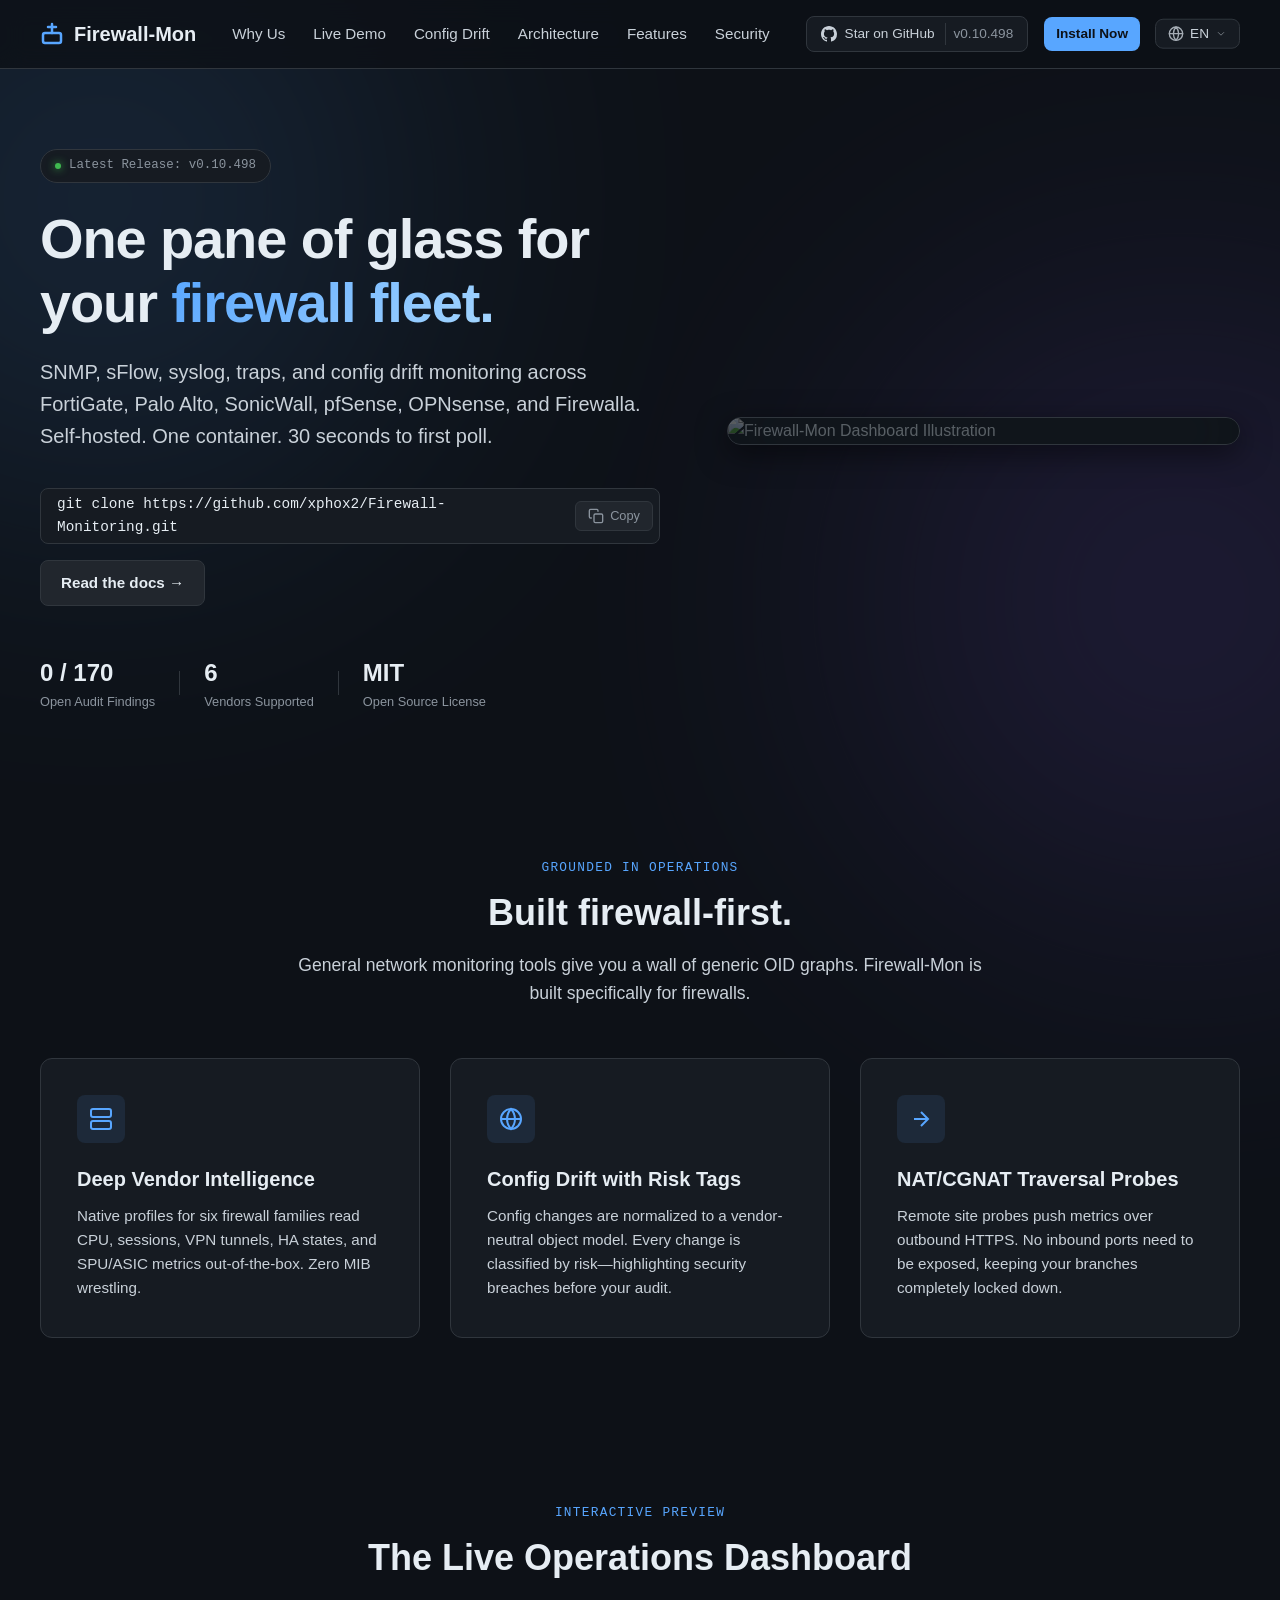
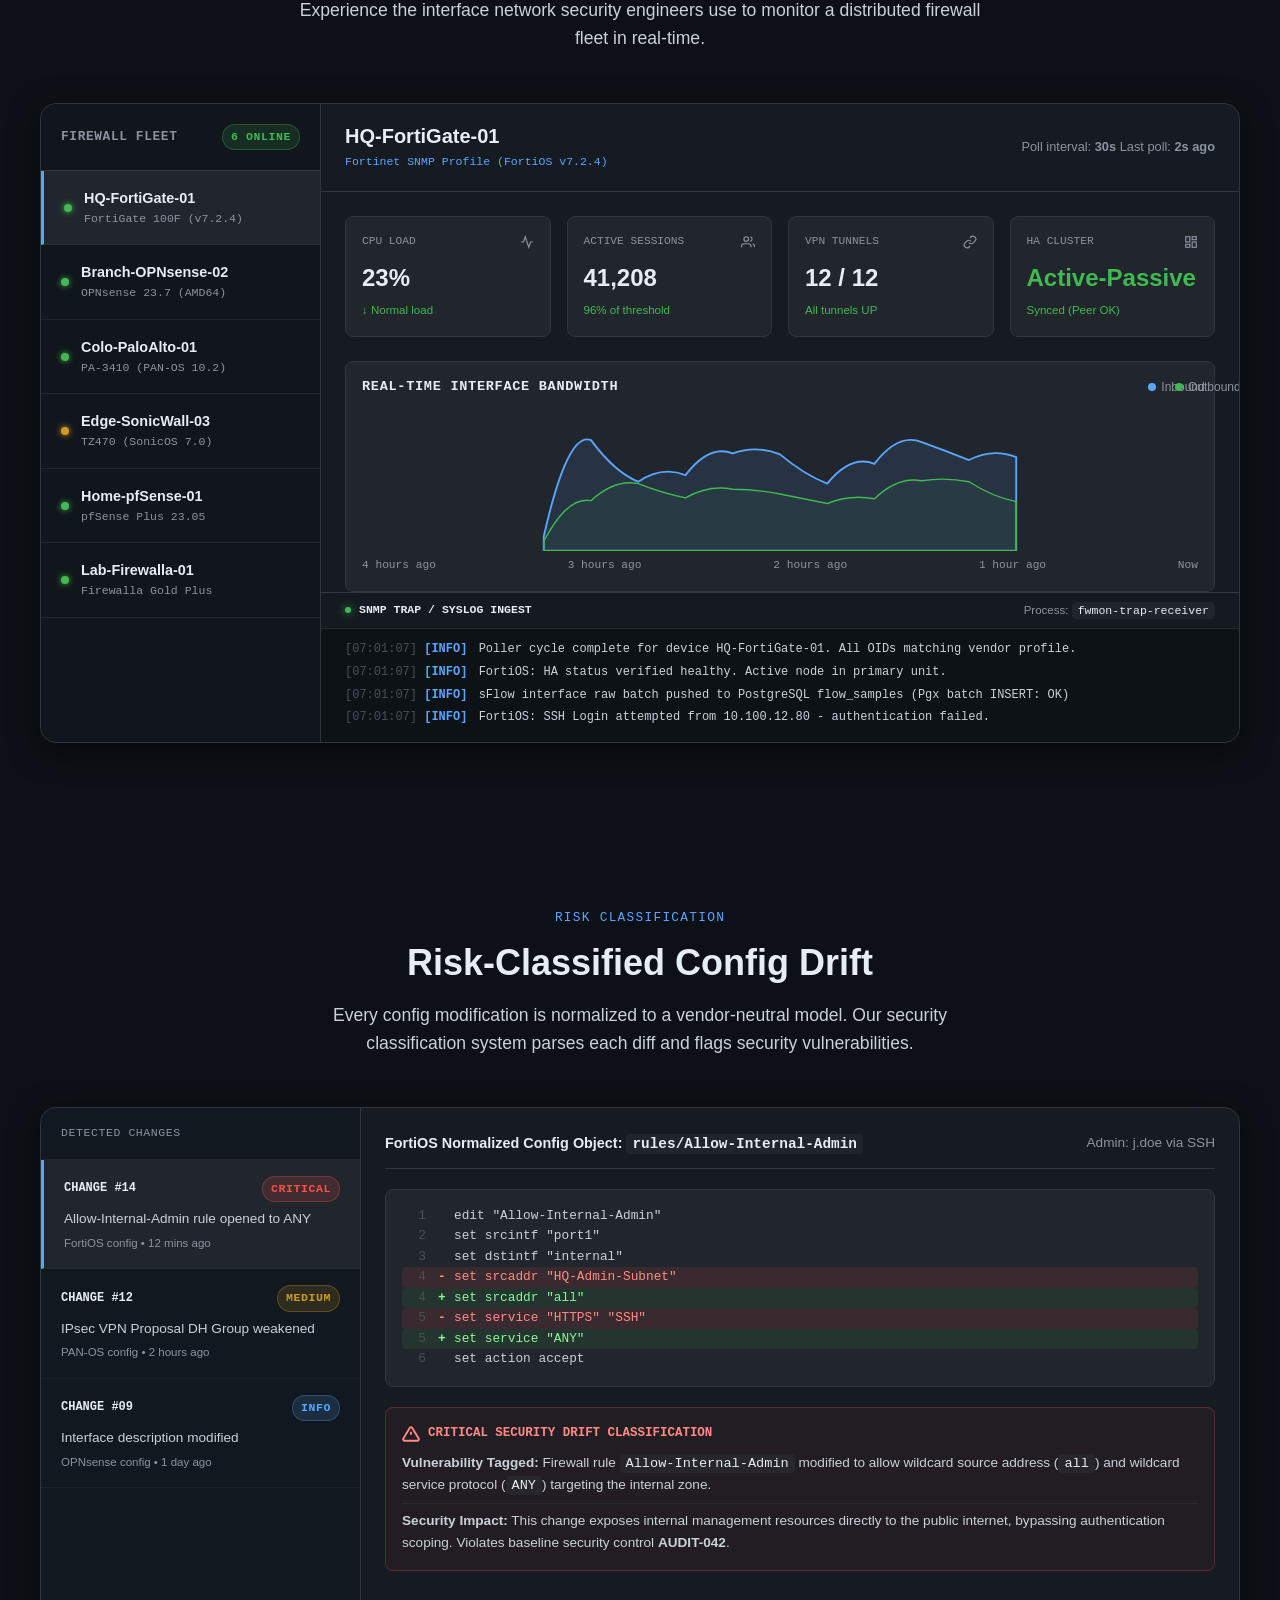
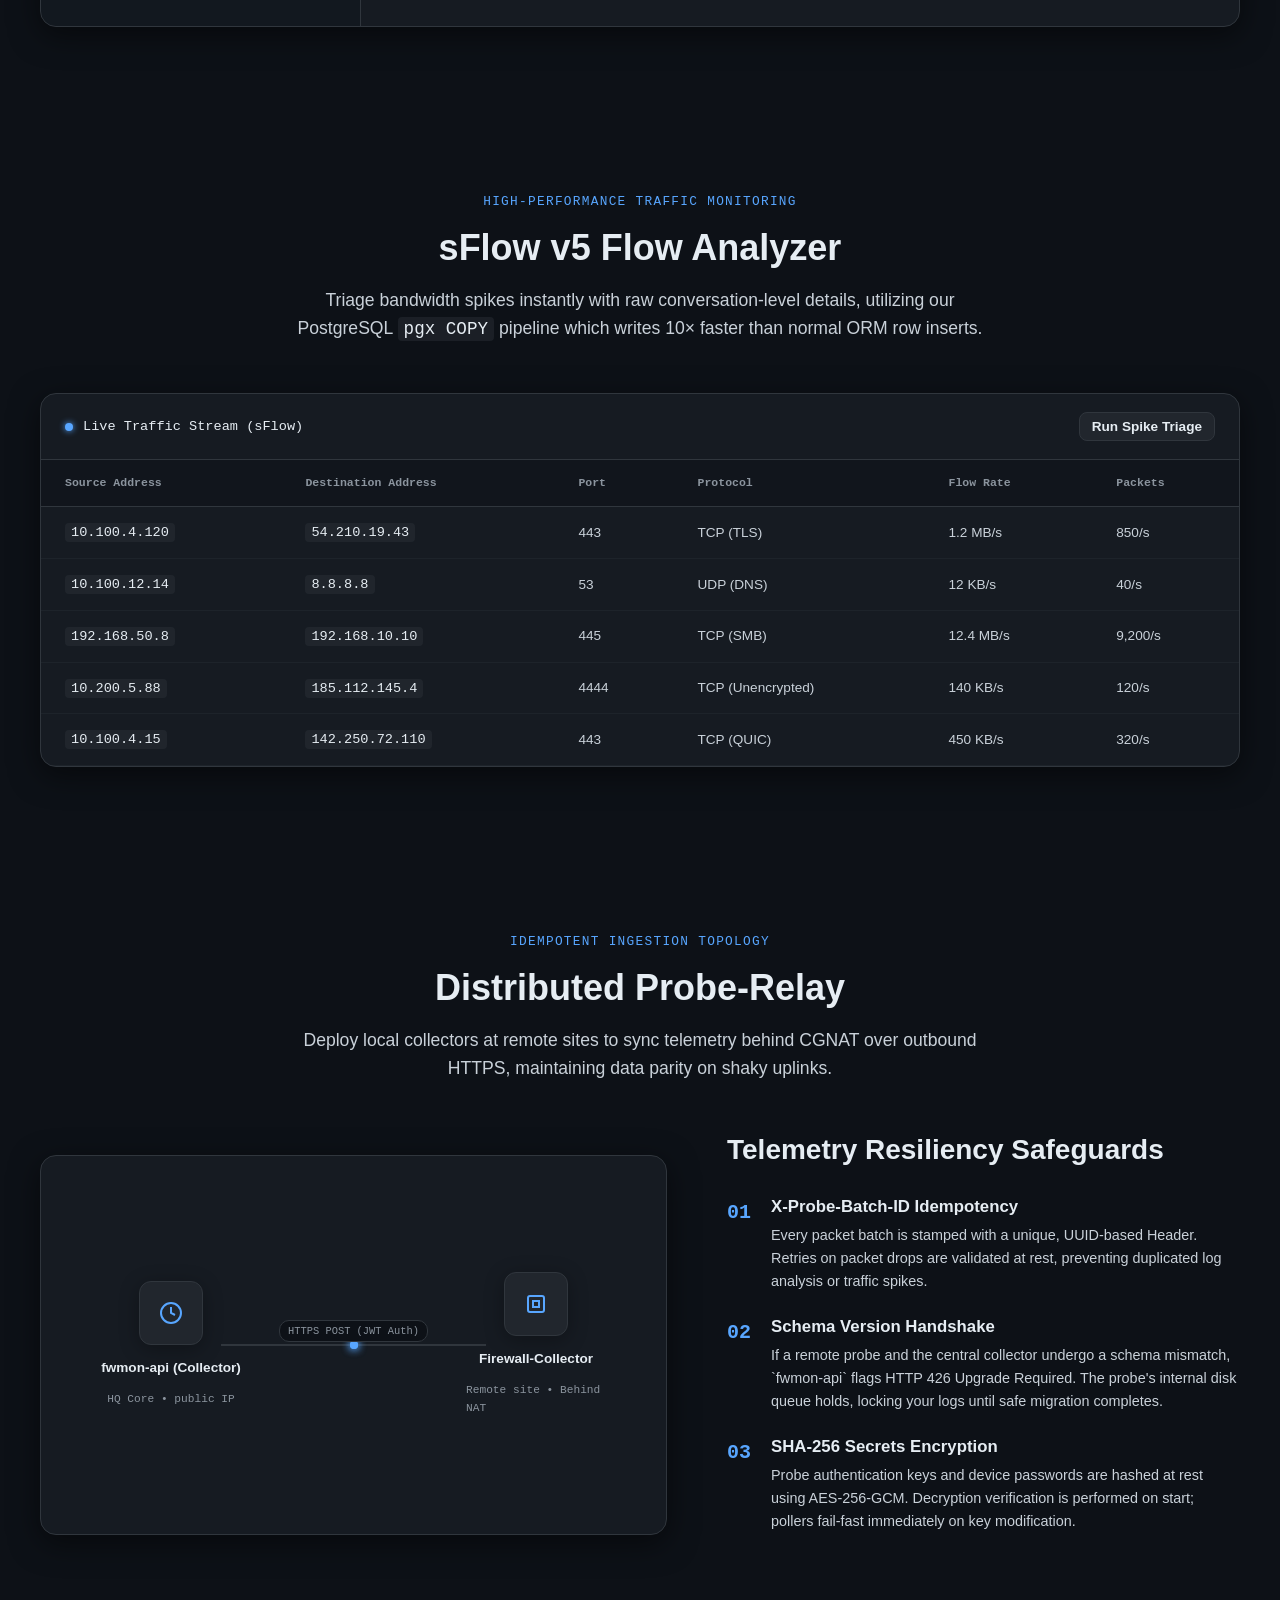
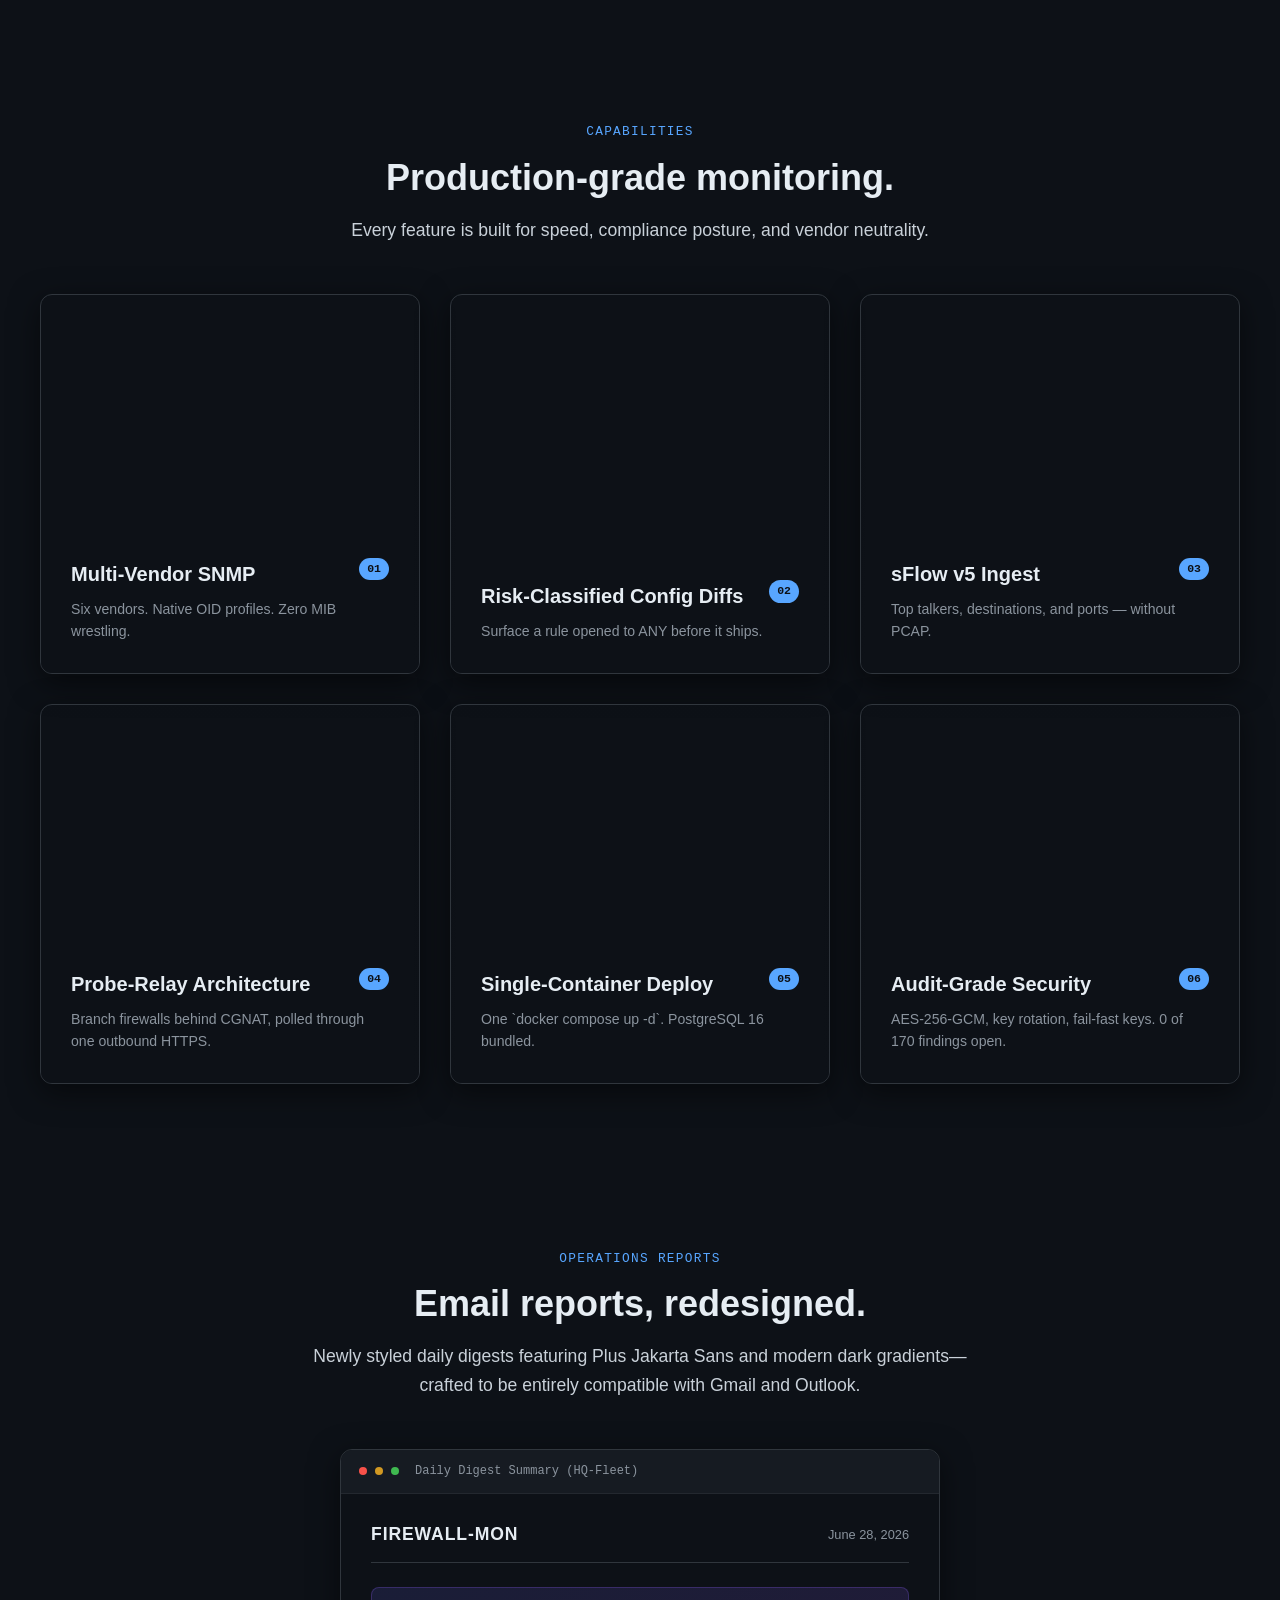
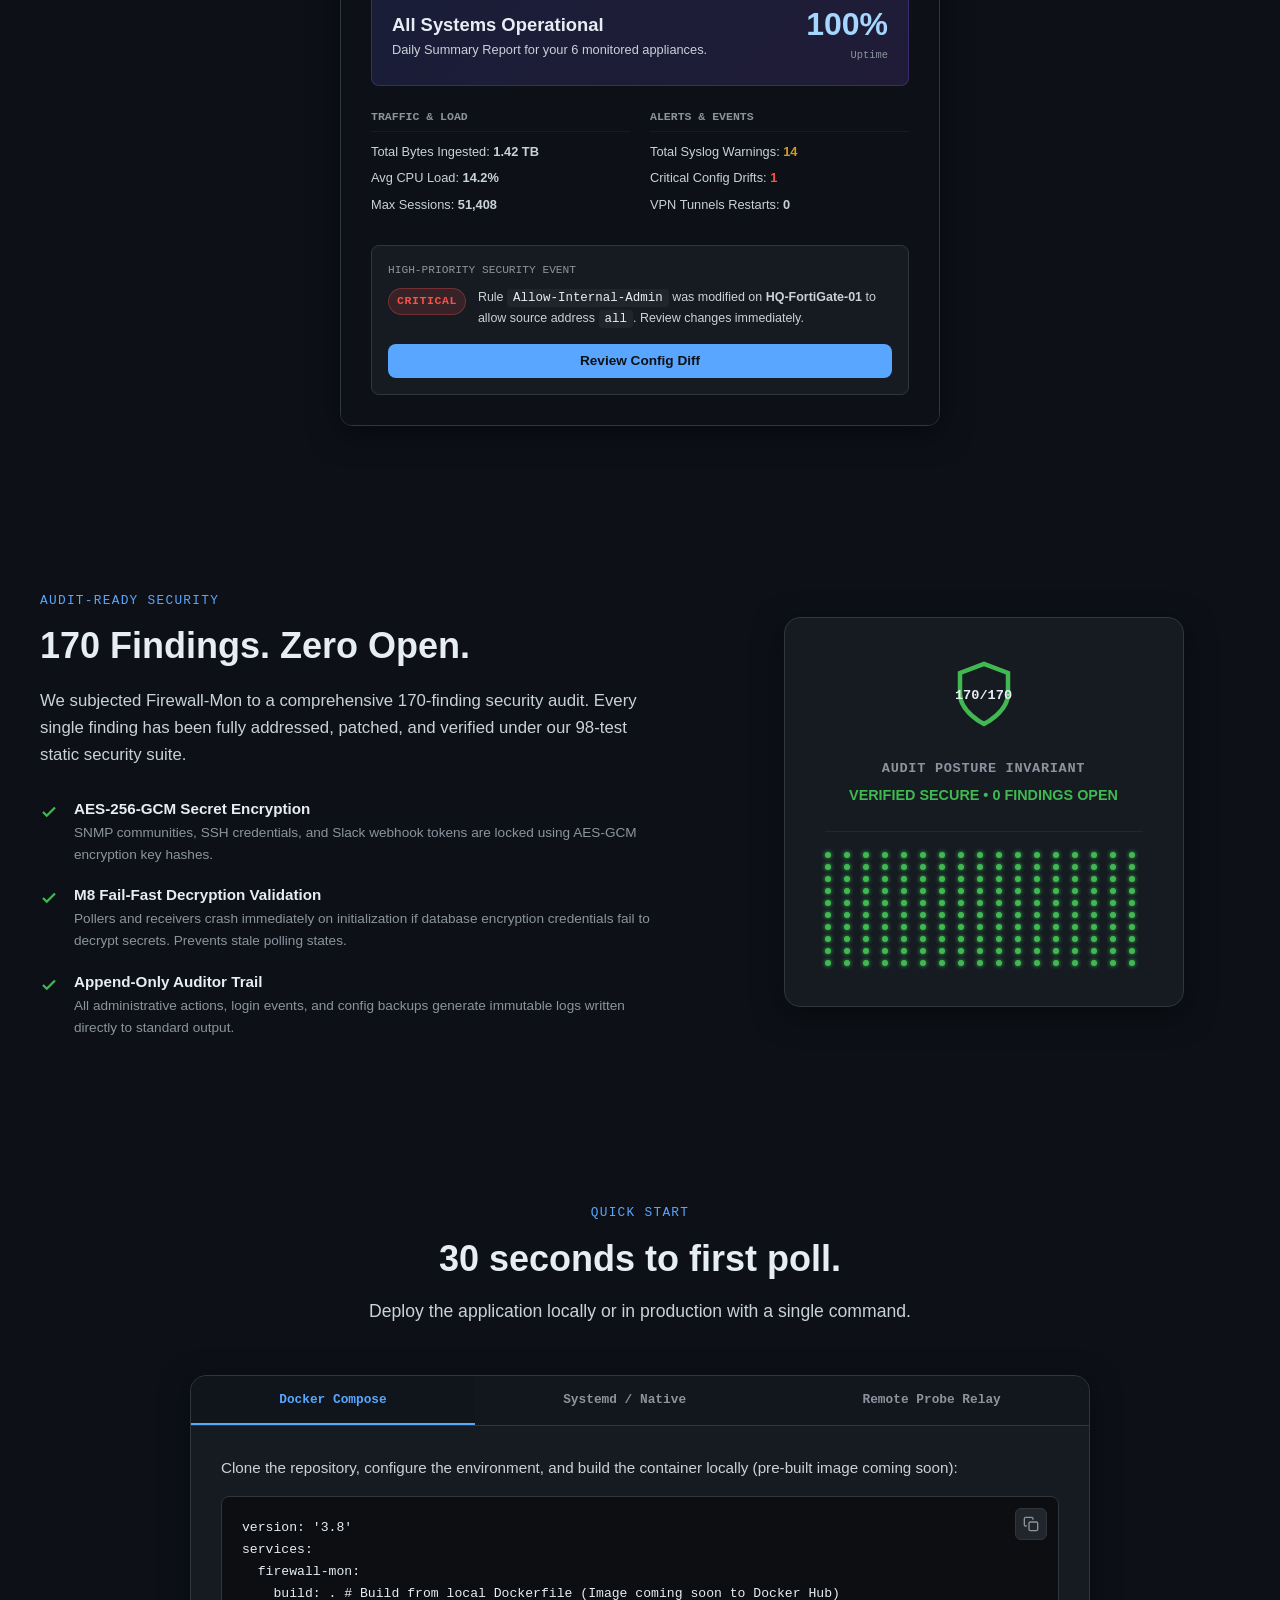
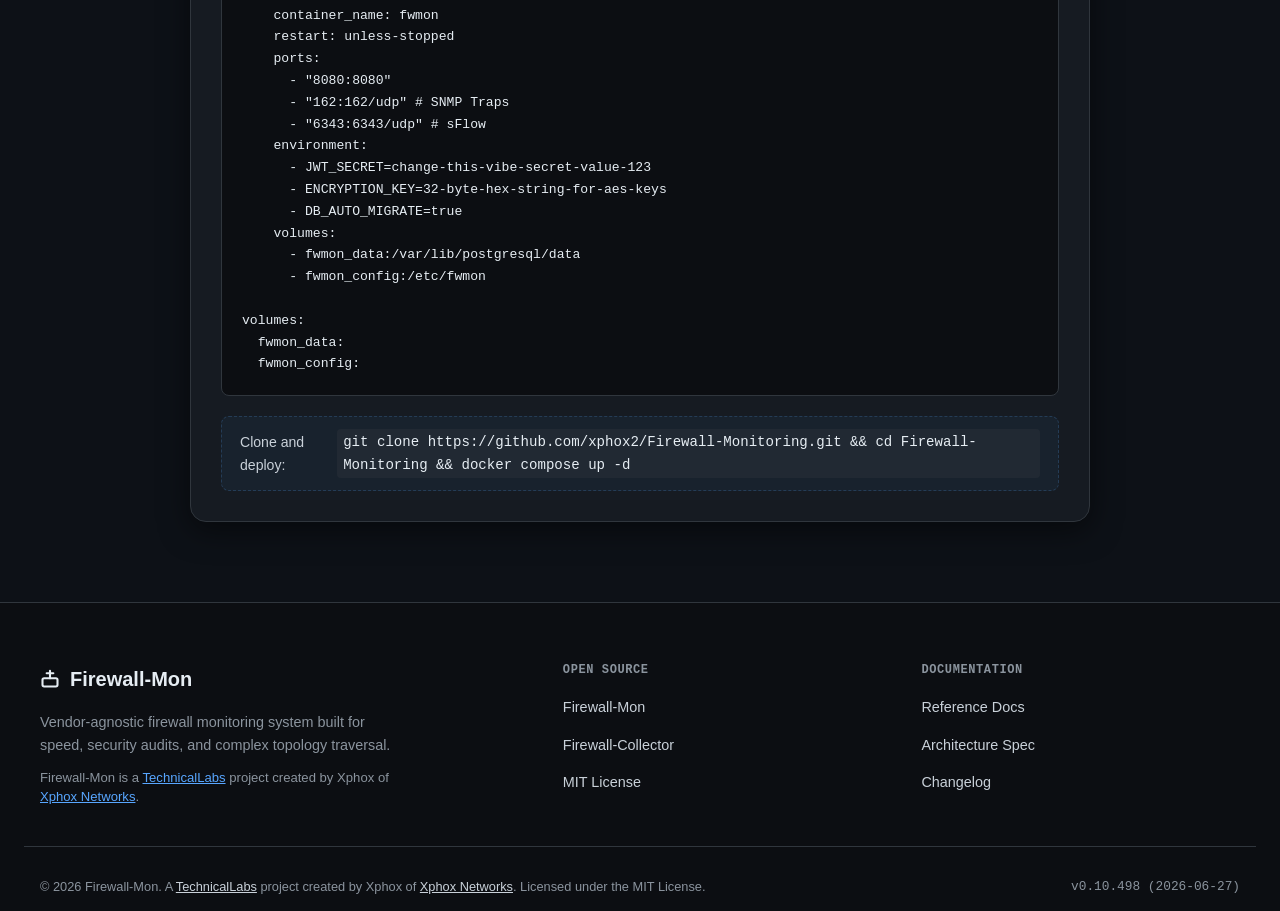
==== commit 6ac39c7d: "Added German, Italian, and Japanese localization files for i18n support" ====
--- a/index.html
+++ b/index.html
@@ -67,6 +67,13 @@
                     <button class="lang-option active" data-lang="en">English</button>
                     <button class="lang-option" data-lang="es">Español</button>
                     <button class="lang-option" data-lang="fr">Français</button>
+                    <button class="lang-option" data-lang="ja">日本語</button>
+                    <button class="lang-option" data-lang="zh">中文</button>
+                    <button class="lang-option" data-lang="de">Deutsch</button>
+                    <button class="lang-option" data-lang="pt">Português</button>
+                    <button class="lang-option" data-lang="ko">한국어</button>
+                    <button class="lang-option" data-lang="it">Italiano</button>
+                    <button class="lang-option" data-lang="ru">Русский</button>
                 </div>
             </div>
 
--- a/css/style.css
+++ b/css/style.css
@@ -193,10 +193,9 @@
 
 .header-container {
     position: relative;
-    max-width: 1200px;
-    margin: 0 auto;
-    padding: 16px 24px;
-    padding-right: 120px;
+    width: 100%;
+    padding: 16px 40px;
+    padding-right: 140px;
     display: flex;
     align-items: center;
     justify-content: space-between;
@@ -1648,6 +1647,7 @@
 
 .quickstart-content {
     padding: 30px;
+    min-height: 580px;
 }
 
 .qs-pane p {
@@ -1895,7 +1895,7 @@
    ========================================================================== */
 .lang-picker-container {
     position: absolute;
-    right: 24px;
+    right: 40px;
     top: 50%;
     transform: translateY(-50%);
     z-index: 110;
@@ -2018,7 +2018,8 @@
 
     .lang-picker-container {
         position: absolute;
-        right: 68px; /* Place to the left of the hamburger */
+        right: 68px;
+        left: auto;
         top: 50%;
         transform: translateY(-50%);
         z-index: 110;
@@ -2028,6 +2029,13 @@
         height: 60px;
         padding: 0 24px;
         padding-right: 120px;
+        display: flex;
+        justify-content: space-between;
+        align-items: center;
+    }
+
+    .logo {
+        margin: 0;
     }
 
     .site-header {
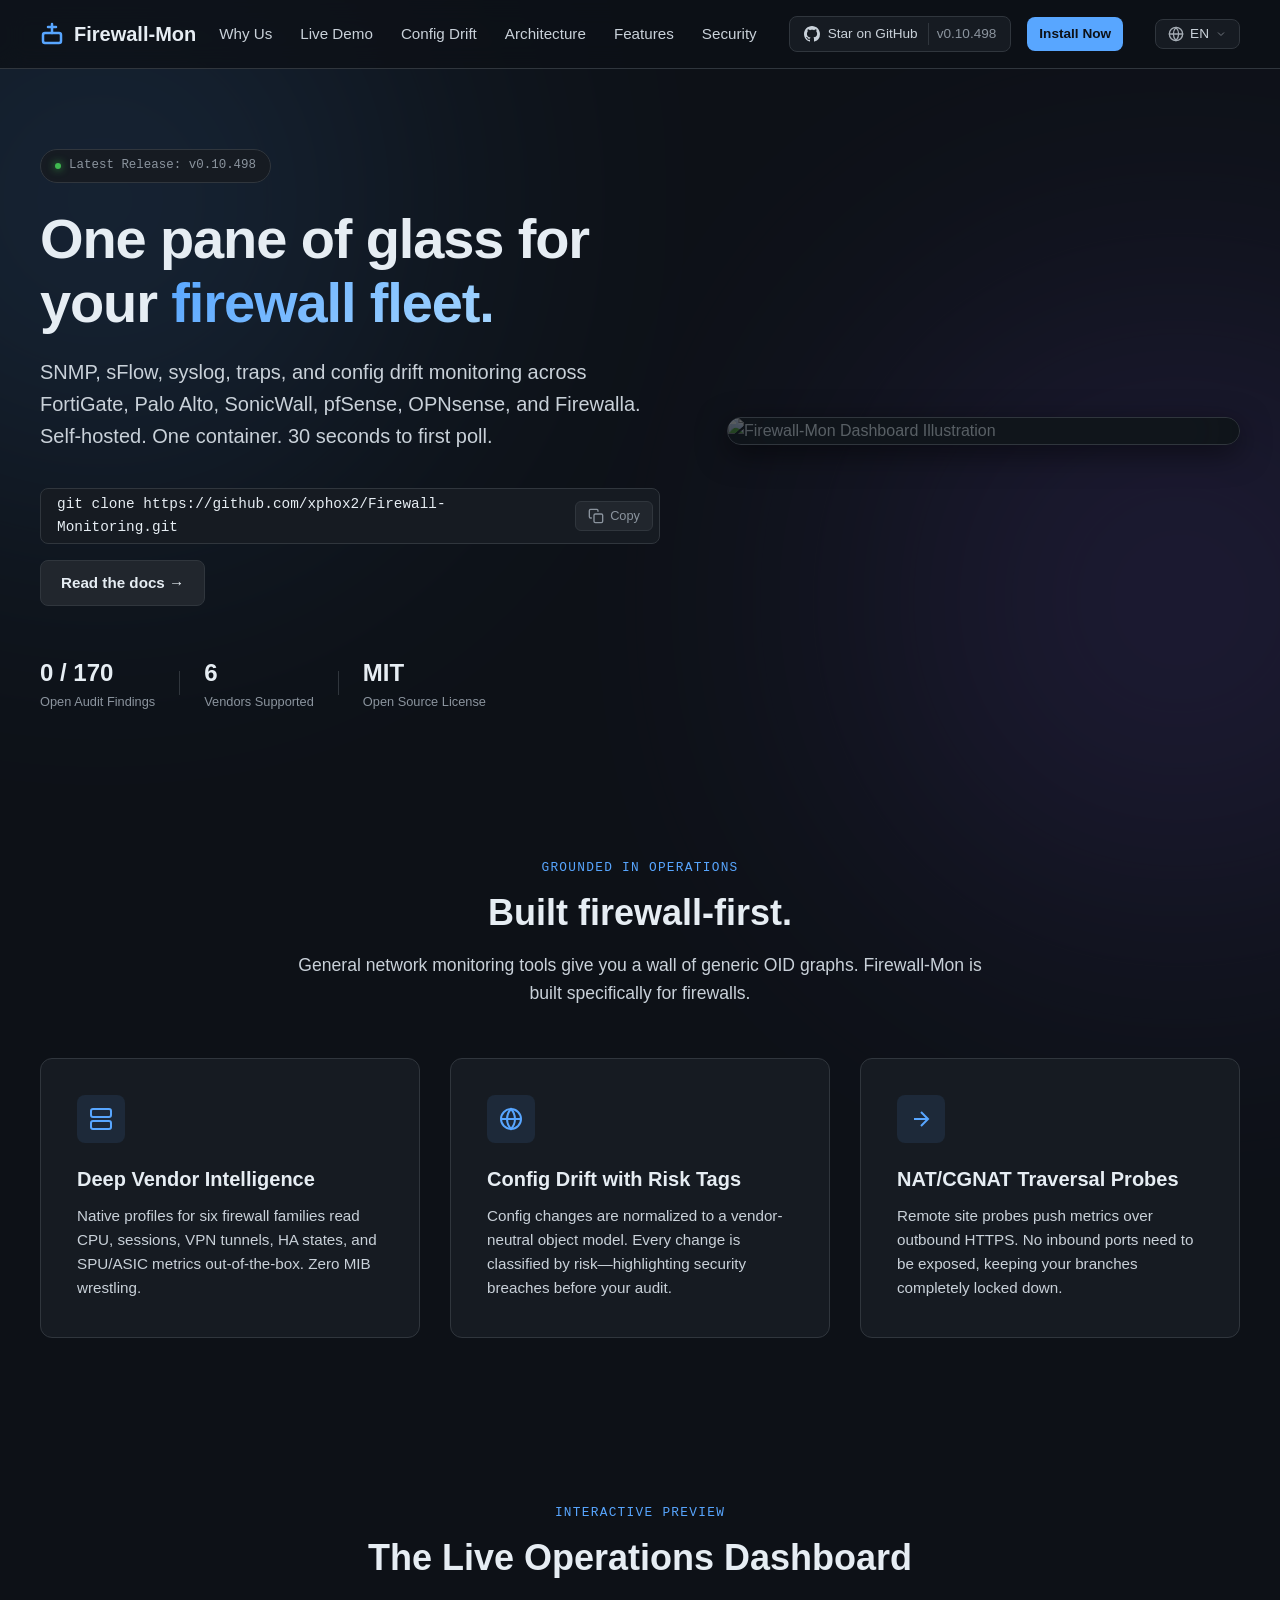
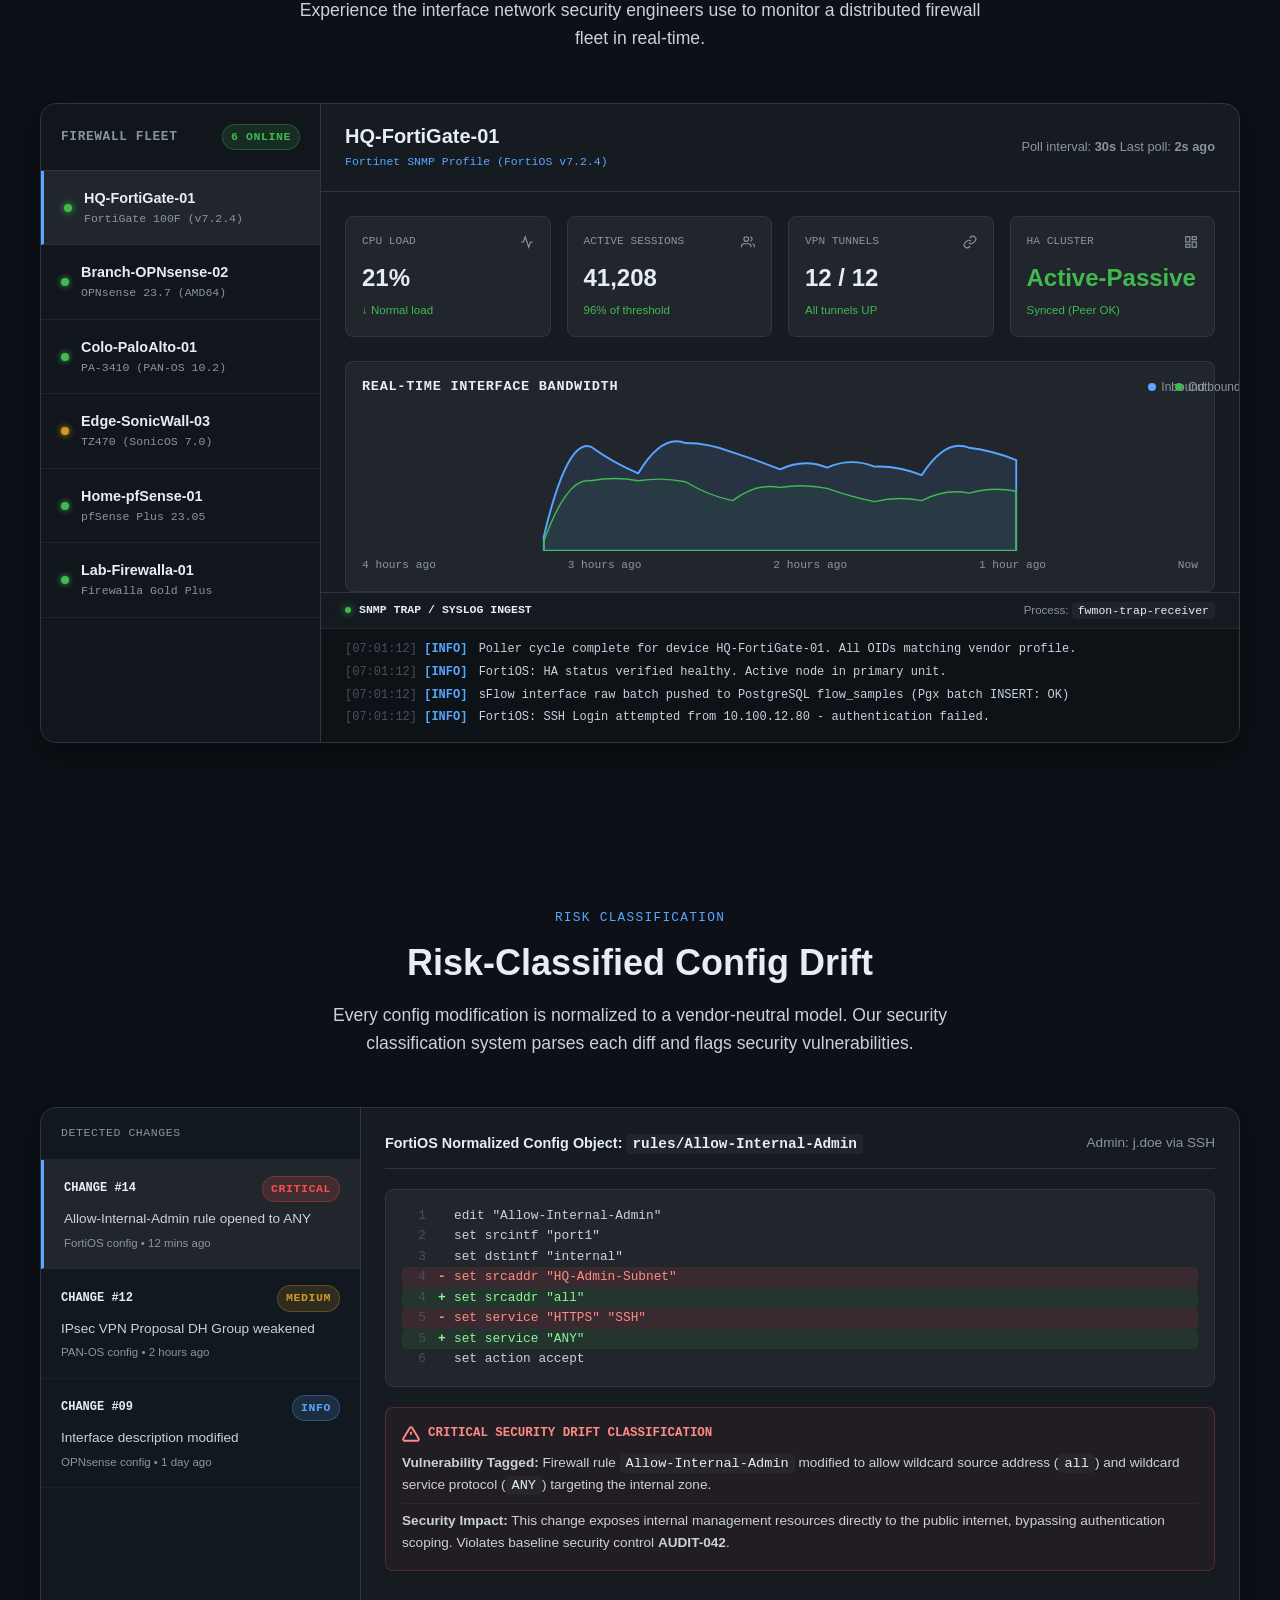
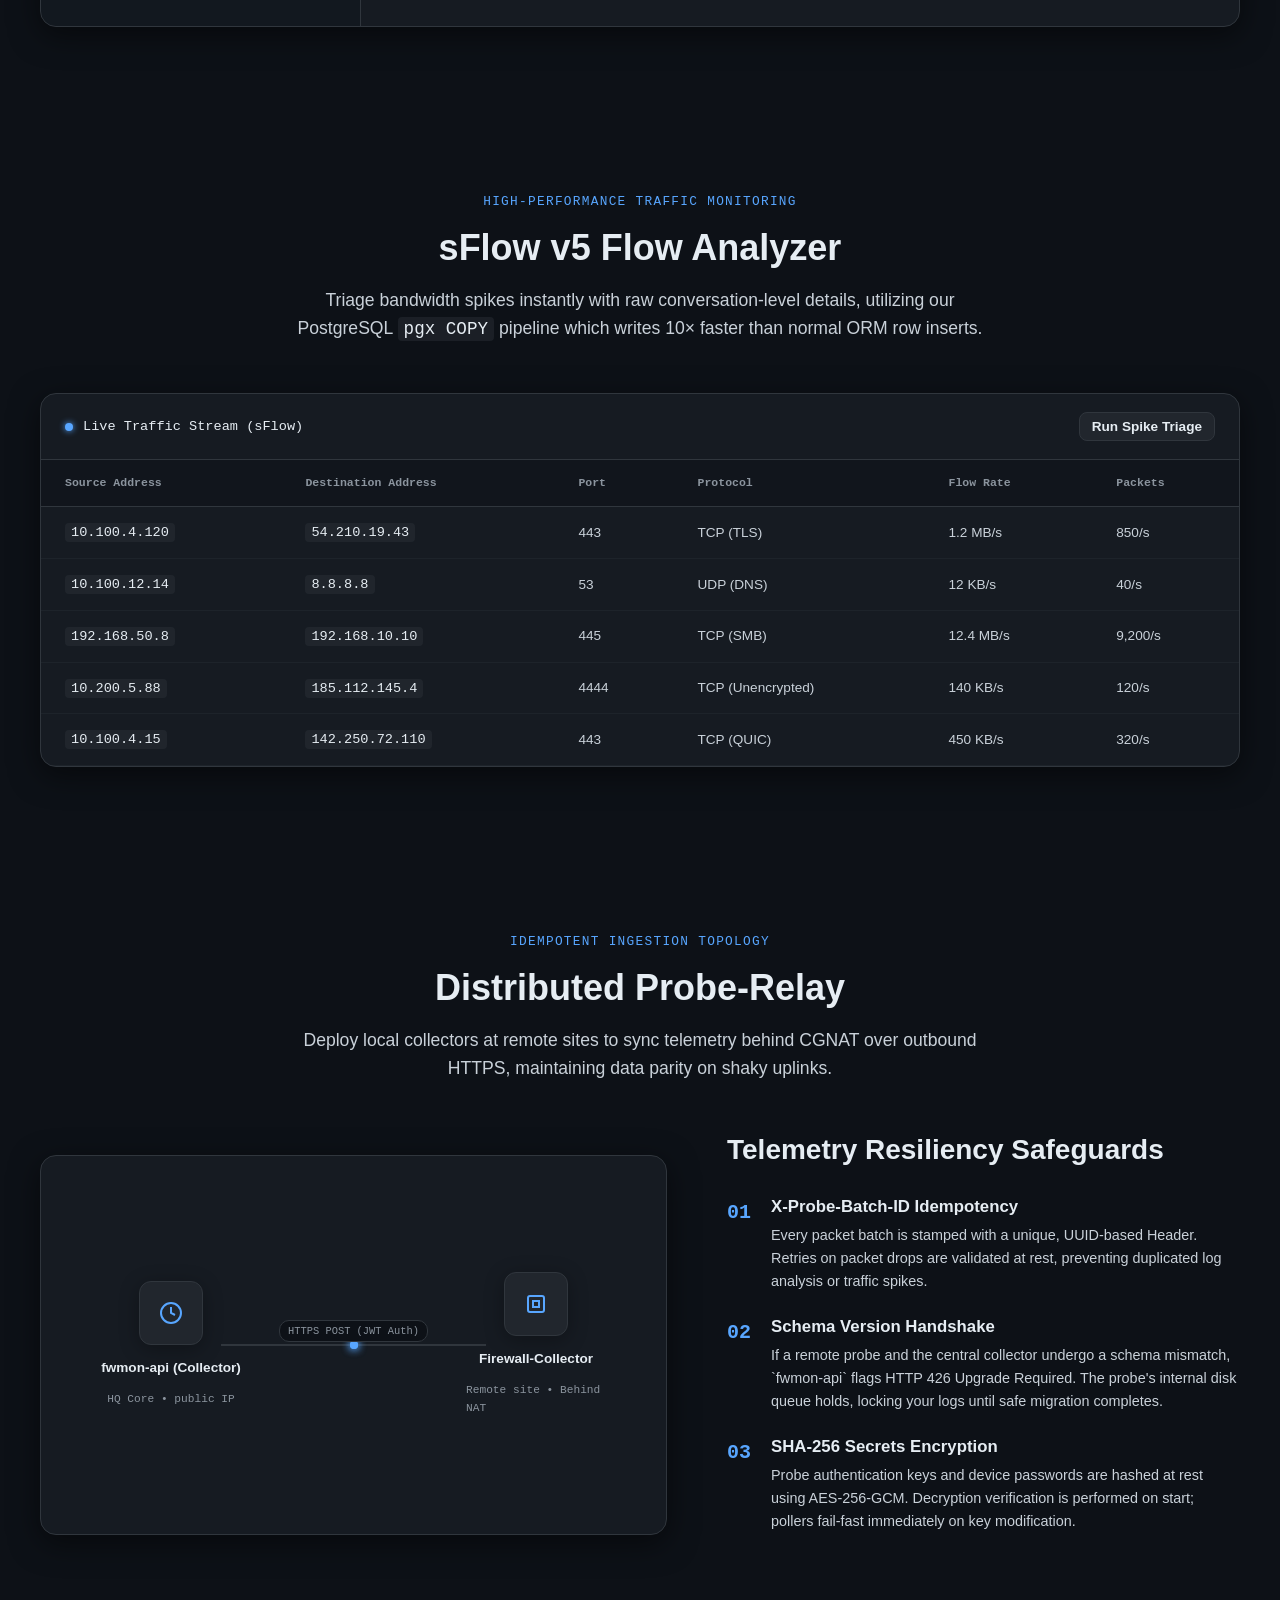
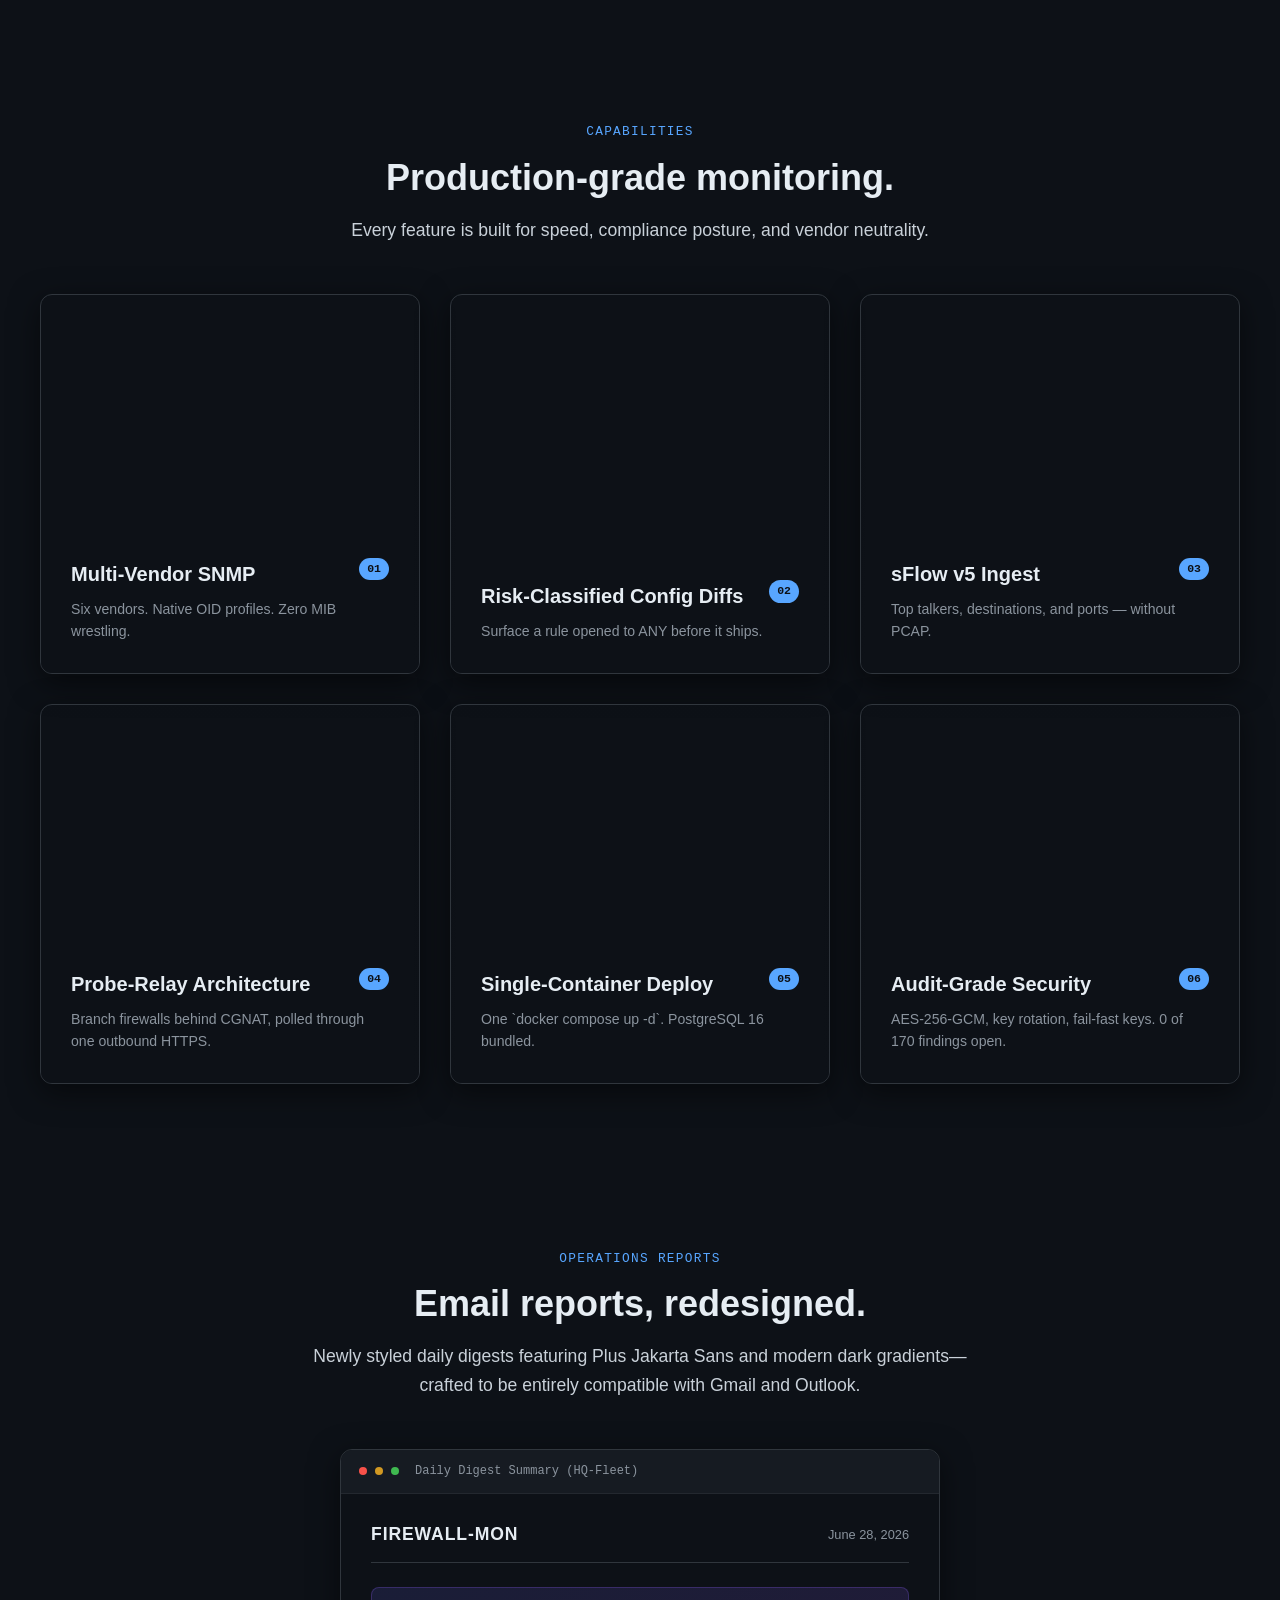
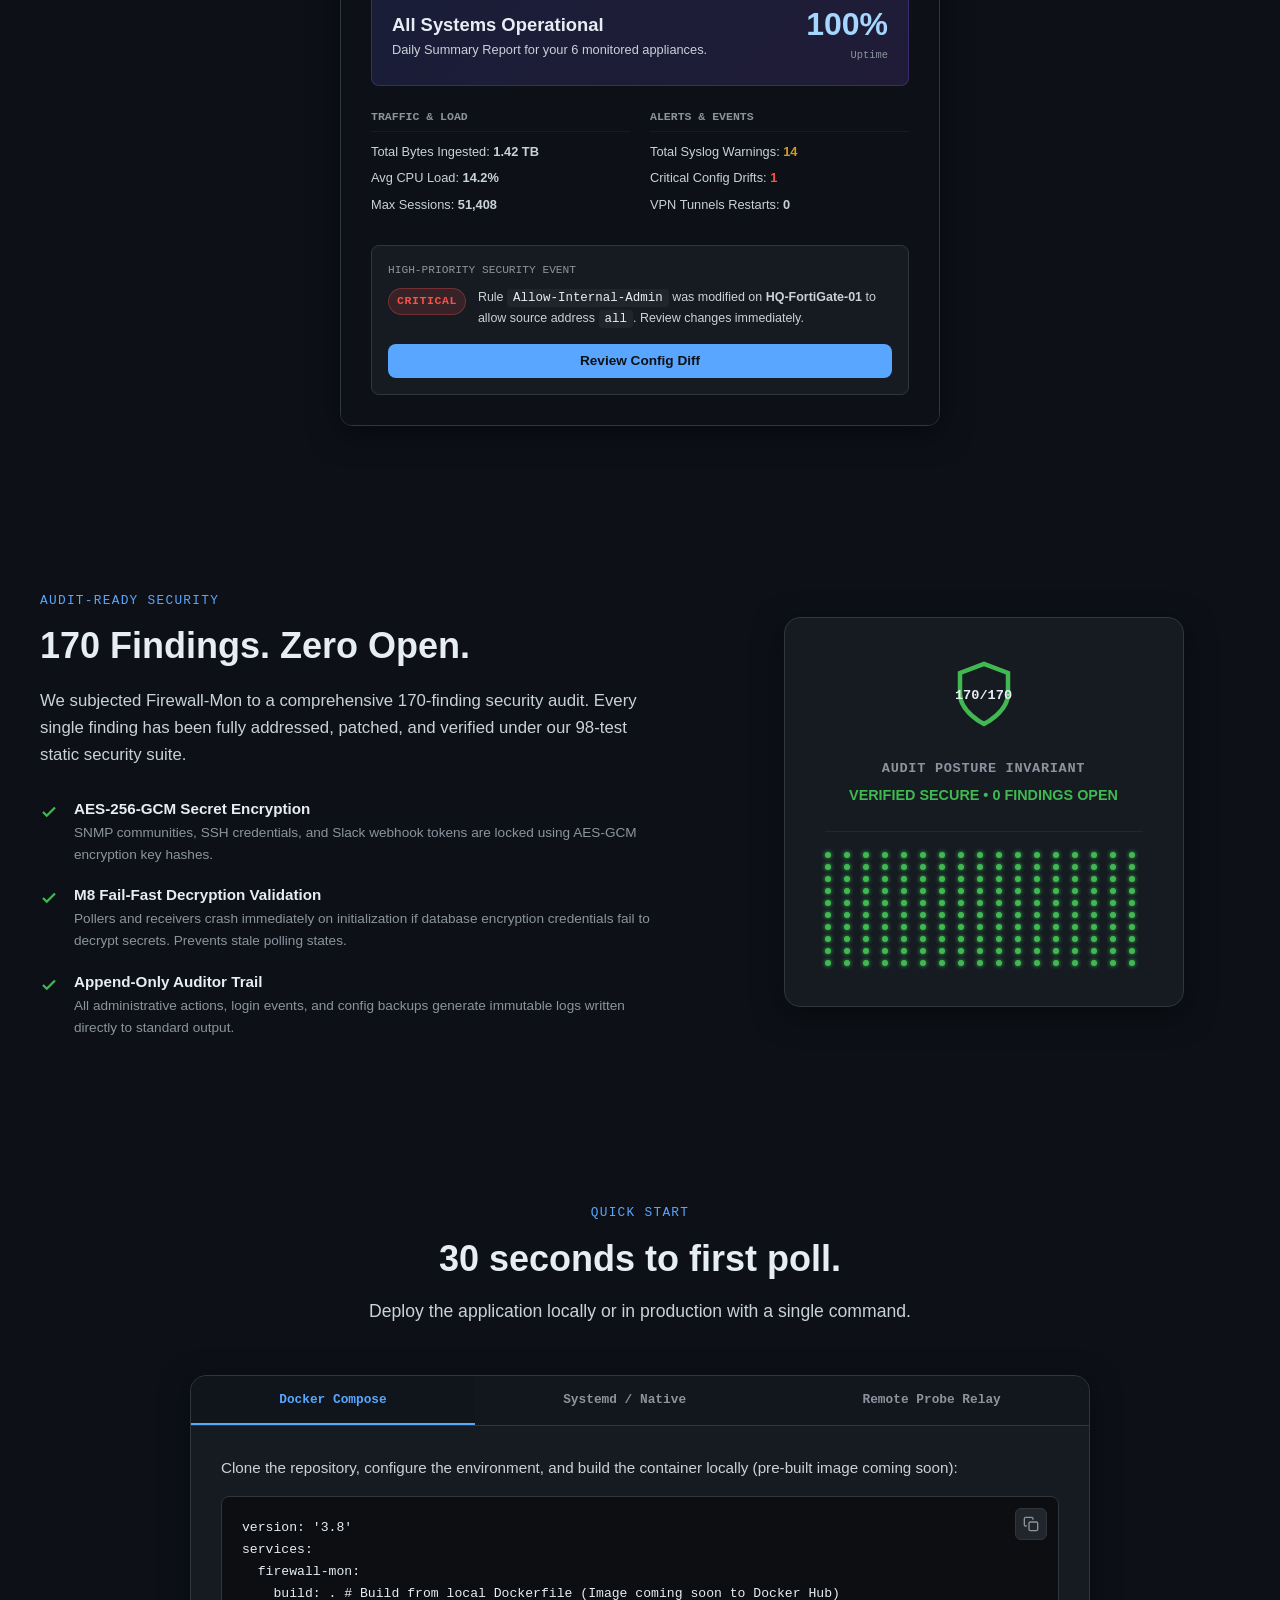
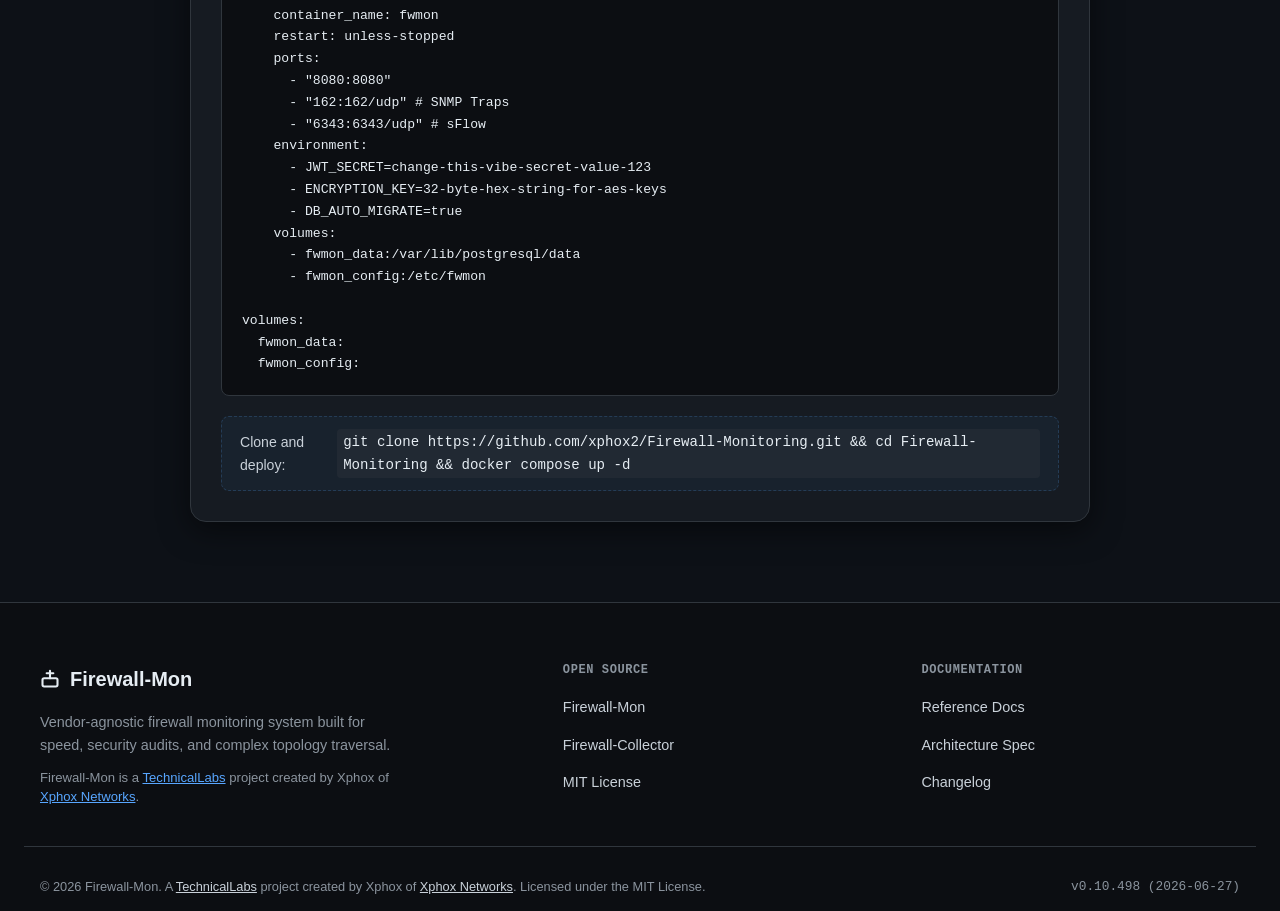
==== commit 6cccaffe: "Enhanced navigation and layout styles for better localization and mobile responsiveness" ====
--- a/index.html
+++ b/index.html
@@ -43,39 +43,39 @@
                     <li><a href="#features" data-i18n="nav.features">Features</a></li>
                     <li><a href="#security" data-i18n="nav.security">Security</a></li>
                 </ul>
+                
+                <div class="header-actions">
+                    <a href="https://github.com/xphox2/Firewall-Monitoring" target="_blank" class="github-stars-btn" id="github-stars-link">
+                        <svg width="16" height="16" viewBox="0 0 16 16" fill="currentColor">
+                            <path d="M8 0C3.58 0 0 3.58 0 8c0 3.54 2.29 6.53 5.47 7.59.4.07.55-.17.55-.38 0-.19-.01-.82-.01-1.49-2.01.37-2.53-.49-2.69-.94-.09-.23-.48-.94-.82-1.13-.28-.15-.68-.52-.01-.53.63-.01 1.08.58 1.23.82.72 1.21 1.87.87 2.33.66.07-.52.28-.87.51-1.07-1.78-.2-3.64-.89-3.64-3.95 0-.87.31-1.59.82-2.15-.08-.2-.36-1.02.08-2.12 0 0 .67-.21 2.2.82.64-.18 1.32-.27 2-.27.68 0 1.36.09 2 .27 1.53-1.04 2.2-.82 2.2-.82.44 1.1.16 1.92.08 2.12.51.56.82 1.27.82 2.15 0 3.07-1.87 3.75-3.65 3.95.29.25.54.73.54 1.48 0 1.07-.01 1.93-.01 2.2 0 .21.15.46.55.38A8.013 8.013 0 0016 8c0-4.42-3.58-8-8-8z"/>
+                        </svg>
+                        <span data-i18n="nav.github">Star on GitHub</span>
+                        <span class="stars-count" id="repo-stars">v0.10.498</span>
+                    </a>
+                    
+                    <a href="#quickstart" class="btn btn-primary btn-sm" data-i18n="nav.install">Install Now</a>
+                </div>
+
+                <div class="lang-picker-container" id="lang-picker-container">
+                    <button class="lang-picker-btn" id="lang-picker-btn" aria-label="Change Language">
+                        <svg width="16" height="16" viewBox="0 0 24 24" fill="none" stroke="currentColor" stroke-width="2" stroke-linecap="round" stroke-linejoin="round" class="globe-icon"><circle cx="12" cy="12" r="10"></circle><line x1="2" y1="12" x2="22" y2="12"></line><path d="M12 2a15.3 15.3 0 0 1 4 10 15.3 15.3 0 0 1-4 10 15.3 15.3 0 0 1-4-10 15.3 15.3 0 0 1 4-10z"></path></svg>
+                        <span id="active-lang-text">EN</span>
+                        <svg width="12" height="12" viewBox="0 0 24 24" fill="none" stroke="currentColor" stroke-width="2" class="chevron-icon"><polyline points="6 9 12 15 18 9"></polyline></svg>
+                    </button>
+                    <div class="lang-dropdown" id="lang-dropdown">
+                        <button class="lang-option active" data-lang="en">English</button>
+                        <button class="lang-option" data-lang="de">Deutsch</button>
+                        <button class="lang-option" data-lang="es">Español</button>
+                        <button class="lang-option" data-lang="fr">Français</button>
+                        <button class="lang-option" data-lang="it">Italiano</button>
+                        <button class="lang-option" data-lang="pt">Português</button>
+                        <button class="lang-option" data-lang="ru">Русский</button>
+                        <button class="lang-option" data-lang="ja">日本語</button>
+                        <button class="lang-option" data-lang="ko">한국어</button>
+                        <button class="lang-option" data-lang="zh">中文</button>
+                    </div>
+                </div>
             </nav>
-            
-            <div class="header-actions">
-                <a href="https://github.com/xphox2/Firewall-Monitoring" target="_blank" class="github-stars-btn" id="github-stars-link">
-                    <svg width="16" height="16" viewBox="0 0 16 16" fill="currentColor">
-                        <path d="M8 0C3.58 0 0 3.58 0 8c0 3.54 2.29 6.53 5.47 7.59.4.07.55-.17.55-.38 0-.19-.01-.82-.01-1.49-2.01.37-2.53-.49-2.69-.94-.09-.23-.48-.94-.82-1.13-.28-.15-.68-.52-.01-.53.63-.01 1.08.58 1.23.82.72 1.21 1.87.87 2.33.66.07-.52.28-.87.51-1.07-1.78-.2-3.64-.89-3.64-3.95 0-.87.31-1.59.82-2.15-.08-.2-.36-1.02.08-2.12 0 0 .67-.21 2.2.82.64-.18 1.32-.27 2-.27.68 0 1.36.09 2 .27 1.53-1.04 2.2-.82 2.2-.82.44 1.1.16 1.92.08 2.12.51.56.82 1.27.82 2.15 0 3.07-1.87 3.75-3.65 3.95.29.25.54.73.54 1.48 0 1.07-.01 1.93-.01 2.2 0 .21.15.46.55.38A8.013 8.013 0 0016 8c0-4.42-3.58-8-8-8z"/>
-                    </svg>
-                    <span data-i18n="nav.github">Star on GitHub</span>
-                    <span class="stars-count" id="repo-stars">v0.10.498</span>
-                </a>
-                
-                <a href="#quickstart" class="btn btn-primary btn-sm" data-i18n="nav.install">Install Now</a>
-            </div>
-
-            <div class="lang-picker-container" id="lang-picker-container">
-                <button class="lang-picker-btn" id="lang-picker-btn" aria-label="Change Language">
-                    <svg width="16" height="16" viewBox="0 0 24 24" fill="none" stroke="currentColor" stroke-width="2" stroke-linecap="round" stroke-linejoin="round" class="globe-icon"><circle cx="12" cy="12" r="10"></circle><line x1="2" y1="12" x2="22" y2="12"></line><path d="M12 2a15.3 15.3 0 0 1 4 10 15.3 15.3 0 0 1-4 10 15.3 15.3 0 0 1-4-10 15.3 15.3 0 0 1 4-10z"></path></svg>
-                    <span id="active-lang-text">EN</span>
-                    <svg width="12" height="12" viewBox="0 0 24 24" fill="none" stroke="currentColor" stroke-width="2" class="chevron-icon"><polyline points="6 9 12 15 18 9"></polyline></svg>
-                </button>
-                <div class="lang-dropdown" id="lang-dropdown">
-                    <button class="lang-option active" data-lang="en">English</button>
-                    <button class="lang-option" data-lang="es">Español</button>
-                    <button class="lang-option" data-lang="fr">Français</button>
-                    <button class="lang-option" data-lang="ja">日本語</button>
-                    <button class="lang-option" data-lang="zh">中文</button>
-                    <button class="lang-option" data-lang="de">Deutsch</button>
-                    <button class="lang-option" data-lang="pt">Português</button>
-                    <button class="lang-option" data-lang="ko">한국어</button>
-                    <button class="lang-option" data-lang="it">Italiano</button>
-                    <button class="lang-option" data-lang="ru">Русский</button>
-                </div>
-            </div>
 
             <button class="mobile-nav-toggle" id="mobile-nav-toggle" aria-label="Toggle Navigation">
                 <svg width="24" height="24" viewBox="0 0 24 24" fill="none" stroke="currentColor" stroke-width="2.5" stroke-linecap="round" stroke-linejoin="round">
--- a/css/style.css
+++ b/css/style.css
@@ -195,10 +195,16 @@
     position: relative;
     width: 100%;
     padding: 16px 40px;
-    padding-right: 140px;
     display: flex;
     align-items: center;
     justify-content: space-between;
+}
+
+.main-nav {
+    display: flex;
+    align-items: center;
+    gap: 32px;
+    margin-left: auto;
 }
 
 .logo {
@@ -1647,7 +1653,7 @@
 
 .quickstart-content {
     padding: 30px;
-    min-height: 580px;
+    min-height: 650px;
 }
 
 .qs-pane p {
@@ -1894,10 +1900,8 @@
    Language Picker Styles
    ========================================================================== */
 .lang-picker-container {
-    position: absolute;
-    right: 40px;
-    top: 50%;
-    transform: translateY(-50%);
+    position: relative;
+    display: inline-block;
     z-index: 110;
 }
 
@@ -2017,18 +2021,12 @@
     }
 
     .lang-picker-container {
-        position: absolute;
-        right: 68px;
-        left: auto;
-        top: 50%;
-        transform: translateY(-50%);
-        z-index: 110;
+        display: none;
     }
 
     .header-container {
         height: 60px;
         padding: 0 24px;
-        padding-right: 120px;
         display: flex;
         justify-content: space-between;
         align-items: center;
@@ -2044,42 +2042,55 @@
         align-items: center;
     }
 
-    /* Main Navigation Drawer */
+    /* Mobile Side Drawer Navigation */
     .main-nav {
-        display: none;
-    }
-    
-    .header-actions {
-        display: none;
-    }
-
-    .site-header.nav-open .main-nav {
         display: flex;
         position: fixed;
-        top: 60px;
-        left: 0;
-        width: 100%;
-        height: calc(100vh - 60px);
+        top: 0;
+        right: 0;
+        width: 320px;
+        height: 100vh;
         background-color: rgba(13, 17, 23, 0.98);
-        backdrop-filter: blur(16px);
+        backdrop-filter: blur(20px);
         flex-direction: column;
-        padding: 40px 24px;
+        padding: 80px 24px 40px;
         justify-content: flex-start;
         align-items: stretch;
         gap: 32px;
-        z-index: 95;
+        z-index: 100;
+        border-left: var(--border);
         overflow-y: auto;
-        border-top: var(--border);
-    }
-
-    .site-header.nav-open .main-nav .nav-links {
+        
+        transform: translateX(100%);
+        transition: transform 0.3s cubic-bezier(0.4, 0, 0.2, 1);
+    }
+
+    .site-header.nav-open .main-nav {
+        transform: translateX(0);
+    }
+
+    /* Modal Backdrop on Open */
+    body.nav-open::after {
+        content: "";
+        position: fixed;
+        top: 0;
+        left: 0;
+        width: 100vw;
+        height: 100vh;
+        background-color: rgba(0, 0, 0, 0.6);
+        backdrop-filter: blur(4px);
+        z-index: 90;
+        pointer-events: auto;
+    }
+
+    .main-nav .nav-links {
         flex-direction: column;
         align-items: flex-start;
         gap: 16px;
         width: 100%;
     }
 
-    .site-header.nav-open .main-nav .nav-links a {
+    .main-nav .nav-links a {
         font-size: 1.2rem;
         display: block;
         width: 100%;
@@ -2087,22 +2098,52 @@
         border-bottom: 1px solid rgba(255, 255, 255, 0.05);
     }
 
-    .site-header.nav-open .header-actions {
+    .main-nav .header-actions {
         display: flex;
         flex-direction: column;
         gap: 16px;
         margin-top: auto;
-        padding-bottom: 40px;
+        padding-top: 40px;
     }
     
-    .site-header.nav-open .header-actions .github-stars-btn,
-    .site-header.nav-open .header-actions .btn {
+    .main-nav .header-actions .github-stars-btn,
+    .main-nav .header-actions .btn {
         width: 100%;
         justify-content: center;
         padding: 12px;
         font-size: 1rem;
     }
 
+    .main-nav .lang-picker-container {
+        display: block;
+        position: relative;
+        left: auto;
+        right: auto;
+        top: auto;
+        transform: none;
+        margin-top: 10px;
+        width: 100%;
+    }
+
+    .main-nav .lang-picker-btn {
+        width: 100%;
+        justify-content: space-between;
+        padding: 12px 16px;
+        background-color: var(--bg-secondary);
+        border: var(--border);
+    }
+
+    .main-nav .lang-dropdown {
+        top: auto;
+        bottom: calc(100% + 8px);
+        left: 0;
+        right: 0;
+        width: 100%;
+        max-height: 200px;
+        overflow-y: auto;
+        box-shadow: 0 -4px 12px rgba(0, 0, 0, 0.5);
+    }
+
     /* Animate Hamburger to X */
     .site-header.nav-open .mobile-nav-toggle .line-mid {
         opacity: 0;
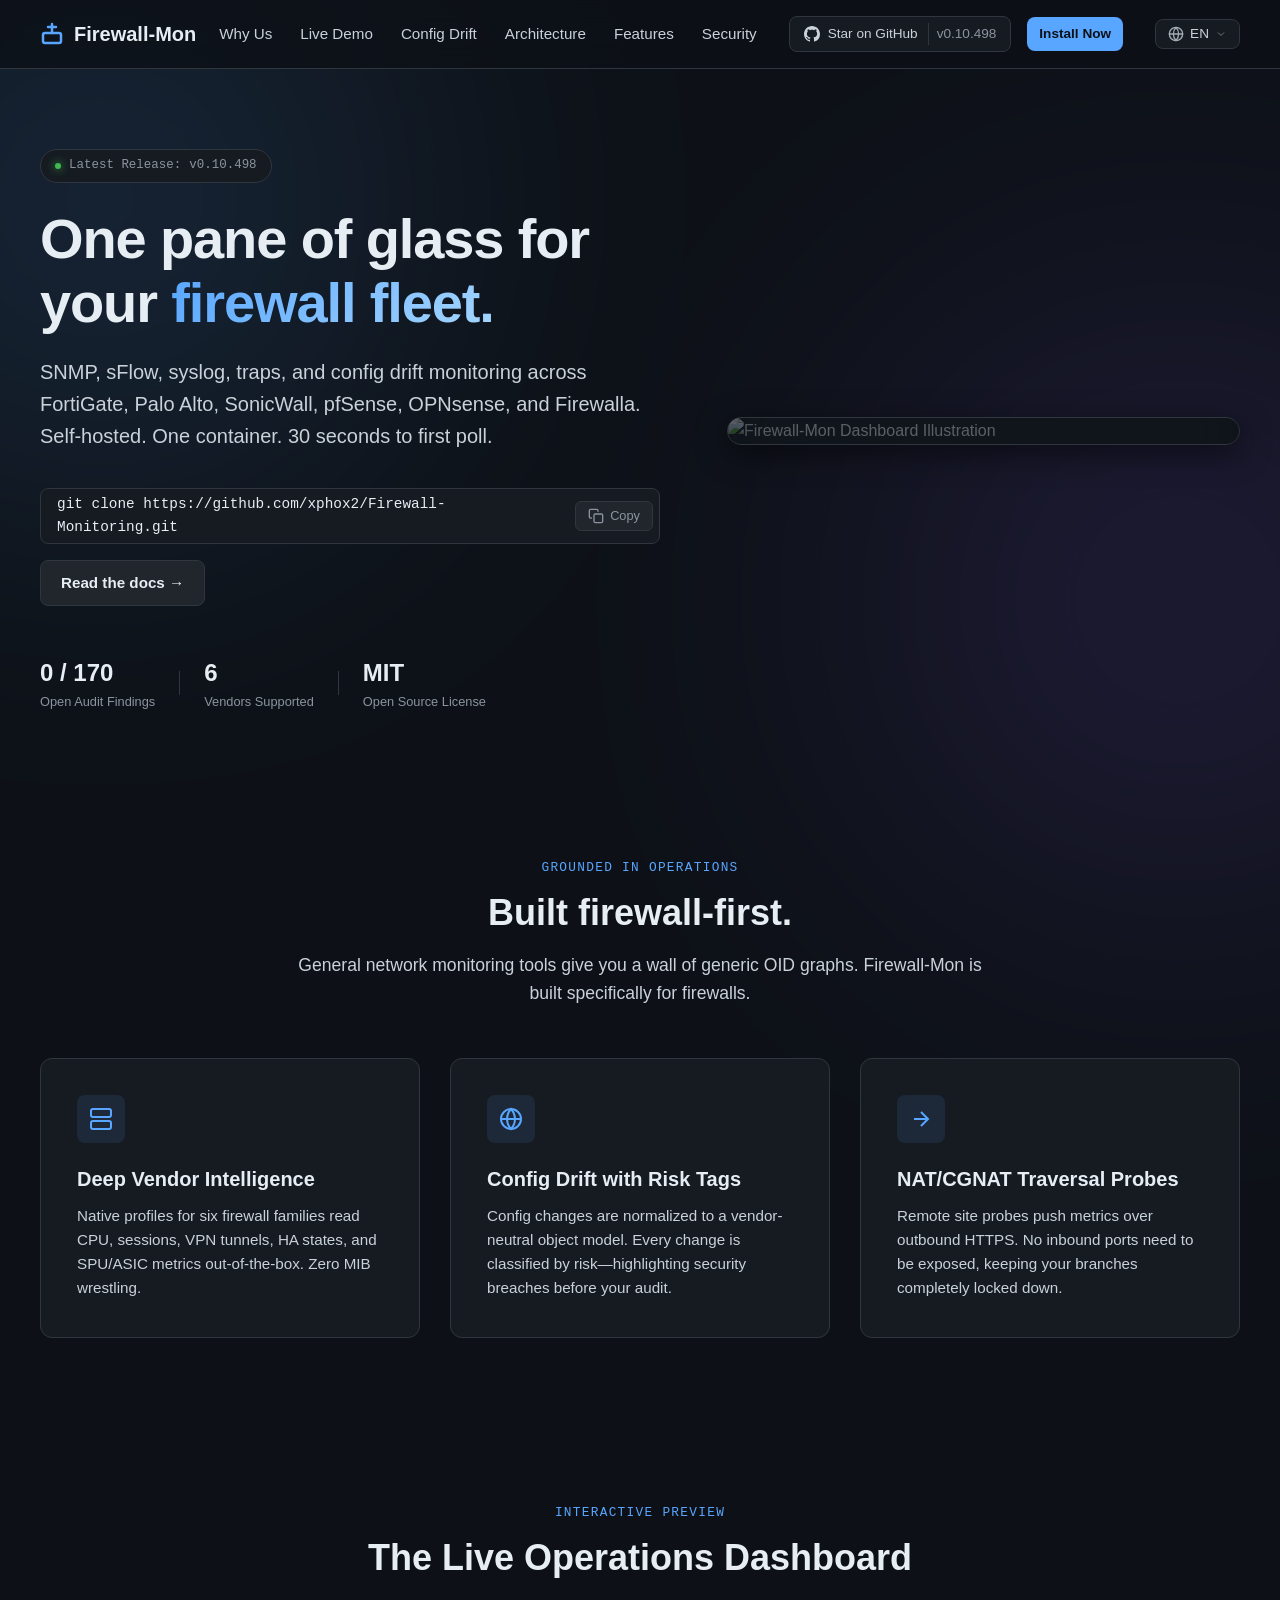
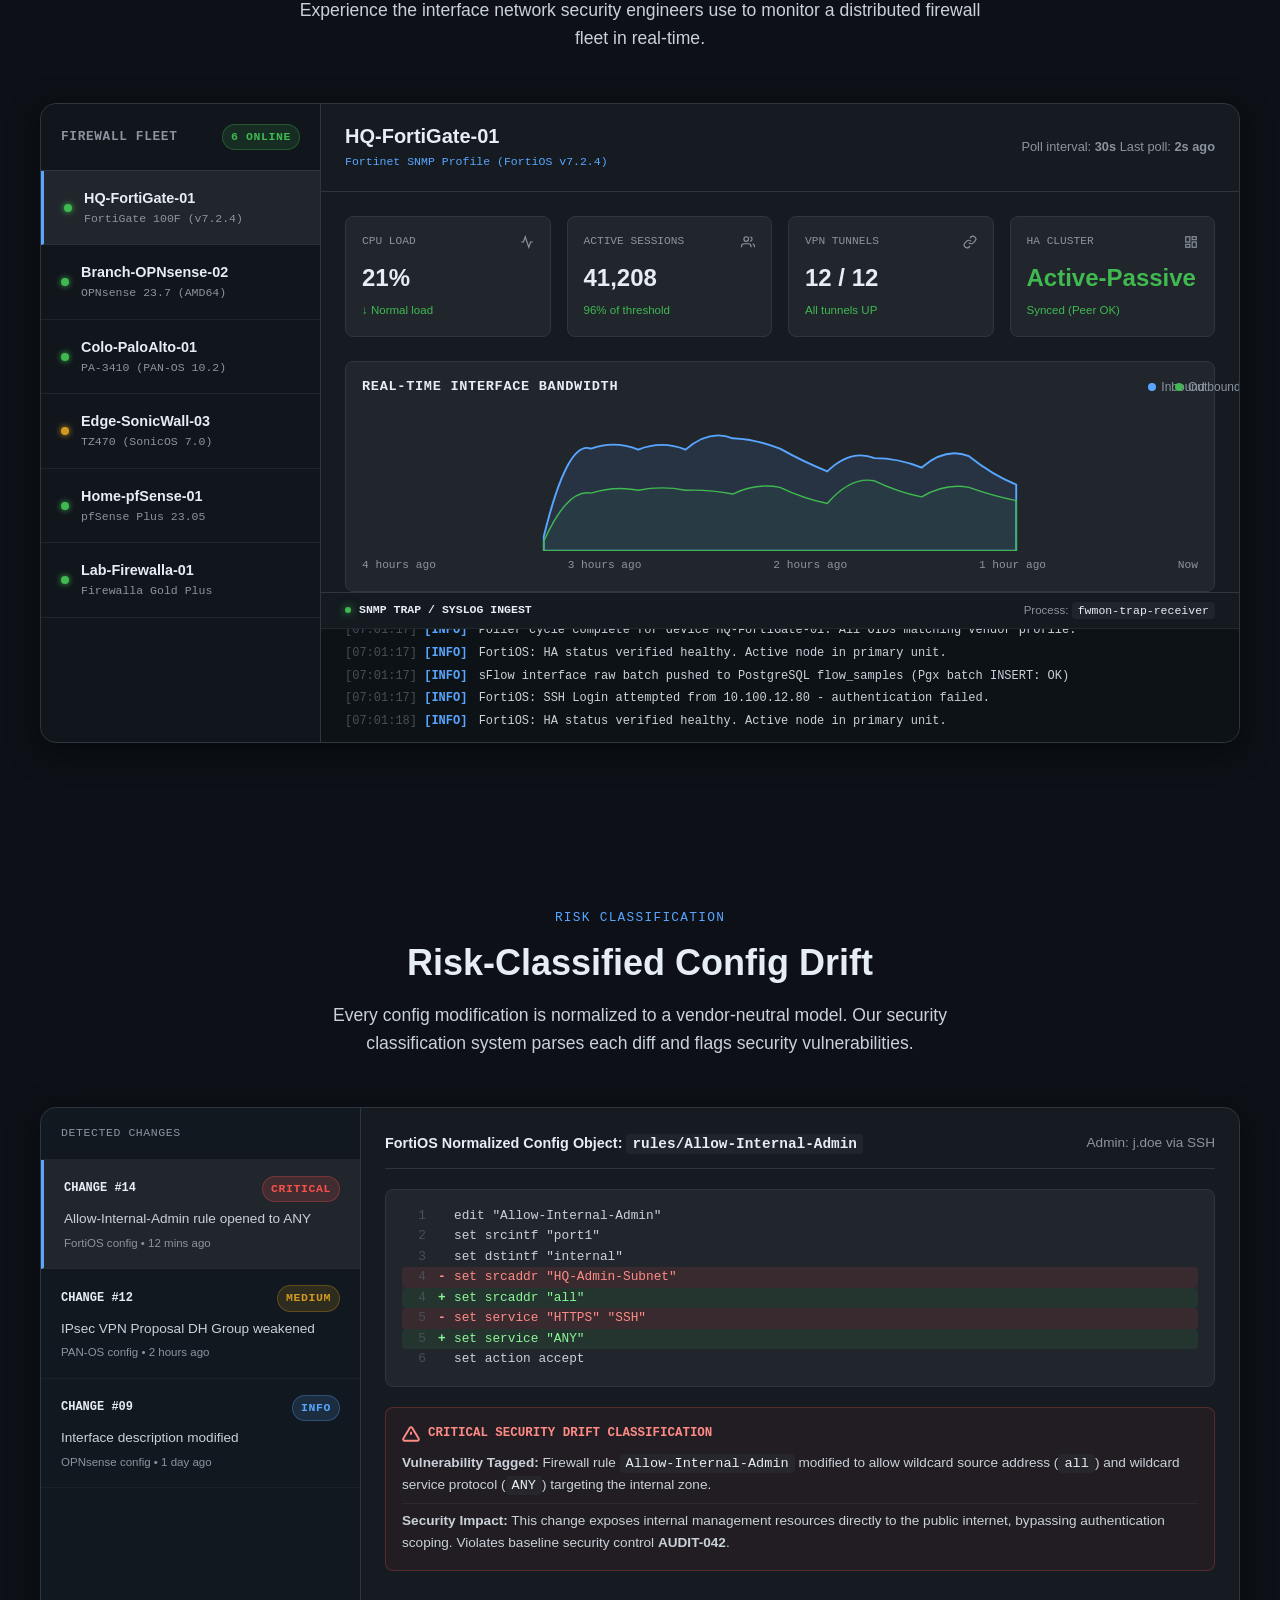
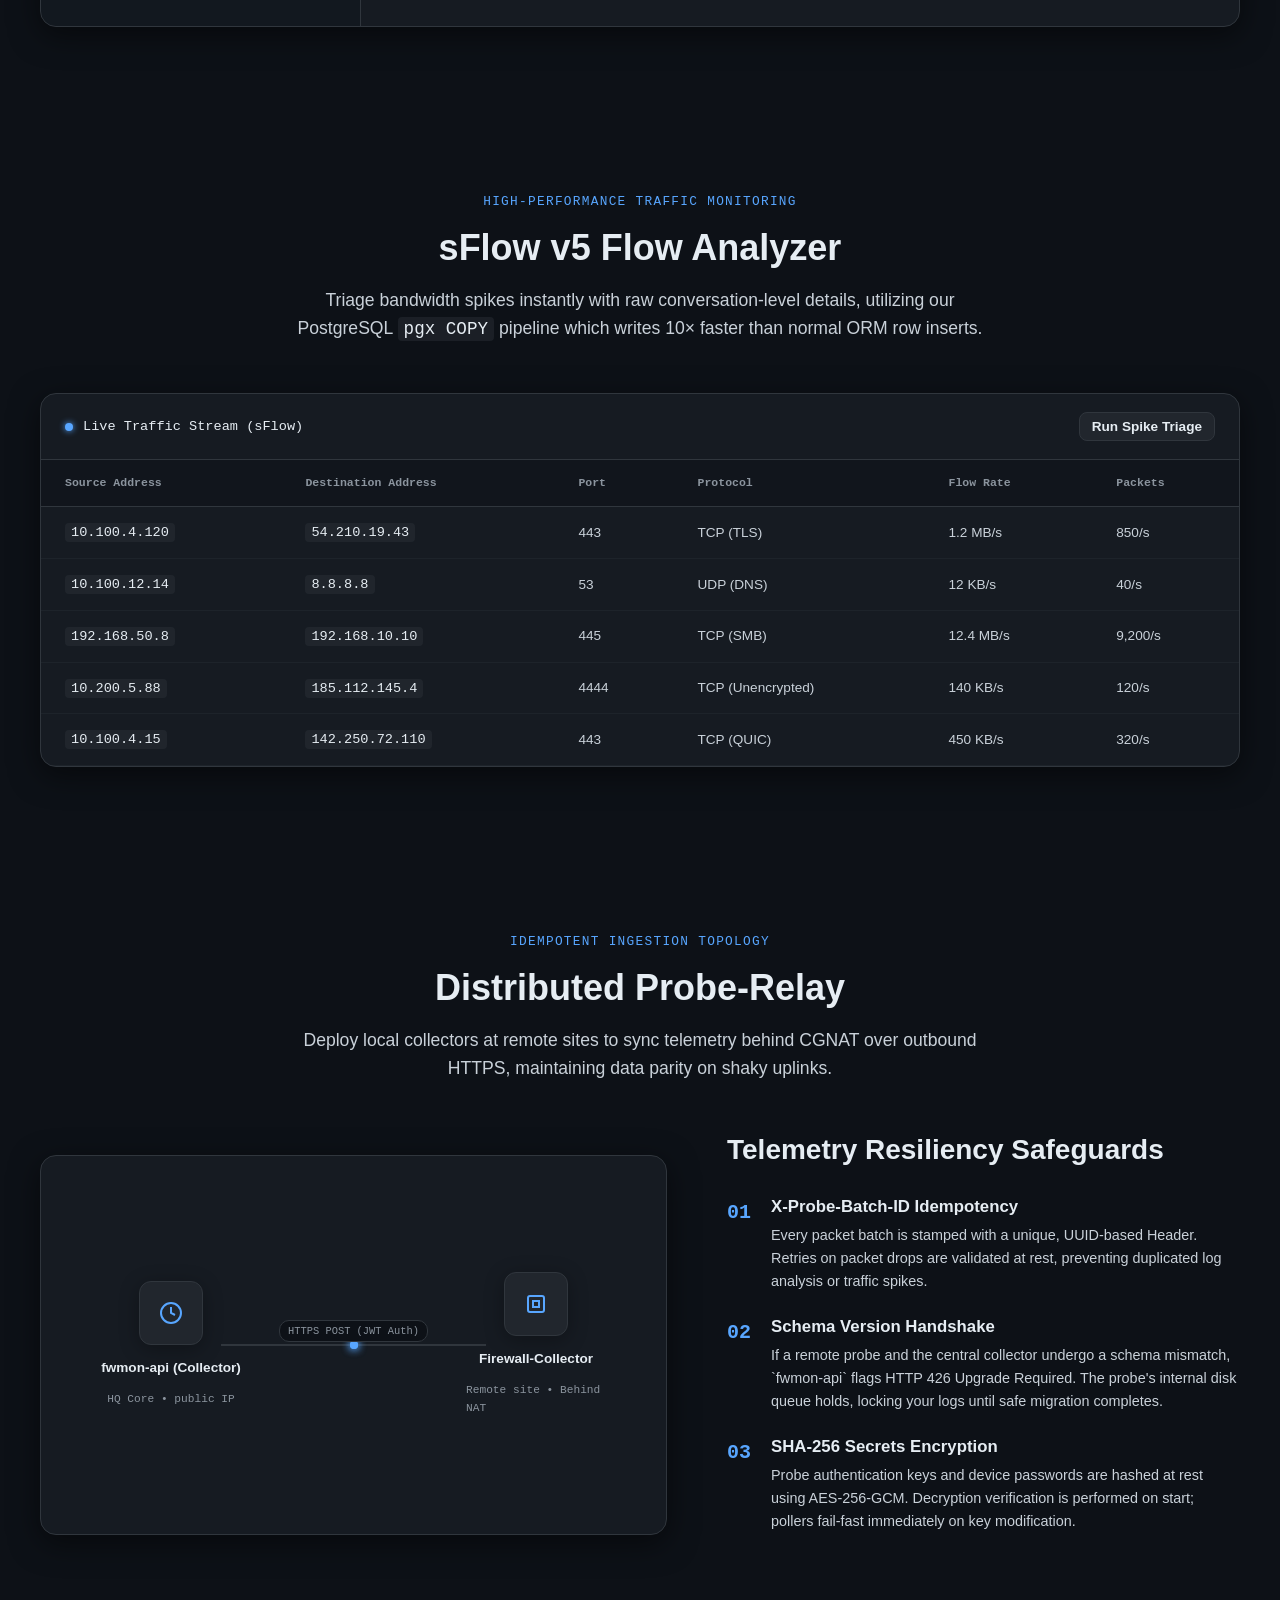
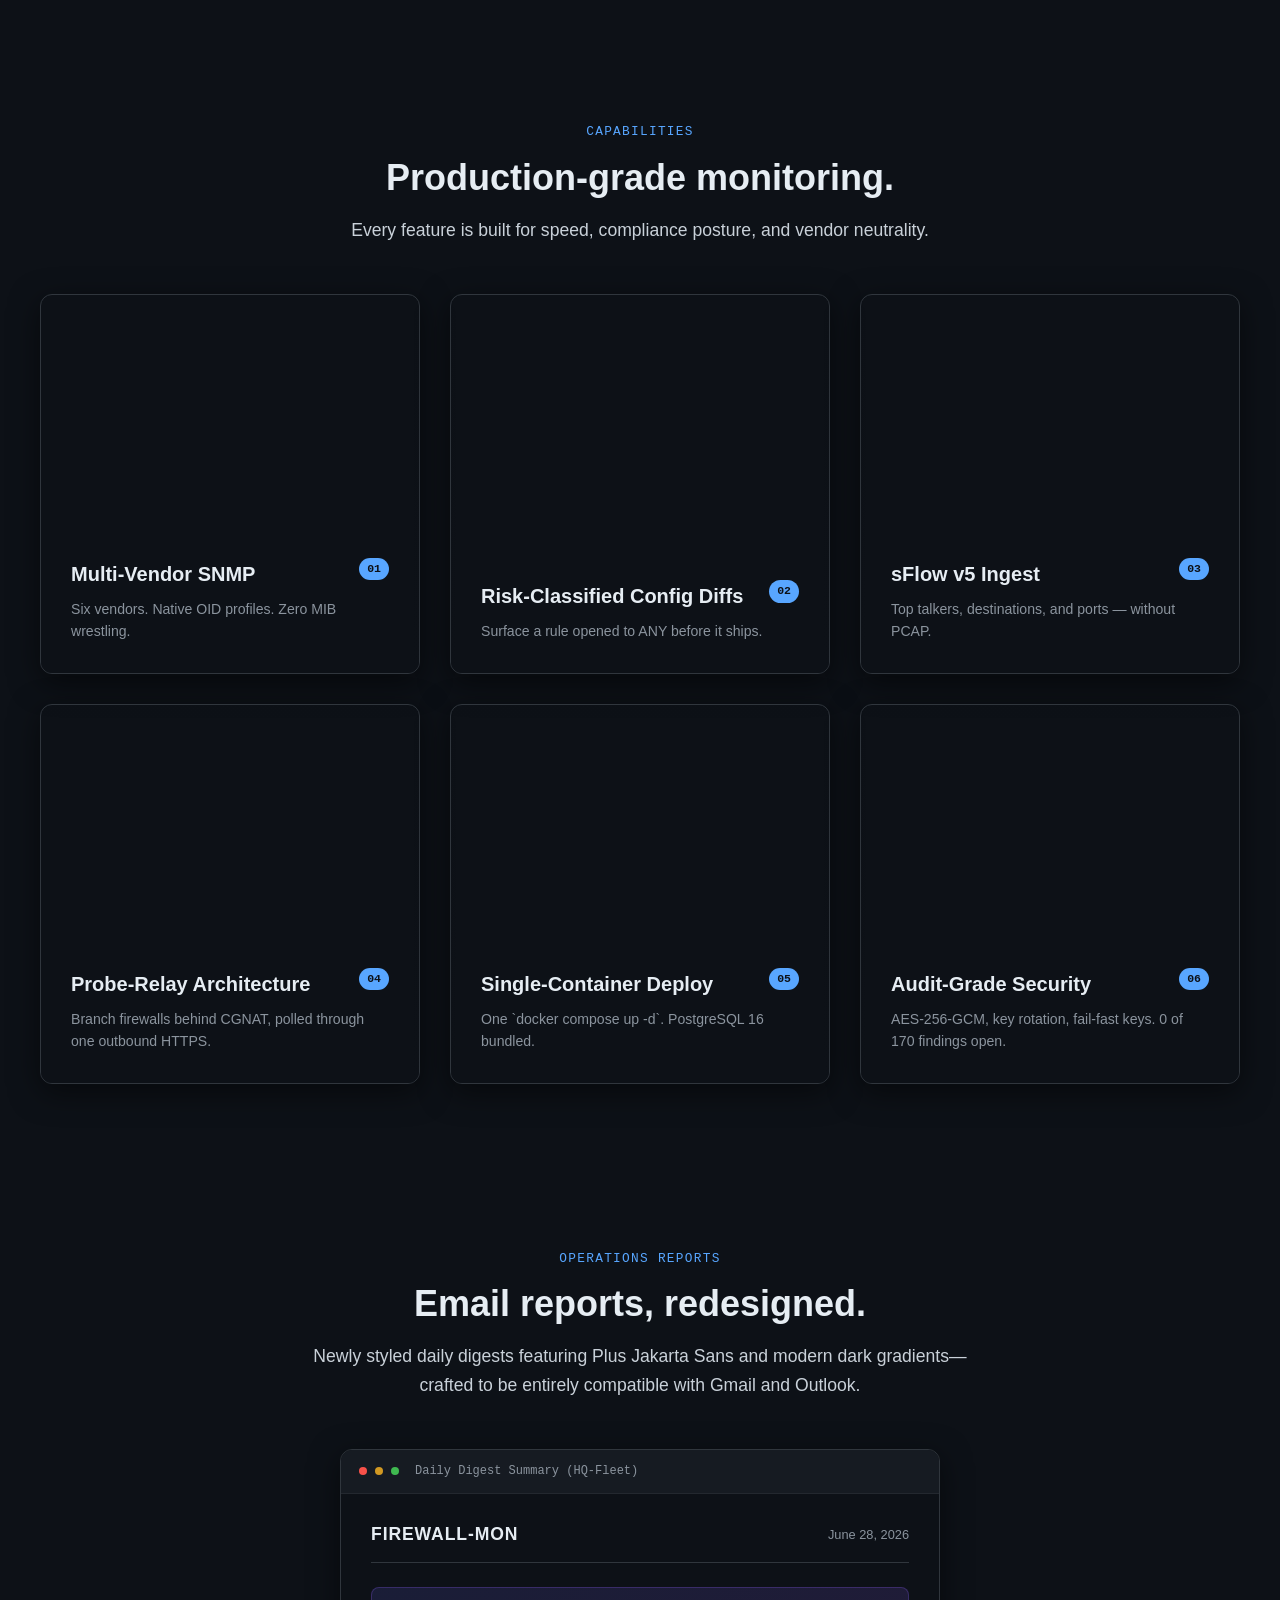
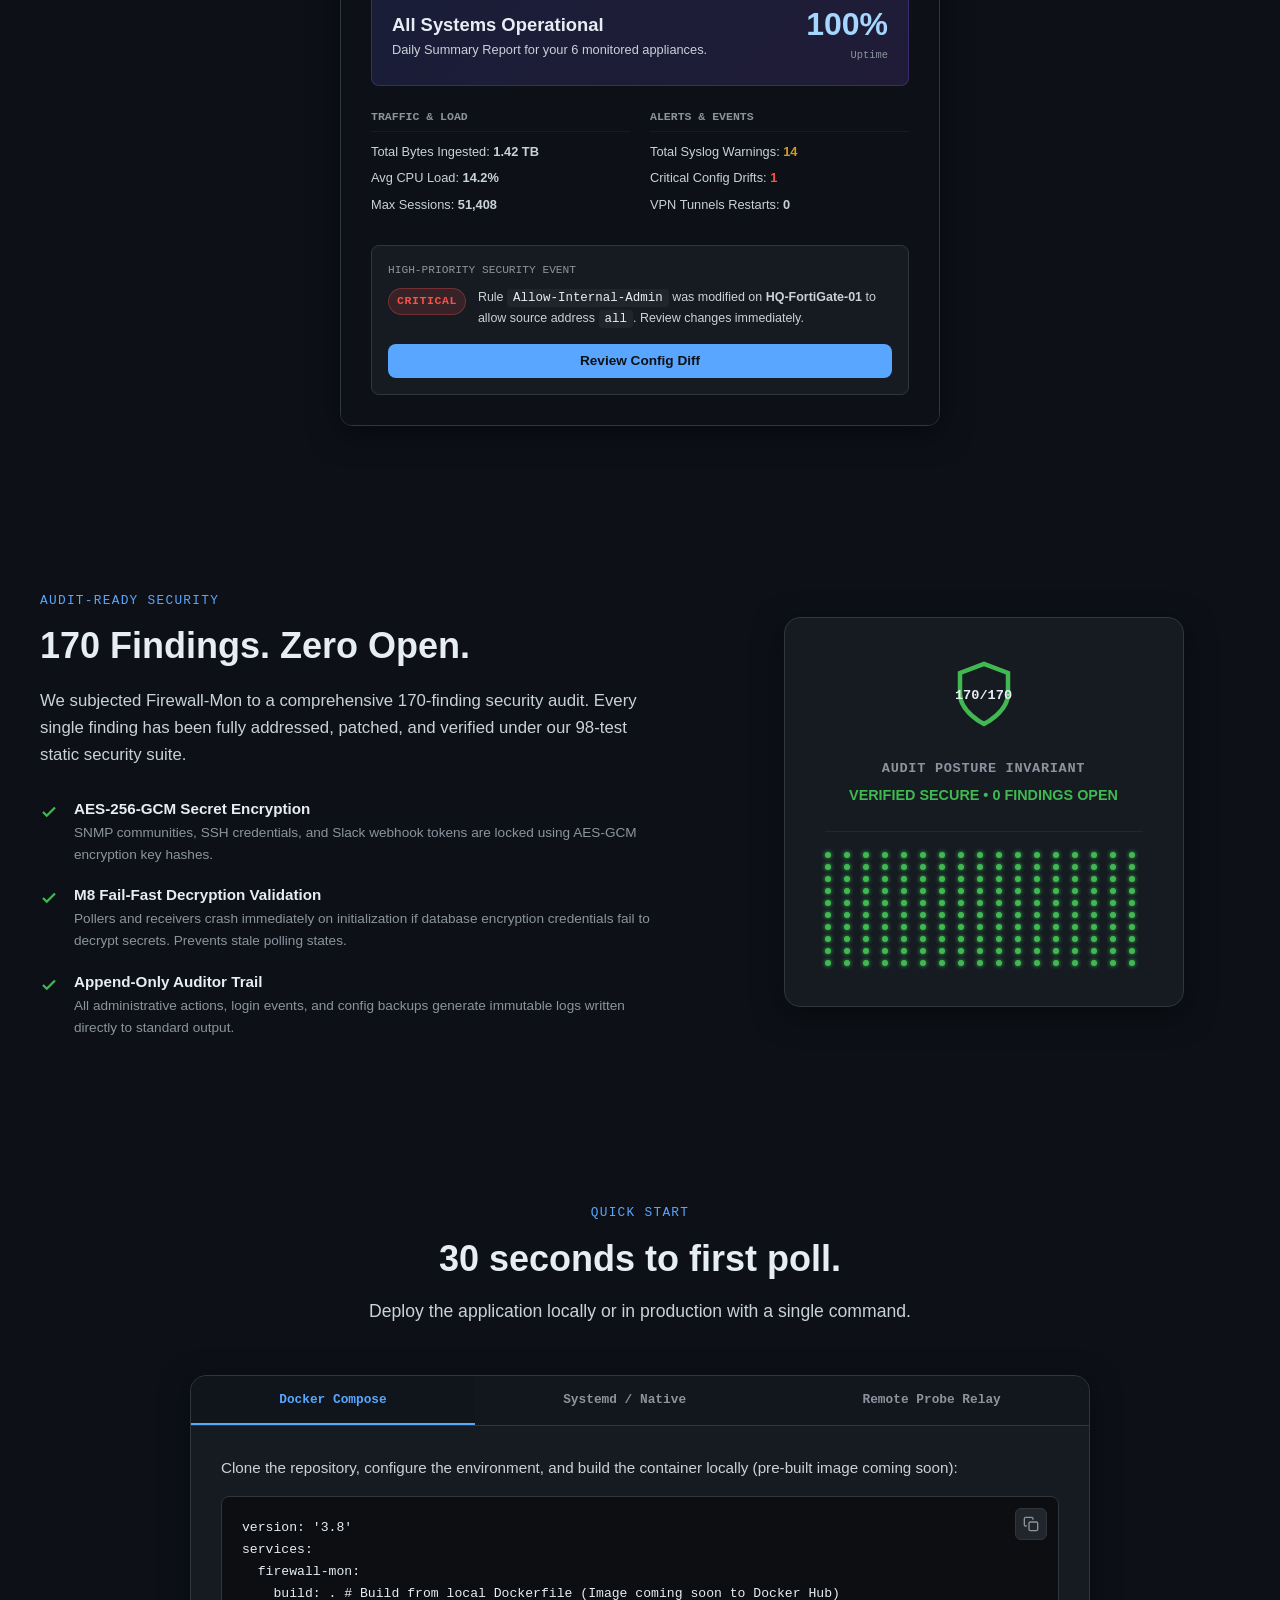
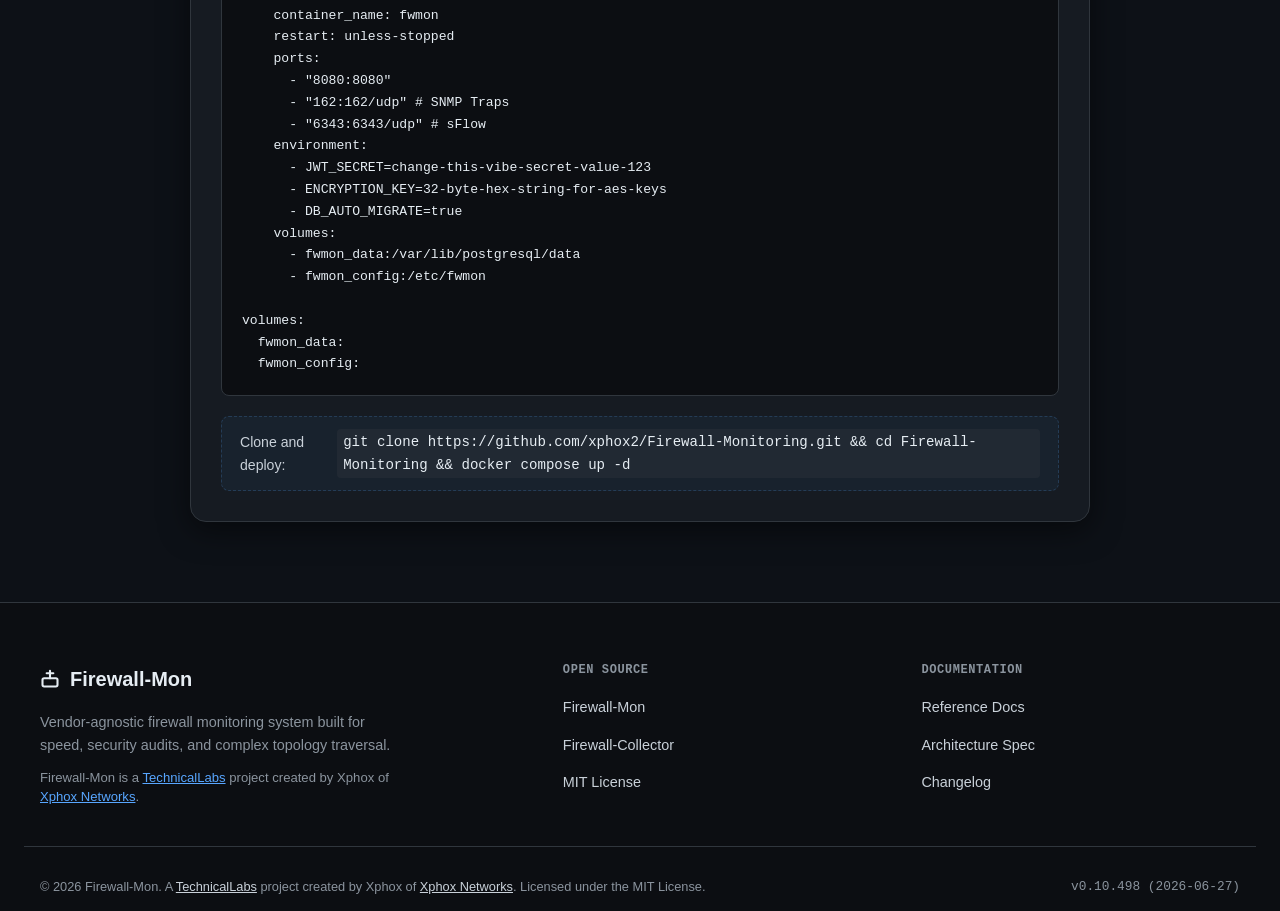
==== commit 80beaee0: "Merge upstream/main: resolve conflicts in index.html, docs.html, main.js and update locales for gith" ====
--- a/index.html
+++ b/index.html
@@ -1,6 +1,15 @@
 <!DOCTYPE html>
 <html lang="en">
 <head>
+    <!-- Google tag (gtag.js) -->
+    <script async src="https://www.googletagmanager.com/gtag/js?id=G-SHR44BPF8L"></script>
+    <script>
+        window.dataLayer = window.dataLayer || [];
+        function gtag(){dataLayer.push(arguments);}
+        gtag('js', new Date());
+
+        gtag('config', 'G-SHR44BPF8L');
+    </script>
     <meta charset="UTF-8">
     <meta name="viewport" content="width=device-width, initial-scale=1.0">
     <title>Firewall-Mon — One Pane of Glass for Your Firewall Fleet</title>
@@ -94,7 +103,7 @@
                 <div class="hero-text-content">
                     <div class="hero-badge">
                         <span class="pulse-dot"></span>
-                        <span data-i18n="hero.badge">Latest Release: v0.10.498</span>
+                        <span data-i18n="hero.badge_prefix">Latest Release:</span> <span class="git-release-tag">v0.10.498</span>
                     </div>
                     <h1 data-i18n="hero.title" data-i18n-html="true">One pane of glass for your <span class="accent-text">firewall fleet.</span></h1>
                     <p class="hero-subtitle" data-i18n="hero.subtitle">
@@ -965,7 +974,7 @@
         <div class="footer-bottom">
             <div class="footer-bottom-container">
                 <p data-i18n="footer.copyright" data-i18n-html="true">&copy; 2026 Firewall-Mon. A <a href="https://www.technicallabs.org" target="_blank" style="color: var(--text-secondary); text-decoration: underline;">TechnicalLabs</a> project created by Xphox of <a href="https://www.xphox.net" target="_blank" style="color: var(--text-secondary); text-decoration: underline;">Xphox Networks</a>. Licensed under the MIT License.</p>
-                <div class="footer-meta" data-i18n="footer.meta">v0.10.498 (2026-06-27)</div>
+                <div class="footer-meta" data-i18n="footer.meta" id="footer-release-meta">v0.10.498 (2026-06-27)</div>
             </div>
         </div>
     </footer>
